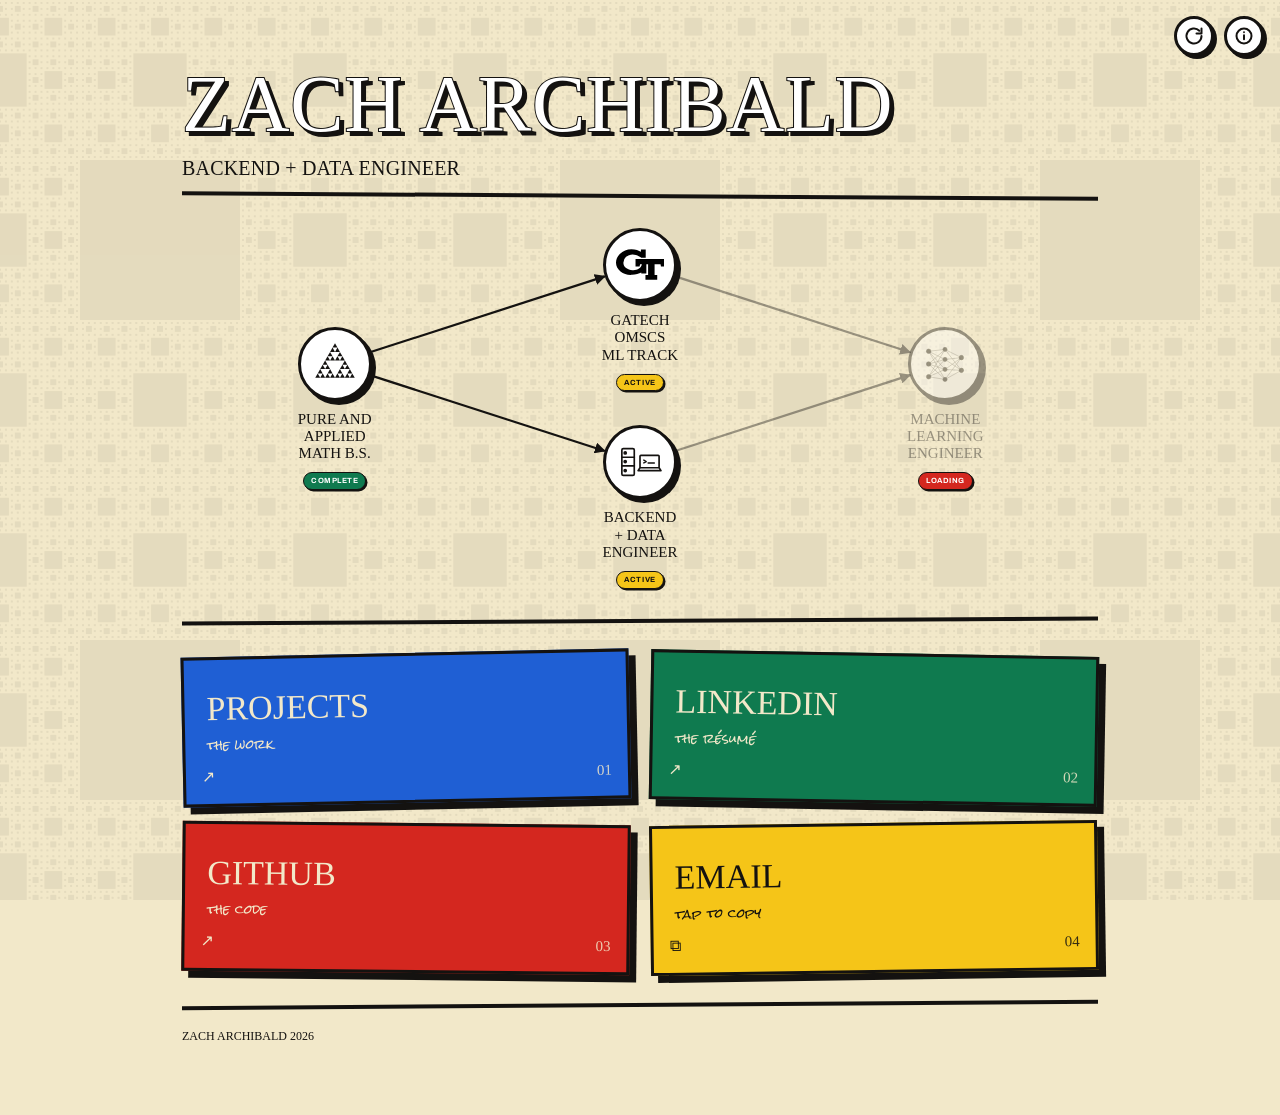
==== index.html @ 4e8cdb56 "initial commit" ====
<!DOCTYPE html>
<html lang="en">
<head>
<meta charset="UTF-8">
<meta name="viewport" content="width=device-width, initial-scale=1.0">
<title>Zach Archibald</title>
<meta name="description" content="Data & backend engineer. Building the systems ML runs on.">
<link rel="preconnect" href="https://fonts.googleapis.com">
<link rel="preconnect" href="https://fonts.gstatic.com" crossorigin>
<link href="https://fonts.googleapis.com/css2?family=Permanent+Marker&family=Rock+Salt&family=Archivo:wght@400;600;800&family=Fraunces:opsz,wght@9..144,600;9..144,900&display=swap" rel="stylesheet">
<style>
  *{margin:0;padding:0;box-sizing:border-box}
  :root{
    --black:#141210;
    --ivory:#f2e8c9;
    --red:#d4271f;
    --yellow:#f5c518;
    --cobalt:#1f5fd4;
    --green:#0f7a4f;
    --marker:'Permanent Marker',cursive;
    --name:'Fraunces',Georgia,serif;
    --scrawl:'Rock Salt',cursive;
    --body:'Archivo',system-ui,sans-serif;
  }
  html{scroll-behavior:smooth;background:#f2e8c9}
  body{
    background:var(--ivory);color:var(--black);
    font-family:var(--body);line-height:1.55;
    -webkit-font-smoothing:antialiased;
    overflow-x:hidden;position:relative;
  }
  .wrap{max-width:960px;margin:0 auto;padding:0 22px;position:relative;z-index:2}

  
  /* top-right controls */
  .controls{position:absolute;top:16px;right:16px;z-index:40;display:flex;gap:10px}
  .ctrl{width:40px;height:40px;border:3px solid var(--black);background:#fff;
    display:grid;place-items:center;cursor:pointer;border-radius:50%;
    box-shadow:3px 3px 0 var(--black);transition:transform .12s,box-shadow .12s;
    color:var(--black);padding:0;line-height:1;position:relative}
  .ctrl:hover{transform:translate(-2px,-2px);box-shadow:5px 5px 0 var(--black)}
  .ctrl:active{transform:translate(1px,1px);box-shadow:1px 1px 0 var(--black)}
  .ctrl:focus-visible{outline:3px dashed var(--black);outline-offset:3px}
  .ctrl svg{width:20px;height:20px}
  /* info popover */
  .ctrl-wrap{position:relative}
  .pop{position:absolute;top:44px;right:0;width:210px;background:#fff;
    border:3px solid var(--black);box-shadow:5px 5px 0 var(--black);
    padding:12px 14px;font-family:var(--body);font-size:13px;line-height:1.5;
    text-align:left;color:var(--black);display:none}
  .pop.open{display:block}
  .ctrl-wrap:hover .pop{display:block}
  /* only one popup at a time: hovering one wrap force-hides the other's */
  .controls:has(.redo-wrap:hover) .info-wrap .pop{display:none!important}
  .pop::before{content:'';position:absolute;top:-8px;left:0;right:0;height:8px}
  .pop a{color:var(--cobalt);font-weight:700;text-decoration:underline}

  .carpet-wrap{position:fixed;inset:0;z-index:0;pointer-events:none;overflow:hidden}
  .carpet-wrap .layer{position:absolute;inset:0;background-repeat:repeat;
    background-size:480px 480px;background-position:center top;opacity:0}
  /* each level draws only its own new holes; snaps on at its step and stays */
  .layer.d1{background-image:url("data:image/svg+xml,%3Csvg xmlns='http://www.w3.org/2000/svg' width='243' height='243'%3E%3Cg fill='%23141210'%3E%3Crect x='81' y='81' width='81' height='81'/%3E%3C/g%3E%3C/svg%3E");animation:draw 0.5s linear 0.50s both}
  .layer.d2{background-image:url("data:image/svg+xml,%3Csvg xmlns='http://www.w3.org/2000/svg' width='243' height='243'%3E%3Cg fill='%23141210'%3E%3Crect x='27' y='27' width='27' height='27'/%3E%3Crect x='27' y='108' width='27' height='27'/%3E%3Crect x='27' y='189' width='27' height='27'/%3E%3Crect x='108' y='27' width='27' height='27'/%3E%3Crect x='108' y='189' width='27' height='27'/%3E%3Crect x='189' y='27' width='27' height='27'/%3E%3Crect x='189' y='108' width='27' height='27'/%3E%3Crect x='189' y='189' width='27' height='27'/%3E%3C/g%3E%3C/svg%3E");animation:draw 0.5s linear 1.00s both}
  .layer.d3{background-image:url("data:image/svg+xml,%3Csvg xmlns='http://www.w3.org/2000/svg' width='243' height='243'%3E%3Cg fill='%23141210'%3E%3Crect x='9' y='9' width='9' height='9'/%3E%3Crect x='9' y='36' width='9' height='9'/%3E%3Crect x='9' y='63' width='9' height='9'/%3E%3Crect x='36' y='9' width='9' height='9'/%3E%3Crect x='36' y='63' width='9' height='9'/%3E%3Crect x='63' y='9' width='9' height='9'/%3E%3Crect x='63' y='36' width='9' height='9'/%3E%3Crect x='63' y='63' width='9' height='9'/%3E%3Crect x='9' y='90' width='9' height='9'/%3E%3Crect x='9' y='117' width='9' height='9'/%3E%3Crect x='9' y='144' width='9' height='9'/%3E%3Crect x='36' y='90' width='9' height='9'/%3E%3Crect x='36' y='144' width='9' height='9'/%3E%3Crect x='63' y='90' width='9' height='9'/%3E%3Crect x='63' y='117' width='9' height='9'/%3E%3Crect x='63' y='144' width='9' height='9'/%3E%3Crect x='9' y='171' width='9' height='9'/%3E%3Crect x='9' y='198' width='9' height='9'/%3E%3Crect x='9' y='225' width='9' height='9'/%3E%3Crect x='36' y='171' width='9' height='9'/%3E%3Crect x='36' y='225' width='9' height='9'/%3E%3Crect x='63' y='171' width='9' height='9'/%3E%3Crect x='63' y='198' width='9' height='9'/%3E%3Crect x='63' y='225' width='9' height='9'/%3E%3Crect x='90' y='9' width='9' height='9'/%3E%3Crect x='90' y='36' width='9' height='9'/%3E%3Crect x='90' y='63' width='9' height='9'/%3E%3Crect x='117' y='9' width='9' height='9'/%3E%3Crect x='117' y='63' width='9' height='9'/%3E%3Crect x='144' y='9' width='9' height='9'/%3E%3Crect x='144' y='36' width='9' height='9'/%3E%3Crect x='144' y='63' width='9' height='9'/%3E%3Crect x='90' y='171' width='9' height='9'/%3E%3Crect x='90' y='198' width='9' height='9'/%3E%3Crect x='90' y='225' width='9' height='9'/%3E%3Crect x='117' y='171' width='9' height='9'/%3E%3Crect x='117' y='225' width='9' height='9'/%3E%3Crect x='144' y='171' width='9' height='9'/%3E%3Crect x='144' y='198' width='9' height='9'/%3E%3Crect x='144' y='225' width='9' height='9'/%3E%3Crect x='171' y='9' width='9' height='9'/%3E%3Crect x='171' y='36' width='9' height='9'/%3E%3Crect x='171' y='63' width='9' height='9'/%3E%3Crect x='198' y='9' width='9' height='9'/%3E%3Crect x='198' y='63' width='9' height='9'/%3E%3Crect x='225' y='9' width='9' height='9'/%3E%3Crect x='225' y='36' width='9' height='9'/%3E%3Crect x='225' y='63' width='9' height='9'/%3E%3Crect x='171' y='90' width='9' height='9'/%3E%3Crect x='171' y='117' width='9' height='9'/%3E%3Crect x='171' y='144' width='9' height='9'/%3E%3Crect x='198' y='90' width='9' height='9'/%3E%3Crect x='198' y='144' width='9' height='9'/%3E%3Crect x='225' y='90' width='9' height='9'/%3E%3Crect x='225' y='117' width='9' height='9'/%3E%3Crect x='225' y='144' width='9' height='9'/%3E%3Crect x='171' y='171' width='9' height='9'/%3E%3Crect x='171' y='198' width='9' height='9'/%3E%3Crect x='171' y='225' width='9' height='9'/%3E%3Crect x='198' y='171' width='9' height='9'/%3E%3Crect x='198' y='225' width='9' height='9'/%3E%3Crect x='225' y='171' width='9' height='9'/%3E%3Crect x='225' y='198' width='9' height='9'/%3E%3Crect x='225' y='225' width='9' height='9'/%3E%3C/g%3E%3C/svg%3E");animation:draw 0.5s linear 1.50s both}
  .layer.d5{background-image:url("data:image/svg+xml,%3Csvg xmlns='http://www.w3.org/2000/svg' width='243' height='243'%3E%3Cg fill='%23141210'%3E%3Crect x='1' y='1' width='1' height='1'/%3E%3Crect x='1' y='4' width='1' height='1'/%3E%3Crect x='1' y='7' width='1' height='1'/%3E%3Crect x='4' y='1' width='1' height='1'/%3E%3Crect x='4' y='7' width='1' height='1'/%3E%3Crect x='7' y='1' width='1' height='1'/%3E%3Crect x='7' y='4' width='1' height='1'/%3E%3Crect x='7' y='7' width='1' height='1'/%3E%3Crect x='1' y='10' width='1' height='1'/%3E%3Crect x='1' y='13' width='1' height='1'/%3E%3Crect x='1' y='16' width='1' height='1'/%3E%3Crect x='4' y='10' width='1' height='1'/%3E%3Crect x='4' y='16' width='1' height='1'/%3E%3Crect x='7' y='10' width='1' height='1'/%3E%3Crect x='7' y='13' width='1' height='1'/%3E%3Crect x='7' y='16' width='1' height='1'/%3E%3Crect x='1' y='19' width='1' height='1'/%3E%3Crect x='1' y='22' width='1' height='1'/%3E%3Crect x='1' y='25' width='1' height='1'/%3E%3Crect x='4' y='19' width='1' height='1'/%3E%3Crect x='4' y='25' width='1' height='1'/%3E%3Crect x='7' y='19' width='1' height='1'/%3E%3Crect x='7' y='22' width='1' height='1'/%3E%3Crect x='7' y='25' width='1' height='1'/%3E%3Crect x='10' y='1' width='1' height='1'/%3E%3Crect x='10' y='4' width='1' height='1'/%3E%3Crect x='10' y='7' width='1' height='1'/%3E%3Crect x='13' y='1' width='1' height='1'/%3E%3Crect x='13' y='7' width='1' height='1'/%3E%3Crect x='16' y='1' width='1' height='1'/%3E%3Crect x='16' y='4' width='1' height='1'/%3E%3Crect x='16' y='7' width='1' height='1'/%3E%3Crect x='10' y='19' width='1' height='1'/%3E%3Crect x='10' y='22' width='1' height='1'/%3E%3Crect x='10' y='25' width='1' height='1'/%3E%3Crect x='13' y='19' width='1' height='1'/%3E%3Crect x='13' y='25' width='1' height='1'/%3E%3Crect x='16' y='19' width='1' height='1'/%3E%3Crect x='16' y='22' width='1' height='1'/%3E%3Crect x='16' y='25' width='1' height='1'/%3E%3Crect x='19' y='1' width='1' height='1'/%3E%3Crect x='19' y='4' width='1' height='1'/%3E%3Crect x='19' y='7' width='1' height='1'/%3E%3Crect x='22' y='1' width='1' height='1'/%3E%3Crect x='22' y='7' width='1' height='1'/%3E%3Crect x='25' y='1' width='1' height='1'/%3E%3Crect x='25' y='4' width='1' height='1'/%3E%3Crect x='25' y='7' width='1' height='1'/%3E%3Crect x='19' y='10' width='1' height='1'/%3E%3Crect x='19' y='13' width='1' height='1'/%3E%3Crect x='19' y='16' width='1' height='1'/%3E%3Crect x='22' y='10' width='1' height='1'/%3E%3Crect x='22' y='16' width='1' height='1'/%3E%3Crect x='25' y='10' width='1' height='1'/%3E%3Crect x='25' y='13' width='1' height='1'/%3E%3Crect x='25' y='16' width='1' height='1'/%3E%3Crect x='19' y='19' width='1' height='1'/%3E%3Crect x='19' y='22' width='1' height='1'/%3E%3Crect x='19' y='25' width='1' height='1'/%3E%3Crect x='22' y='19' width='1' height='1'/%3E%3Crect x='22' y='25' width='1' height='1'/%3E%3Crect x='25' y='19' width='1' height='1'/%3E%3Crect x='25' y='22' width='1' height='1'/%3E%3Crect x='25' y='25' width='1' height='1'/%3E%3Crect x='1' y='28' width='1' height='1'/%3E%3Crect x='1' y='31' width='1' height='1'/%3E%3Crect x='1' y='34' width='1' height='1'/%3E%3Crect x='4' y='28' width='1' height='1'/%3E%3Crect x='4' y='34' width='1' height='1'/%3E%3Crect x='7' y='28' width='1' height='1'/%3E%3Crect x='7' y='31' width='1' height='1'/%3E%3Crect x='7' y='34' width='1' height='1'/%3E%3Crect x='1' y='37' width='1' height='1'/%3E%3Crect x='1' y='40' width='1' height='1'/%3E%3Crect x='1' y='43' width='1' height='1'/%3E%3Crect x='4' y='37' width='1' height='1'/%3E%3Crect x='4' y='43' width='1' height='1'/%3E%3Crect x='7' y='37' width='1' height='1'/%3E%3Crect x='7' y='40' width='1' height='1'/%3E%3Crect x='7' y='43' width='1' height='1'/%3E%3Crect x='1' y='46' width='1' height='1'/%3E%3Crect x='1' y='49' width='1' height='1'/%3E%3Crect x='1' y='52' width='1' height='1'/%3E%3Crect x='4' y='46' width='1' height='1'/%3E%3Crect x='4' y='52' width='1' height='1'/%3E%3Crect x='7' y='46' width='1' height='1'/%3E%3Crect x='7' y='49' width='1' height='1'/%3E%3Crect x='7' y='52' width='1' height='1'/%3E%3Crect x='10' y='28' width='1' height='1'/%3E%3Crect x='10' y='31' width='1' height='1'/%3E%3Crect x='10' y='34' width='1' height='1'/%3E%3Crect x='13' y='28' width='1' height='1'/%3E%3Crect x='13' y='34' width='1' height='1'/%3E%3Crect x='16' y='28' width='1' height='1'/%3E%3Crect x='16' y='31' width='1' height='1'/%3E%3Crect x='16' y='34' width='1' height='1'/%3E%3Crect x='10' y='46' width='1' height='1'/%3E%3Crect x='10' y='49' width='1' height='1'/%3E%3Crect x='10' y='52' width='1' height='1'/%3E%3Crect x='13' y='46' width='1' height='1'/%3E%3Crect x='13' y='52' width='1' height='1'/%3E%3Crect x='16' y='46' width='1' height='1'/%3E%3Crect x='16' y='49' width='1' height='1'/%3E%3Crect x='16' y='52' width='1' height='1'/%3E%3Crect x='19' y='28' width='1' height='1'/%3E%3Crect x='19' y='31' width='1' height='1'/%3E%3Crect x='19' y='34' width='1' height='1'/%3E%3Crect x='22' y='28' width='1' height='1'/%3E%3Crect x='22' y='34' width='1' height='1'/%3E%3Crect x='25' y='28' width='1' height='1'/%3E%3Crect x='25' y='31' width='1' height='1'/%3E%3Crect x='25' y='34' width='1' height='1'/%3E%3Crect x='19' y='37' width='1' height='1'/%3E%3Crect x='19' y='40' width='1' height='1'/%3E%3Crect x='19' y='43' width='1' height='1'/%3E%3Crect x='22' y='37' width='1' height='1'/%3E%3Crect x='22' y='43' width='1' height='1'/%3E%3Crect x='25' y='37' width='1' height='1'/%3E%3Crect x='25' y='40' width='1' height='1'/%3E%3Crect x='25' y='43' width='1' height='1'/%3E%3Crect x='19' y='46' width='1' height='1'/%3E%3Crect x='19' y='49' width='1' height='1'/%3E%3Crect x='19' y='52' width='1' height='1'/%3E%3Crect x='22' y='46' width='1' height='1'/%3E%3Crect x='22' y='52' width='1' height='1'/%3E%3Crect x='25' y='46' width='1' height='1'/%3E%3Crect x='25' y='49' width='1' height='1'/%3E%3Crect x='25' y='52' width='1' height='1'/%3E%3Crect x='1' y='55' width='1' height='1'/%3E%3Crect x='1' y='58' width='1' height='1'/%3E%3Crect x='1' y='61' width='1' height='1'/%3E%3Crect x='4' y='55' width='1' height='1'/%3E%3Crect x='4' y='61' width='1' height='1'/%3E%3Crect x='7' y='55' width='1' height='1'/%3E%3Crect x='7' y='58' width='1' height='1'/%3E%3Crect x='7' y='61' width='1' height='1'/%3E%3Crect x='1' y='64' width='1' height='1'/%3E%3Crect x='1' y='67' width='1' height='1'/%3E%3Crect x='1' y='70' width='1' height='1'/%3E%3Crect x='4' y='64' width='1' height='1'/%3E%3Crect x='4' y='70' width='1' height='1'/%3E%3Crect x='7' y='64' width='1' height='1'/%3E%3Crect x='7' y='67' width='1' height='1'/%3E%3Crect x='7' y='70' width='1' height='1'/%3E%3Crect x='1' y='73' width='1' height='1'/%3E%3Crect x='1' y='76' width='1' height='1'/%3E%3Crect x='1' y='79' width='1' height='1'/%3E%3Crect x='4' y='73' width='1' height='1'/%3E%3Crect x='4' y='79' width='1' height='1'/%3E%3Crect x='7' y='73' width='1' height='1'/%3E%3Crect x='7' y='76' width='1' height='1'/%3E%3Crect x='7' y='79' width='1' height='1'/%3E%3Crect x='10' y='55' width='1' height='1'/%3E%3Crect x='10' y='58' width='1' height='1'/%3E%3Crect x='10' y='61' width='1' height='1'/%3E%3Crect x='13' y='55' width='1' height='1'/%3E%3Crect x='13' y='61' width='1' height='1'/%3E%3Crect x='16' y='55' width='1' height='1'/%3E%3Crect x='16' y='58' width='1' height='1'/%3E%3Crect x='16' y='61' width='1' height='1'/%3E%3Crect x='10' y='73' width='1' height='1'/%3E%3Crect x='10' y='76' width='1' height='1'/%3E%3Crect x='10' y='79' width='1' height='1'/%3E%3Crect x='13' y='73' width='1' height='1'/%3E%3Crect x='13' y='79' width='1' height='1'/%3E%3Crect x='16' y='73' width='1' height='1'/%3E%3Crect x='16' y='76' width='1' height='1'/%3E%3Crect x='16' y='79' width='1' height='1'/%3E%3Crect x='19' y='55' width='1' height='1'/%3E%3Crect x='19' y='58' width='1' height='1'/%3E%3Crect x='19' y='61' width='1' height='1'/%3E%3Crect x='22' y='55' width='1' height='1'/%3E%3Crect x='22' y='61' width='1' height='1'/%3E%3Crect x='25' y='55' width='1' height='1'/%3E%3Crect x='25' y='58' width='1' height='1'/%3E%3Crect x='25' y='61' width='1' height='1'/%3E%3Crect x='19' y='64' width='1' height='1'/%3E%3Crect x='19' y='67' width='1' height='1'/%3E%3Crect x='19' y='70' width='1' height='1'/%3E%3Crect x='22' y='64' width='1' height='1'/%3E%3Crect x='22' y='70' width='1' height='1'/%3E%3Crect x='25' y='64' width='1' height='1'/%3E%3Crect x='25' y='67' width='1' height='1'/%3E%3Crect x='25' y='70' width='1' height='1'/%3E%3Crect x='19' y='73' width='1' height='1'/%3E%3Crect x='19' y='76' width='1' height='1'/%3E%3Crect x='19' y='79' width='1' height='1'/%3E%3Crect x='22' y='73' width='1' height='1'/%3E%3Crect x='22' y='79' width='1' height='1'/%3E%3Crect x='25' y='73' width='1' height='1'/%3E%3Crect x='25' y='76' width='1' height='1'/%3E%3Crect x='25' y='79' width='1' height='1'/%3E%3Crect x='28' y='1' width='1' height='1'/%3E%3Crect x='28' y='4' width='1' height='1'/%3E%3Crect x='28' y='7' width='1' height='1'/%3E%3Crect x='31' y='1' width='1' height='1'/%3E%3Crect x='31' y='7' width='1' height='1'/%3E%3Crect x='34' y='1' width='1' height='1'/%3E%3Crect x='34' y='4' width='1' height='1'/%3E%3Crect x='34' y='7' width='1' height='1'/%3E%3Crect x='28' y='10' width='1' height='1'/%3E%3Crect x='28' y='13' width='1' height='1'/%3E%3Crect x='28' y='16' width='1' height='1'/%3E%3Crect x='31' y='10' width='1' height='1'/%3E%3Crect x='31' y='16' width='1' height='1'/%3E%3Crect x='34' y='10' width='1' height='1'/%3E%3Crect x='34' y='13' width='1' height='1'/%3E%3Crect x='34' y='16' width='1' height='1'/%3E%3Crect x='28' y='19' width='1' height='1'/%3E%3Crect x='28' y='22' width='1' height='1'/%3E%3Crect x='28' y='25' width='1' height='1'/%3E%3Crect x='31' y='19' width='1' height='1'/%3E%3Crect x='31' y='25' width='1' height='1'/%3E%3Crect x='34' y='19' width='1' height='1'/%3E%3Crect x='34' y='22' width='1' height='1'/%3E%3Crect x='34' y='25' width='1' height='1'/%3E%3Crect x='37' y='1' width='1' height='1'/%3E%3Crect x='37' y='4' width='1' height='1'/%3E%3Crect x='37' y='7' width='1' height='1'/%3E%3Crect x='40' y='1' width='1' height='1'/%3E%3Crect x='40' y='7' width='1' height='1'/%3E%3Crect x='43' y='1' width='1' height='1'/%3E%3Crect x='43' y='4' width='1' height='1'/%3E%3Crect x='43' y='7' width='1' height='1'/%3E%3Crect x='37' y='19' width='1' height='1'/%3E%3Crect x='37' y='22' width='1' height='1'/%3E%3Crect x='37' y='25' width='1' height='1'/%3E%3Crect x='40' y='19' width='1' height='1'/%3E%3Crect x='40' y='25' width='1' height='1'/%3E%3Crect x='43' y='19' width='1' height='1'/%3E%3Crect x='43' y='22' width='1' height='1'/%3E%3Crect x='43' y='25' width='1' height='1'/%3E%3Crect x='46' y='1' width='1' height='1'/%3E%3Crect x='46' y='4' width='1' height='1'/%3E%3Crect x='46' y='7' width='1' height='1'/%3E%3Crect x='49' y='1' width='1' height='1'/%3E%3Crect x='49' y='7' width='1' height='1'/%3E%3Crect x='52' y='1' width='1' height='1'/%3E%3Crect x='52' y='4' width='1' height='1'/%3E%3Crect x='52' y='7' width='1' height='1'/%3E%3Crect x='46' y='10' width='1' height='1'/%3E%3Crect x='46' y='13' width='1' height='1'/%3E%3Crect x='46' y='16' width='1' height='1'/%3E%3Crect x='49' y='10' width='1' height='1'/%3E%3Crect x='49' y='16' width='1' height='1'/%3E%3Crect x='52' y='10' width='1' height='1'/%3E%3Crect x='52' y='13' width='1' height='1'/%3E%3Crect x='52' y='16' width='1' height='1'/%3E%3Crect x='46' y='19' width='1' height='1'/%3E%3Crect x='46' y='22' width='1' height='1'/%3E%3Crect x='46' y='25' width='1' height='1'/%3E%3Crect x='49' y='19' width='1' height='1'/%3E%3Crect x='49' y='25' width='1' height='1'/%3E%3Crect x='52' y='19' width='1' height='1'/%3E%3Crect x='52' y='22' width='1' height='1'/%3E%3Crect x='52' y='25' width='1' height='1'/%3E%3Crect x='28' y='55' width='1' height='1'/%3E%3Crect x='28' y='58' width='1' height='1'/%3E%3Crect x='28' y='61' width='1' height='1'/%3E%3Crect x='31' y='55' width='1' height='1'/%3E%3Crect x='31' y='61' width='1' height='1'/%3E%3Crect x='34' y='55' width='1' height='1'/%3E%3Crect x='34' y='58' width='1' height='1'/%3E%3Crect x='34' y='61' width='1' height='1'/%3E%3Crect x='28' y='64' width='1' height='1'/%3E%3Crect x='28' y='67' width='1' height='1'/%3E%3Crect x='28' y='70' width='1' height='1'/%3E%3Crect x='31' y='64' width='1' height='1'/%3E%3Crect x='31' y='70' width='1' height='1'/%3E%3Crect x='34' y='64' width='1' height='1'/%3E%3Crect x='34' y='67' width='1' height='1'/%3E%3Crect x='34' y='70' width='1' height='1'/%3E%3Crect x='28' y='73' width='1' height='1'/%3E%3Crect x='28' y='76' width='1' height='1'/%3E%3Crect x='28' y='79' width='1' height='1'/%3E%3Crect x='31' y='73' width='1' height='1'/%3E%3Crect x='31' y='79' width='1' height='1'/%3E%3Crect x='34' y='73' width='1' height='1'/%3E%3Crect x='34' y='76' width='1' height='1'/%3E%3Crect x='34' y='79' width='1' height='1'/%3E%3Crect x='37' y='55' width='1' height='1'/%3E%3Crect x='37' y='58' width='1' height='1'/%3E%3Crect x='37' y='61' width='1' height='1'/%3E%3Crect x='40' y='55' width='1' height='1'/%3E%3Crect x='40' y='61' width='1' height='1'/%3E%3Crect x='43' y='55' width='1' height='1'/%3E%3Crect x='43' y='58' width='1' height='1'/%3E%3Crect x='43' y='61' width='1' height='1'/%3E%3Crect x='37' y='73' width='1' height='1'/%3E%3Crect x='37' y='76' width='1' height='1'/%3E%3Crect x='37' y='79' width='1' height='1'/%3E%3Crect x='40' y='73' width='1' height='1'/%3E%3Crect x='40' y='79' width='1' height='1'/%3E%3Crect x='43' y='73' width='1' height='1'/%3E%3Crect x='43' y='76' width='1' height='1'/%3E%3Crect x='43' y='79' width='1' height='1'/%3E%3Crect x='46' y='55' width='1' height='1'/%3E%3Crect x='46' y='58' width='1' height='1'/%3E%3Crect x='46' y='61' width='1' height='1'/%3E%3Crect x='49' y='55' width='1' height='1'/%3E%3Crect x='49' y='61' width='1' height='1'/%3E%3Crect x='52' y='55' width='1' height='1'/%3E%3Crect x='52' y='58' width='1' height='1'/%3E%3Crect x='52' y='61' width='1' height='1'/%3E%3Crect x='46' y='64' width='1' height='1'/%3E%3Crect x='46' y='67' width='1' height='1'/%3E%3Crect x='46' y='70' width='1' height='1'/%3E%3Crect x='49' y='64' width='1' height='1'/%3E%3Crect x='49' y='70' width='1' height='1'/%3E%3Crect x='52' y='64' width='1' height='1'/%3E%3Crect x='52' y='67' width='1' height='1'/%3E%3Crect x='52' y='70' width='1' height='1'/%3E%3Crect x='46' y='73' width='1' height='1'/%3E%3Crect x='46' y='76' width='1' height='1'/%3E%3Crect x='46' y='79' width='1' height='1'/%3E%3Crect x='49' y='73' width='1' height='1'/%3E%3Crect x='49' y='79' width='1' height='1'/%3E%3Crect x='52' y='73' width='1' height='1'/%3E%3Crect x='52' y='76' width='1' height='1'/%3E%3Crect x='52' y='79' width='1' height='1'/%3E%3Crect x='55' y='1' width='1' height='1'/%3E%3Crect x='55' y='4' width='1' height='1'/%3E%3Crect x='55' y='7' width='1' height='1'/%3E%3Crect x='58' y='1' width='1' height='1'/%3E%3Crect x='58' y='7' width='1' height='1'/%3E%3Crect x='61' y='1' width='1' height='1'/%3E%3Crect x='61' y='4' width='1' height='1'/%3E%3Crect x='61' y='7' width='1' height='1'/%3E%3Crect x='55' y='10' width='1' height='1'/%3E%3Crect x='55' y='13' width='1' height='1'/%3E%3Crect x='55' y='16' width='1' height='1'/%3E%3Crect x='58' y='10' width='1' height='1'/%3E%3Crect x='58' y='16' width='1' height='1'/%3E%3Crect x='61' y='10' width='1' height='1'/%3E%3Crect x='61' y='13' width='1' height='1'/%3E%3Crect x='61' y='16' width='1' height='1'/%3E%3Crect x='55' y='19' width='1' height='1'/%3E%3Crect x='55' y='22' width='1' height='1'/%3E%3Crect x='55' y='25' width='1' height='1'/%3E%3Crect x='58' y='19' width='1' height='1'/%3E%3Crect x='58' y='25' width='1' height='1'/%3E%3Crect x='61' y='19' width='1' height='1'/%3E%3Crect x='61' y='22' width='1' height='1'/%3E%3Crect x='61' y='25' width='1' height='1'/%3E%3Crect x='64' y='1' width='1' height='1'/%3E%3Crect x='64' y='4' width='1' height='1'/%3E%3Crect x='64' y='7' width='1' height='1'/%3E%3Crect x='67' y='1' width='1' height='1'/%3E%3Crect x='67' y='7' width='1' height='1'/%3E%3Crect x='70' y='1' width='1' height='1'/%3E%3Crect x='70' y='4' width='1' height='1'/%3E%3Crect x='70' y='7' width='1' height='1'/%3E%3Crect x='64' y='19' width='1' height='1'/%3E%3Crect x='64' y='22' width='1' height='1'/%3E%3Crect x='64' y='25' width='1' height='1'/%3E%3Crect x='67' y='19' width='1' height='1'/%3E%3Crect x='67' y='25' width='1' height='1'/%3E%3Crect x='70' y='19' width='1' height='1'/%3E%3Crect x='70' y='22' width='1' height='1'/%3E%3Crect x='70' y='25' width='1' height='1'/%3E%3Crect x='73' y='1' width='1' height='1'/%3E%3Crect x='73' y='4' width='1' height='1'/%3E%3Crect x='73' y='7' width='1' height='1'/%3E%3Crect x='76' y='1' width='1' height='1'/%3E%3Crect x='76' y='7' width='1' height='1'/%3E%3Crect x='79' y='1' width='1' height='1'/%3E%3Crect x='79' y='4' width='1' height='1'/%3E%3Crect x='79' y='7' width='1' height='1'/%3E%3Crect x='73' y='10' width='1' height='1'/%3E%3Crect x='73' y='13' width='1' height='1'/%3E%3Crect x='73' y='16' width='1' height='1'/%3E%3Crect x='76' y='10' width='1' height='1'/%3E%3Crect x='76' y='16' width='1' height='1'/%3E%3Crect x='79' y='10' width='1' height='1'/%3E%3Crect x='79' y='13' width='1' height='1'/%3E%3Crect x='79' y='16' width='1' height='1'/%3E%3Crect x='73' y='19' width='1' height='1'/%3E%3Crect x='73' y='22' width='1' height='1'/%3E%3Crect x='73' y='25' width='1' height='1'/%3E%3Crect x='76' y='19' width='1' height='1'/%3E%3Crect x='76' y='25' width='1' height='1'/%3E%3Crect x='79' y='19' width='1' height='1'/%3E%3Crect x='79' y='22' width='1' height='1'/%3E%3Crect x='79' y='25' width='1' height='1'/%3E%3Crect x='55' y='28' width='1' height='1'/%3E%3Crect x='55' y='31' width='1' height='1'/%3E%3Crect x='55' y='34' width='1' height='1'/%3E%3Crect x='58' y='28' width='1' height='1'/%3E%3Crect x='58' y='34' width='1' height='1'/%3E%3Crect x='61' y='28' width='1' height='1'/%3E%3Crect x='61' y='31' width='1' height='1'/%3E%3Crect x='61' y='34' width='1' height='1'/%3E%3Crect x='55' y='37' width='1' height='1'/%3E%3Crect x='55' y='40' width='1' height='1'/%3E%3Crect x='55' y='43' width='1' height='1'/%3E%3Crect x='58' y='37' width='1' height='1'/%3E%3Crect x='58' y='43' width='1' height='1'/%3E%3Crect x='61' y='37' width='1' height='1'/%3E%3Crect x='61' y='40' width='1' height='1'/%3E%3Crect x='61' y='43' width='1' height='1'/%3E%3Crect x='55' y='46' width='1' height='1'/%3E%3Crect x='55' y='49' width='1' height='1'/%3E%3Crect x='55' y='52' width='1' height='1'/%3E%3Crect x='58' y='46' width='1' height='1'/%3E%3Crect x='58' y='52' width='1' height='1'/%3E%3Crect x='61' y='46' width='1' height='1'/%3E%3Crect x='61' y='49' width='1' height='1'/%3E%3Crect x='61' y='52' width='1' height='1'/%3E%3Crect x='64' y='28' width='1' height='1'/%3E%3Crect x='64' y='31' width='1' height='1'/%3E%3Crect x='64' y='34' width='1' height='1'/%3E%3Crect x='67' y='28' width='1' height='1'/%3E%3Crect x='67' y='34' width='1' height='1'/%3E%3Crect x='70' y='28' width='1' height='1'/%3E%3Crect x='70' y='31' width='1' height='1'/%3E%3Crect x='70' y='34' width='1' height='1'/%3E%3Crect x='64' y='46' width='1' height='1'/%3E%3Crect x='64' y='49' width='1' height='1'/%3E%3Crect x='64' y='52' width='1' height='1'/%3E%3Crect x='67' y='46' width='1' height='1'/%3E%3Crect x='67' y='52' width='1' height='1'/%3E%3Crect x='70' y='46' width='1' height='1'/%3E%3Crect x='70' y='49' width='1' height='1'/%3E%3Crect x='70' y='52' width='1' height='1'/%3E%3Crect x='73' y='28' width='1' height='1'/%3E%3Crect x='73' y='31' width='1' height='1'/%3E%3Crect x='73' y='34' width='1' height='1'/%3E%3Crect x='76' y='28' width='1' height='1'/%3E%3Crect x='76' y='34' width='1' height='1'/%3E%3Crect x='79' y='28' width='1' height='1'/%3E%3Crect x='79' y='31' width='1' height='1'/%3E%3Crect x='79' y='34' width='1' height='1'/%3E%3Crect x='73' y='37' width='1' height='1'/%3E%3Crect x='73' y='40' width='1' height='1'/%3E%3Crect x='73' y='43' width='1' height='1'/%3E%3Crect x='76' y='37' width='1' height='1'/%3E%3Crect x='76' y='43' width='1' height='1'/%3E%3Crect x='79' y='37' width='1' height='1'/%3E%3Crect x='79' y='40' width='1' height='1'/%3E%3Crect x='79' y='43' width='1' height='1'/%3E%3Crect x='73' y='46' width='1' height='1'/%3E%3Crect x='73' y='49' width='1' height='1'/%3E%3Crect x='73' y='52' width='1' height='1'/%3E%3Crect x='76' y='46' width='1' height='1'/%3E%3Crect x='76' y='52' width='1' height='1'/%3E%3Crect x='79' y='46' width='1' height='1'/%3E%3Crect x='79' y='49' width='1' height='1'/%3E%3Crect x='79' y='52' width='1' height='1'/%3E%3Crect x='55' y='55' width='1' height='1'/%3E%3Crect x='55' y='58' width='1' height='1'/%3E%3Crect x='55' y='61' width='1' height='1'/%3E%3Crect x='58' y='55' width='1' height='1'/%3E%3Crect x='58' y='61' width='1' height='1'/%3E%3Crect x='61' y='55' width='1' height='1'/%3E%3Crect x='61' y='58' width='1' height='1'/%3E%3Crect x='61' y='61' width='1' height='1'/%3E%3Crect x='55' y='64' width='1' height='1'/%3E%3Crect x='55' y='67' width='1' height='1'/%3E%3Crect x='55' y='70' width='1' height='1'/%3E%3Crect x='58' y='64' width='1' height='1'/%3E%3Crect x='58' y='70' width='1' height='1'/%3E%3Crect x='61' y='64' width='1' height='1'/%3E%3Crect x='61' y='67' width='1' height='1'/%3E%3Crect x='61' y='70' width='1' height='1'/%3E%3Crect x='55' y='73' width='1' height='1'/%3E%3Crect x='55' y='76' width='1' height='1'/%3E%3Crect x='55' y='79' width='1' height='1'/%3E%3Crect x='58' y='73' width='1' height='1'/%3E%3Crect x='58' y='79' width='1' height='1'/%3E%3Crect x='61' y='73' width='1' height='1'/%3E%3Crect x='61' y='76' width='1' height='1'/%3E%3Crect x='61' y='79' width='1' height='1'/%3E%3Crect x='64' y='55' width='1' height='1'/%3E%3Crect x='64' y='58' width='1' height='1'/%3E%3Crect x='64' y='61' width='1' height='1'/%3E%3Crect x='67' y='55' width='1' height='1'/%3E%3Crect x='67' y='61' width='1' height='1'/%3E%3Crect x='70' y='55' width='1' height='1'/%3E%3Crect x='70' y='58' width='1' height='1'/%3E%3Crect x='70' y='61' width='1' height='1'/%3E%3Crect x='64' y='73' width='1' height='1'/%3E%3Crect x='64' y='76' width='1' height='1'/%3E%3Crect x='64' y='79' width='1' height='1'/%3E%3Crect x='67' y='73' width='1' height='1'/%3E%3Crect x='67' y='79' width='1' height='1'/%3E%3Crect x='70' y='73' width='1' height='1'/%3E%3Crect x='70' y='76' width='1' height='1'/%3E%3Crect x='70' y='79' width='1' height='1'/%3E%3Crect x='73' y='55' width='1' height='1'/%3E%3Crect x='73' y='58' width='1' height='1'/%3E%3Crect x='73' y='61' width='1' height='1'/%3E%3Crect x='76' y='55' width='1' height='1'/%3E%3Crect x='76' y='61' width='1' height='1'/%3E%3Crect x='79' y='55' width='1' height='1'/%3E%3Crect x='79' y='58' width='1' height='1'/%3E%3Crect x='79' y='61' width='1' height='1'/%3E%3Crect x='73' y='64' width='1' height='1'/%3E%3Crect x='73' y='67' width='1' height='1'/%3E%3Crect x='73' y='70' width='1' height='1'/%3E%3Crect x='76' y='64' width='1' height='1'/%3E%3Crect x='76' y='70' width='1' height='1'/%3E%3Crect x='79' y='64' width='1' height='1'/%3E%3Crect x='79' y='67' width='1' height='1'/%3E%3Crect x='79' y='70' width='1' height='1'/%3E%3Crect x='73' y='73' width='1' height='1'/%3E%3Crect x='73' y='76' width='1' height='1'/%3E%3Crect x='73' y='79' width='1' height='1'/%3E%3Crect x='76' y='73' width='1' height='1'/%3E%3Crect x='76' y='79' width='1' height='1'/%3E%3Crect x='79' y='73' width='1' height='1'/%3E%3Crect x='79' y='76' width='1' height='1'/%3E%3Crect x='79' y='79' width='1' height='1'/%3E%3Crect x='1' y='82' width='1' height='1'/%3E%3Crect x='1' y='85' width='1' height='1'/%3E%3Crect x='1' y='88' width='1' height='1'/%3E%3Crect x='4' y='82' width='1' height='1'/%3E%3Crect x='4' y='88' width='1' height='1'/%3E%3Crect x='7' y='82' width='1' height='1'/%3E%3Crect x='7' y='85' width='1' height='1'/%3E%3Crect x='7' y='88' width='1' height='1'/%3E%3Crect x='1' y='91' width='1' height='1'/%3E%3Crect x='1' y='94' width='1' height='1'/%3E%3Crect x='1' y='97' width='1' height='1'/%3E%3Crect x='4' y='91' width='1' height='1'/%3E%3Crect x='4' y='97' width='1' height='1'/%3E%3Crect x='7' y='91' width='1' height='1'/%3E%3Crect x='7' y='94' width='1' height='1'/%3E%3Crect x='7' y='97' width='1' height='1'/%3E%3Crect x='1' y='100' width='1' height='1'/%3E%3Crect x='1' y='103' width='1' height='1'/%3E%3Crect x='1' y='106' width='1' height='1'/%3E%3Crect x='4' y='100' width='1' height='1'/%3E%3Crect x='4' y='106' width='1' height='1'/%3E%3Crect x='7' y='100' width='1' height='1'/%3E%3Crect x='7' y='103' width='1' height='1'/%3E%3Crect x='7' y='106' width='1' height='1'/%3E%3Crect x='10' y='82' width='1' height='1'/%3E%3Crect x='10' y='85' width='1' height='1'/%3E%3Crect x='10' y='88' width='1' height='1'/%3E%3Crect x='13' y='82' width='1' height='1'/%3E%3Crect x='13' y='88' width='1' height='1'/%3E%3Crect x='16' y='82' width='1' height='1'/%3E%3Crect x='16' y='85' width='1' height='1'/%3E%3Crect x='16' y='88' width='1' height='1'/%3E%3Crect x='10' y='100' width='1' height='1'/%3E%3Crect x='10' y='103' width='1' height='1'/%3E%3Crect x='10' y='106' width='1' height='1'/%3E%3Crect x='13' y='100' width='1' height='1'/%3E%3Crect x='13' y='106' width='1' height='1'/%3E%3Crect x='16' y='100' width='1' height='1'/%3E%3Crect x='16' y='103' width='1' height='1'/%3E%3Crect x='16' y='106' width='1' height='1'/%3E%3Crect x='19' y='82' width='1' height='1'/%3E%3Crect x='19' y='85' width='1' height='1'/%3E%3Crect x='19' y='88' width='1' height='1'/%3E%3Crect x='22' y='82' width='1' height='1'/%3E%3Crect x='22' y='88' width='1' height='1'/%3E%3Crect x='25' y='82' width='1' height='1'/%3E%3Crect x='25' y='85' width='1' height='1'/%3E%3Crect x='25' y='88' width='1' height='1'/%3E%3Crect x='19' y='91' width='1' height='1'/%3E%3Crect x='19' y='94' width='1' height='1'/%3E%3Crect x='19' y='97' width='1' height='1'/%3E%3Crect x='22' y='91' width='1' height='1'/%3E%3Crect x='22' y='97' width='1' height='1'/%3E%3Crect x='25' y='91' width='1' height='1'/%3E%3Crect x='25' y='94' width='1' height='1'/%3E%3Crect x='25' y='97' width='1' height='1'/%3E%3Crect x='19' y='100' width='1' height='1'/%3E%3Crect x='19' y='103' width='1' height='1'/%3E%3Crect x='19' y='106' width='1' height='1'/%3E%3Crect x='22' y='100' width='1' height='1'/%3E%3Crect x='22' y='106' width='1' height='1'/%3E%3Crect x='25' y='100' width='1' height='1'/%3E%3Crect x='25' y='103' width='1' height='1'/%3E%3Crect x='25' y='106' width='1' height='1'/%3E%3Crect x='1' y='109' width='1' height='1'/%3E%3Crect x='1' y='112' width='1' height='1'/%3E%3Crect x='1' y='115' width='1' height='1'/%3E%3Crect x='4' y='109' width='1' height='1'/%3E%3Crect x='4' y='115' width='1' height='1'/%3E%3Crect x='7' y='109' width='1' height='1'/%3E%3Crect x='7' y='112' width='1' height='1'/%3E%3Crect x='7' y='115' width='1' height='1'/%3E%3Crect x='1' y='118' width='1' height='1'/%3E%3Crect x='1' y='121' width='1' height='1'/%3E%3Crect x='1' y='124' width='1' height='1'/%3E%3Crect x='4' y='118' width='1' height='1'/%3E%3Crect x='4' y='124' width='1' height='1'/%3E%3Crect x='7' y='118' width='1' height='1'/%3E%3Crect x='7' y='121' width='1' height='1'/%3E%3Crect x='7' y='124' width='1' height='1'/%3E%3Crect x='1' y='127' width='1' height='1'/%3E%3Crect x='1' y='130' width='1' height='1'/%3E%3Crect x='1' y='133' width='1' height='1'/%3E%3Crect x='4' y='127' width='1' height='1'/%3E%3Crect x='4' y='133' width='1' height='1'/%3E%3Crect x='7' y='127' width='1' height='1'/%3E%3Crect x='7' y='130' width='1' height='1'/%3E%3Crect x='7' y='133' width='1' height='1'/%3E%3Crect x='10' y='109' width='1' height='1'/%3E%3Crect x='10' y='112' width='1' height='1'/%3E%3Crect x='10' y='115' width='1' height='1'/%3E%3Crect x='13' y='109' width='1' height='1'/%3E%3Crect x='13' y='115' width='1' height='1'/%3E%3Crect x='16' y='109' width='1' height='1'/%3E%3Crect x='16' y='112' width='1' height='1'/%3E%3Crect x='16' y='115' width='1' height='1'/%3E%3Crect x='10' y='127' width='1' height='1'/%3E%3Crect x='10' y='130' width='1' height='1'/%3E%3Crect x='10' y='133' width='1' height='1'/%3E%3Crect x='13' y='127' width='1' height='1'/%3E%3Crect x='13' y='133' width='1' height='1'/%3E%3Crect x='16' y='127' width='1' height='1'/%3E%3Crect x='16' y='130' width='1' height='1'/%3E%3Crect x='16' y='133' width='1' height='1'/%3E%3Crect x='19' y='109' width='1' height='1'/%3E%3Crect x='19' y='112' width='1' height='1'/%3E%3Crect x='19' y='115' width='1' height='1'/%3E%3Crect x='22' y='109' width='1' height='1'/%3E%3Crect x='22' y='115' width='1' height='1'/%3E%3Crect x='25' y='109' width='1' height='1'/%3E%3Crect x='25' y='112' width='1' height='1'/%3E%3Crect x='25' y='115' width='1' height='1'/%3E%3Crect x='19' y='118' width='1' height='1'/%3E%3Crect x='19' y='121' width='1' height='1'/%3E%3Crect x='19' y='124' width='1' height='1'/%3E%3Crect x='22' y='118' width='1' height='1'/%3E%3Crect x='22' y='124' width='1' height='1'/%3E%3Crect x='25' y='118' width='1' height='1'/%3E%3Crect x='25' y='121' width='1' height='1'/%3E%3Crect x='25' y='124' width='1' height='1'/%3E%3Crect x='19' y='127' width='1' height='1'/%3E%3Crect x='19' y='130' width='1' height='1'/%3E%3Crect x='19' y='133' width='1' height='1'/%3E%3Crect x='22' y='127' width='1' height='1'/%3E%3Crect x='22' y='133' width='1' height='1'/%3E%3Crect x='25' y='127' width='1' height='1'/%3E%3Crect x='25' y='130' width='1' height='1'/%3E%3Crect x='25' y='133' width='1' height='1'/%3E%3Crect x='1' y='136' width='1' height='1'/%3E%3Crect x='1' y='139' width='1' height='1'/%3E%3Crect x='1' y='142' width='1' height='1'/%3E%3Crect x='4' y='136' width='1' height='1'/%3E%3Crect x='4' y='142' width='1' height='1'/%3E%3Crect x='7' y='136' width='1' height='1'/%3E%3Crect x='7' y='139' width='1' height='1'/%3E%3Crect x='7' y='142' width='1' height='1'/%3E%3Crect x='1' y='145' width='1' height='1'/%3E%3Crect x='1' y='148' width='1' height='1'/%3E%3Crect x='1' y='151' width='1' height='1'/%3E%3Crect x='4' y='145' width='1' height='1'/%3E%3Crect x='4' y='151' width='1' height='1'/%3E%3Crect x='7' y='145' width='1' height='1'/%3E%3Crect x='7' y='148' width='1' height='1'/%3E%3Crect x='7' y='151' width='1' height='1'/%3E%3Crect x='1' y='154' width='1' height='1'/%3E%3Crect x='1' y='157' width='1' height='1'/%3E%3Crect x='1' y='160' width='1' height='1'/%3E%3Crect x='4' y='154' width='1' height='1'/%3E%3Crect x='4' y='160' width='1' height='1'/%3E%3Crect x='7' y='154' width='1' height='1'/%3E%3Crect x='7' y='157' width='1' height='1'/%3E%3Crect x='7' y='160' width='1' height='1'/%3E%3Crect x='10' y='136' width='1' height='1'/%3E%3Crect x='10' y='139' width='1' height='1'/%3E%3Crect x='10' y='142' width='1' height='1'/%3E%3Crect x='13' y='136' width='1' height='1'/%3E%3Crect x='13' y='142' width='1' height='1'/%3E%3Crect x='16' y='136' width='1' height='1'/%3E%3Crect x='16' y='139' width='1' height='1'/%3E%3Crect x='16' y='142' width='1' height='1'/%3E%3Crect x='10' y='154' width='1' height='1'/%3E%3Crect x='10' y='157' width='1' height='1'/%3E%3Crect x='10' y='160' width='1' height='1'/%3E%3Crect x='13' y='154' width='1' height='1'/%3E%3Crect x='13' y='160' width='1' height='1'/%3E%3Crect x='16' y='154' width='1' height='1'/%3E%3Crect x='16' y='157' width='1' height='1'/%3E%3Crect x='16' y='160' width='1' height='1'/%3E%3Crect x='19' y='136' width='1' height='1'/%3E%3Crect x='19' y='139' width='1' height='1'/%3E%3Crect x='19' y='142' width='1' height='1'/%3E%3Crect x='22' y='136' width='1' height='1'/%3E%3Crect x='22' y='142' width='1' height='1'/%3E%3Crect x='25' y='136' width='1' height='1'/%3E%3Crect x='25' y='139' width='1' height='1'/%3E%3Crect x='25' y='142' width='1' height='1'/%3E%3Crect x='19' y='145' width='1' height='1'/%3E%3Crect x='19' y='148' width='1' height='1'/%3E%3Crect x='19' y='151' width='1' height='1'/%3E%3Crect x='22' y='145' width='1' height='1'/%3E%3Crect x='22' y='151' width='1' height='1'/%3E%3Crect x='25' y='145' width='1' height='1'/%3E%3Crect x='25' y='148' width='1' height='1'/%3E%3Crect x='25' y='151' width='1' height='1'/%3E%3Crect x='19' y='154' width='1' height='1'/%3E%3Crect x='19' y='157' width='1' height='1'/%3E%3Crect x='19' y='160' width='1' height='1'/%3E%3Crect x='22' y='154' width='1' height='1'/%3E%3Crect x='22' y='160' width='1' height='1'/%3E%3Crect x='25' y='154' width='1' height='1'/%3E%3Crect x='25' y='157' width='1' height='1'/%3E%3Crect x='25' y='160' width='1' height='1'/%3E%3Crect x='28' y='82' width='1' height='1'/%3E%3Crect x='28' y='85' width='1' height='1'/%3E%3Crect x='28' y='88' width='1' height='1'/%3E%3Crect x='31' y='82' width='1' height='1'/%3E%3Crect x='31' y='88' width='1' height='1'/%3E%3Crect x='34' y='82' width='1' height='1'/%3E%3Crect x='34' y='85' width='1' height='1'/%3E%3Crect x='34' y='88' width='1' height='1'/%3E%3Crect x='28' y='91' width='1' height='1'/%3E%3Crect x='28' y='94' width='1' height='1'/%3E%3Crect x='28' y='97' width='1' height='1'/%3E%3Crect x='31' y='91' width='1' height='1'/%3E%3Crect x='31' y='97' width='1' height='1'/%3E%3Crect x='34' y='91' width='1' height='1'/%3E%3Crect x='34' y='94' width='1' height='1'/%3E%3Crect x='34' y='97' width='1' height='1'/%3E%3Crect x='28' y='100' width='1' height='1'/%3E%3Crect x='28' y='103' width='1' height='1'/%3E%3Crect x='28' y='106' width='1' height='1'/%3E%3Crect x='31' y='100' width='1' height='1'/%3E%3Crect x='31' y='106' width='1' height='1'/%3E%3Crect x='34' y='100' width='1' height='1'/%3E%3Crect x='34' y='103' width='1' height='1'/%3E%3Crect x='34' y='106' width='1' height='1'/%3E%3Crect x='37' y='82' width='1' height='1'/%3E%3Crect x='37' y='85' width='1' height='1'/%3E%3Crect x='37' y='88' width='1' height='1'/%3E%3Crect x='40' y='82' width='1' height='1'/%3E%3Crect x='40' y='88' width='1' height='1'/%3E%3Crect x='43' y='82' width='1' height='1'/%3E%3Crect x='43' y='85' width='1' height='1'/%3E%3Crect x='43' y='88' width='1' height='1'/%3E%3Crect x='37' y='100' width='1' height='1'/%3E%3Crect x='37' y='103' width='1' height='1'/%3E%3Crect x='37' y='106' width='1' height='1'/%3E%3Crect x='40' y='100' width='1' height='1'/%3E%3Crect x='40' y='106' width='1' height='1'/%3E%3Crect x='43' y='100' width='1' height='1'/%3E%3Crect x='43' y='103' width='1' height='1'/%3E%3Crect x='43' y='106' width='1' height='1'/%3E%3Crect x='46' y='82' width='1' height='1'/%3E%3Crect x='46' y='85' width='1' height='1'/%3E%3Crect x='46' y='88' width='1' height='1'/%3E%3Crect x='49' y='82' width='1' height='1'/%3E%3Crect x='49' y='88' width='1' height='1'/%3E%3Crect x='52' y='82' width='1' height='1'/%3E%3Crect x='52' y='85' width='1' height='1'/%3E%3Crect x='52' y='88' width='1' height='1'/%3E%3Crect x='46' y='91' width='1' height='1'/%3E%3Crect x='46' y='94' width='1' height='1'/%3E%3Crect x='46' y='97' width='1' height='1'/%3E%3Crect x='49' y='91' width='1' height='1'/%3E%3Crect x='49' y='97' width='1' height='1'/%3E%3Crect x='52' y='91' width='1' height='1'/%3E%3Crect x='52' y='94' width='1' height='1'/%3E%3Crect x='52' y='97' width='1' height='1'/%3E%3Crect x='46' y='100' width='1' height='1'/%3E%3Crect x='46' y='103' width='1' height='1'/%3E%3Crect x='46' y='106' width='1' height='1'/%3E%3Crect x='49' y='100' width='1' height='1'/%3E%3Crect x='49' y='106' width='1' height='1'/%3E%3Crect x='52' y='100' width='1' height='1'/%3E%3Crect x='52' y='103' width='1' height='1'/%3E%3Crect x='52' y='106' width='1' height='1'/%3E%3Crect x='28' y='136' width='1' height='1'/%3E%3Crect x='28' y='139' width='1' height='1'/%3E%3Crect x='28' y='142' width='1' height='1'/%3E%3Crect x='31' y='136' width='1' height='1'/%3E%3Crect x='31' y='142' width='1' height='1'/%3E%3Crect x='34' y='136' width='1' height='1'/%3E%3Crect x='34' y='139' width='1' height='1'/%3E%3Crect x='34' y='142' width='1' height='1'/%3E%3Crect x='28' y='145' width='1' height='1'/%3E%3Crect x='28' y='148' width='1' height='1'/%3E%3Crect x='28' y='151' width='1' height='1'/%3E%3Crect x='31' y='145' width='1' height='1'/%3E%3Crect x='31' y='151' width='1' height='1'/%3E%3Crect x='34' y='145' width='1' height='1'/%3E%3Crect x='34' y='148' width='1' height='1'/%3E%3Crect x='34' y='151' width='1' height='1'/%3E%3Crect x='28' y='154' width='1' height='1'/%3E%3Crect x='28' y='157' width='1' height='1'/%3E%3Crect x='28' y='160' width='1' height='1'/%3E%3Crect x='31' y='154' width='1' height='1'/%3E%3Crect x='31' y='160' width='1' height='1'/%3E%3Crect x='34' y='154' width='1' height='1'/%3E%3Crect x='34' y='157' width='1' height='1'/%3E%3Crect x='34' y='160' width='1' height='1'/%3E%3Crect x='37' y='136' width='1' height='1'/%3E%3Crect x='37' y='139' width='1' height='1'/%3E%3Crect x='37' y='142' width='1' height='1'/%3E%3Crect x='40' y='136' width='1' height='1'/%3E%3Crect x='40' y='142' width='1' height='1'/%3E%3Crect x='43' y='136' width='1' height='1'/%3E%3Crect x='43' y='139' width='1' height='1'/%3E%3Crect x='43' y='142' width='1' height='1'/%3E%3Crect x='37' y='154' width='1' height='1'/%3E%3Crect x='37' y='157' width='1' height='1'/%3E%3Crect x='37' y='160' width='1' height='1'/%3E%3Crect x='40' y='154' width='1' height='1'/%3E%3Crect x='40' y='160' width='1' height='1'/%3E%3Crect x='43' y='154' width='1' height='1'/%3E%3Crect x='43' y='157' width='1' height='1'/%3E%3Crect x='43' y='160' width='1' height='1'/%3E%3Crect x='46' y='136' width='1' height='1'/%3E%3Crect x='46' y='139' width='1' height='1'/%3E%3Crect x='46' y='142' width='1' height='1'/%3E%3Crect x='49' y='136' width='1' height='1'/%3E%3Crect x='49' y='142' width='1' height='1'/%3E%3Crect x='52' y='136' width='1' height='1'/%3E%3Crect x='52' y='139' width='1' height='1'/%3E%3Crect x='52' y='142' width='1' height='1'/%3E%3Crect x='46' y='145' width='1' height='1'/%3E%3Crect x='46' y='148' width='1' height='1'/%3E%3Crect x='46' y='151' width='1' height='1'/%3E%3Crect x='49' y='145' width='1' height='1'/%3E%3Crect x='49' y='151' width='1' height='1'/%3E%3Crect x='52' y='145' width='1' height='1'/%3E%3Crect x='52' y='148' width='1' height='1'/%3E%3Crect x='52' y='151' width='1' height='1'/%3E%3Crect x='46' y='154' width='1' height='1'/%3E%3Crect x='46' y='157' width='1' height='1'/%3E%3Crect x='46' y='160' width='1' height='1'/%3E%3Crect x='49' y='154' width='1' height='1'/%3E%3Crect x='49' y='160' width='1' height='1'/%3E%3Crect x='52' y='154' width='1' height='1'/%3E%3Crect x='52' y='157' width='1' height='1'/%3E%3Crect x='52' y='160' width='1' height='1'/%3E%3Crect x='55' y='82' width='1' height='1'/%3E%3Crect x='55' y='85' width='1' height='1'/%3E%3Crect x='55' y='88' width='1' height='1'/%3E%3Crect x='58' y='82' width='1' height='1'/%3E%3Crect x='58' y='88' width='1' height='1'/%3E%3Crect x='61' y='82' width='1' height='1'/%3E%3Crect x='61' y='85' width='1' height='1'/%3E%3Crect x='61' y='88' width='1' height='1'/%3E%3Crect x='55' y='91' width='1' height='1'/%3E%3Crect x='55' y='94' width='1' height='1'/%3E%3Crect x='55' y='97' width='1' height='1'/%3E%3Crect x='58' y='91' width='1' height='1'/%3E%3Crect x='58' y='97' width='1' height='1'/%3E%3Crect x='61' y='91' width='1' height='1'/%3E%3Crect x='61' y='94' width='1' height='1'/%3E%3Crect x='61' y='97' width='1' height='1'/%3E%3Crect x='55' y='100' width='1' height='1'/%3E%3Crect x='55' y='103' width='1' height='1'/%3E%3Crect x='55' y='106' width='1' height='1'/%3E%3Crect x='58' y='100' width='1' height='1'/%3E%3Crect x='58' y='106' width='1' height='1'/%3E%3Crect x='61' y='100' width='1' height='1'/%3E%3Crect x='61' y='103' width='1' height='1'/%3E%3Crect x='61' y='106' width='1' height='1'/%3E%3Crect x='64' y='82' width='1' height='1'/%3E%3Crect x='64' y='85' width='1' height='1'/%3E%3Crect x='64' y='88' width='1' height='1'/%3E%3Crect x='67' y='82' width='1' height='1'/%3E%3Crect x='67' y='88' width='1' height='1'/%3E%3Crect x='70' y='82' width='1' height='1'/%3E%3Crect x='70' y='85' width='1' height='1'/%3E%3Crect x='70' y='88' width='1' height='1'/%3E%3Crect x='64' y='100' width='1' height='1'/%3E%3Crect x='64' y='103' width='1' height='1'/%3E%3Crect x='64' y='106' width='1' height='1'/%3E%3Crect x='67' y='100' width='1' height='1'/%3E%3Crect x='67' y='106' width='1' height='1'/%3E%3Crect x='70' y='100' width='1' height='1'/%3E%3Crect x='70' y='103' width='1' height='1'/%3E%3Crect x='70' y='106' width='1' height='1'/%3E%3Crect x='73' y='82' width='1' height='1'/%3E%3Crect x='73' y='85' width='1' height='1'/%3E%3Crect x='73' y='88' width='1' height='1'/%3E%3Crect x='76' y='82' width='1' height='1'/%3E%3Crect x='76' y='88' width='1' height='1'/%3E%3Crect x='79' y='82' width='1' height='1'/%3E%3Crect x='79' y='85' width='1' height='1'/%3E%3Crect x='79' y='88' width='1' height='1'/%3E%3Crect x='73' y='91' width='1' height='1'/%3E%3Crect x='73' y='94' width='1' height='1'/%3E%3Crect x='73' y='97' width='1' height='1'/%3E%3Crect x='76' y='91' width='1' height='1'/%3E%3Crect x='76' y='97' width='1' height='1'/%3E%3Crect x='79' y='91' width='1' height='1'/%3E%3Crect x='79' y='94' width='1' height='1'/%3E%3Crect x='79' y='97' width='1' height='1'/%3E%3Crect x='73' y='100' width='1' height='1'/%3E%3Crect x='73' y='103' width='1' height='1'/%3E%3Crect x='73' y='106' width='1' height='1'/%3E%3Crect x='76' y='100' width='1' height='1'/%3E%3Crect x='76' y='106' width='1' height='1'/%3E%3Crect x='79' y='100' width='1' height='1'/%3E%3Crect x='79' y='103' width='1' height='1'/%3E%3Crect x='79' y='106' width='1' height='1'/%3E%3Crect x='55' y='109' width='1' height='1'/%3E%3Crect x='55' y='112' width='1' height='1'/%3E%3Crect x='55' y='115' width='1' height='1'/%3E%3Crect x='58' y='109' width='1' height='1'/%3E%3Crect x='58' y='115' width='1' height='1'/%3E%3Crect x='61' y='109' width='1' height='1'/%3E%3Crect x='61' y='112' width='1' height='1'/%3E%3Crect x='61' y='115' width='1' height='1'/%3E%3Crect x='55' y='118' width='1' height='1'/%3E%3Crect x='55' y='121' width='1' height='1'/%3E%3Crect x='55' y='124' width='1' height='1'/%3E%3Crect x='58' y='118' width='1' height='1'/%3E%3Crect x='58' y='124' width='1' height='1'/%3E%3Crect x='61' y='118' width='1' height='1'/%3E%3Crect x='61' y='121' width='1' height='1'/%3E%3Crect x='61' y='124' width='1' height='1'/%3E%3Crect x='55' y='127' width='1' height='1'/%3E%3Crect x='55' y='130' width='1' height='1'/%3E%3Crect x='55' y='133' width='1' height='1'/%3E%3Crect x='58' y='127' width='1' height='1'/%3E%3Crect x='58' y='133' width='1' height='1'/%3E%3Crect x='61' y='127' width='1' height='1'/%3E%3Crect x='61' y='130' width='1' height='1'/%3E%3Crect x='61' y='133' width='1' height='1'/%3E%3Crect x='64' y='109' width='1' height='1'/%3E%3Crect x='64' y='112' width='1' height='1'/%3E%3Crect x='64' y='115' width='1' height='1'/%3E%3Crect x='67' y='109' width='1' height='1'/%3E%3Crect x='67' y='115' width='1' height='1'/%3E%3Crect x='70' y='109' width='1' height='1'/%3E%3Crect x='70' y='112' width='1' height='1'/%3E%3Crect x='70' y='115' width='1' height='1'/%3E%3Crect x='64' y='127' width='1' height='1'/%3E%3Crect x='64' y='130' width='1' height='1'/%3E%3Crect x='64' y='133' width='1' height='1'/%3E%3Crect x='67' y='127' width='1' height='1'/%3E%3Crect x='67' y='133' width='1' height='1'/%3E%3Crect x='70' y='127' width='1' height='1'/%3E%3Crect x='70' y='130' width='1' height='1'/%3E%3Crect x='70' y='133' width='1' height='1'/%3E%3Crect x='73' y='109' width='1' height='1'/%3E%3Crect x='73' y='112' width='1' height='1'/%3E%3Crect x='73' y='115' width='1' height='1'/%3E%3Crect x='76' y='109' width='1' height='1'/%3E%3Crect x='76' y='115' width='1' height='1'/%3E%3Crect x='79' y='109' width='1' height='1'/%3E%3Crect x='79' y='112' width='1' height='1'/%3E%3Crect x='79' y='115' width='1' height='1'/%3E%3Crect x='73' y='118' width='1' height='1'/%3E%3Crect x='73' y='121' width='1' height='1'/%3E%3Crect x='73' y='124' width='1' height='1'/%3E%3Crect x='76' y='118' width='1' height='1'/%3E%3Crect x='76' y='124' width='1' height='1'/%3E%3Crect x='79' y='118' width='1' height='1'/%3E%3Crect x='79' y='121' width='1' height='1'/%3E%3Crect x='79' y='124' width='1' height='1'/%3E%3Crect x='73' y='127' width='1' height='1'/%3E%3Crect x='73' y='130' width='1' height='1'/%3E%3Crect x='73' y='133' width='1' height='1'/%3E%3Crect x='76' y='127' width='1' height='1'/%3E%3Crect x='76' y='133' width='1' height='1'/%3E%3Crect x='79' y='127' width='1' height='1'/%3E%3Crect x='79' y='130' width='1' height='1'/%3E%3Crect x='79' y='133' width='1' height='1'/%3E%3Crect x='55' y='136' width='1' height='1'/%3E%3Crect x='55' y='139' width='1' height='1'/%3E%3Crect x='55' y='142' width='1' height='1'/%3E%3Crect x='58' y='136' width='1' height='1'/%3E%3Crect x='58' y='142' width='1' height='1'/%3E%3Crect x='61' y='136' width='1' height='1'/%3E%3Crect x='61' y='139' width='1' height='1'/%3E%3Crect x='61' y='142' width='1' height='1'/%3E%3Crect x='55' y='145' width='1' height='1'/%3E%3Crect x='55' y='148' width='1' height='1'/%3E%3Crect x='55' y='151' width='1' height='1'/%3E%3Crect x='58' y='145' width='1' height='1'/%3E%3Crect x='58' y='151' width='1' height='1'/%3E%3Crect x='61' y='145' width='1' height='1'/%3E%3Crect x='61' y='148' width='1' height='1'/%3E%3Crect x='61' y='151' width='1' height='1'/%3E%3Crect x='55' y='154' width='1' height='1'/%3E%3Crect x='55' y='157' width='1' height='1'/%3E%3Crect x='55' y='160' width='1' height='1'/%3E%3Crect x='58' y='154' width='1' height='1'/%3E%3Crect x='58' y='160' width='1' height='1'/%3E%3Crect x='61' y='154' width='1' height='1'/%3E%3Crect x='61' y='157' width='1' height='1'/%3E%3Crect x='61' y='160' width='1' height='1'/%3E%3Crect x='64' y='136' width='1' height='1'/%3E%3Crect x='64' y='139' width='1' height='1'/%3E%3Crect x='64' y='142' width='1' height='1'/%3E%3Crect x='67' y='136' width='1' height='1'/%3E%3Crect x='67' y='142' width='1' height='1'/%3E%3Crect x='70' y='136' width='1' height='1'/%3E%3Crect x='70' y='139' width='1' height='1'/%3E%3Crect x='70' y='142' width='1' height='1'/%3E%3Crect x='64' y='154' width='1' height='1'/%3E%3Crect x='64' y='157' width='1' height='1'/%3E%3Crect x='64' y='160' width='1' height='1'/%3E%3Crect x='67' y='154' width='1' height='1'/%3E%3Crect x='67' y='160' width='1' height='1'/%3E%3Crect x='70' y='154' width='1' height='1'/%3E%3Crect x='70' y='157' width='1' height='1'/%3E%3Crect x='70' y='160' width='1' height='1'/%3E%3Crect x='73' y='136' width='1' height='1'/%3E%3Crect x='73' y='139' width='1' height='1'/%3E%3Crect x='73' y='142' width='1' height='1'/%3E%3Crect x='76' y='136' width='1' height='1'/%3E%3Crect x='76' y='142' width='1' height='1'/%3E%3Crect x='79' y='136' width='1' height='1'/%3E%3Crect x='79' y='139' width='1' height='1'/%3E%3Crect x='79' y='142' width='1' height='1'/%3E%3Crect x='73' y='145' width='1' height='1'/%3E%3Crect x='73' y='148' width='1' height='1'/%3E%3Crect x='73' y='151' width='1' height='1'/%3E%3Crect x='76' y='145' width='1' height='1'/%3E%3Crect x='76' y='151' width='1' height='1'/%3E%3Crect x='79' y='145' width='1' height='1'/%3E%3Crect x='79' y='148' width='1' height='1'/%3E%3Crect x='79' y='151' width='1' height='1'/%3E%3Crect x='73' y='154' width='1' height='1'/%3E%3Crect x='73' y='157' width='1' height='1'/%3E%3Crect x='73' y='160' width='1' height='1'/%3E%3Crect x='76' y='154' width='1' height='1'/%3E%3Crect x='76' y='160' width='1' height='1'/%3E%3Crect x='79' y='154' width='1' height='1'/%3E%3Crect x='79' y='157' width='1' height='1'/%3E%3Crect x='79' y='160' width='1' height='1'/%3E%3Crect x='1' y='163' width='1' height='1'/%3E%3Crect x='1' y='166' width='1' height='1'/%3E%3Crect x='1' y='169' width='1' height='1'/%3E%3Crect x='4' y='163' width='1' height='1'/%3E%3Crect x='4' y='169' width='1' height='1'/%3E%3Crect x='7' y='163' width='1' height='1'/%3E%3Crect x='7' y='166' width='1' height='1'/%3E%3Crect x='7' y='169' width='1' height='1'/%3E%3Crect x='1' y='172' width='1' height='1'/%3E%3Crect x='1' y='175' width='1' height='1'/%3E%3Crect x='1' y='178' width='1' height='1'/%3E%3Crect x='4' y='172' width='1' height='1'/%3E%3Crect x='4' y='178' width='1' height='1'/%3E%3Crect x='7' y='172' width='1' height='1'/%3E%3Crect x='7' y='175' width='1' height='1'/%3E%3Crect x='7' y='178' width='1' height='1'/%3E%3Crect x='1' y='181' width='1' height='1'/%3E%3Crect x='1' y='184' width='1' height='1'/%3E%3Crect x='1' y='187' width='1' height='1'/%3E%3Crect x='4' y='181' width='1' height='1'/%3E%3Crect x='4' y='187' width='1' height='1'/%3E%3Crect x='7' y='181' width='1' height='1'/%3E%3Crect x='7' y='184' width='1' height='1'/%3E%3Crect x='7' y='187' width='1' height='1'/%3E%3Crect x='10' y='163' width='1' height='1'/%3E%3Crect x='10' y='166' width='1' height='1'/%3E%3Crect x='10' y='169' width='1' height='1'/%3E%3Crect x='13' y='163' width='1' height='1'/%3E%3Crect x='13' y='169' width='1' height='1'/%3E%3Crect x='16' y='163' width='1' height='1'/%3E%3Crect x='16' y='166' width='1' height='1'/%3E%3Crect x='16' y='169' width='1' height='1'/%3E%3Crect x='10' y='181' width='1' height='1'/%3E%3Crect x='10' y='184' width='1' height='1'/%3E%3Crect x='10' y='187' width='1' height='1'/%3E%3Crect x='13' y='181' width='1' height='1'/%3E%3Crect x='13' y='187' width='1' height='1'/%3E%3Crect x='16' y='181' width='1' height='1'/%3E%3Crect x='16' y='184' width='1' height='1'/%3E%3Crect x='16' y='187' width='1' height='1'/%3E%3Crect x='19' y='163' width='1' height='1'/%3E%3Crect x='19' y='166' width='1' height='1'/%3E%3Crect x='19' y='169' width='1' height='1'/%3E%3Crect x='22' y='163' width='1' height='1'/%3E%3Crect x='22' y='169' width='1' height='1'/%3E%3Crect x='25' y='163' width='1' height='1'/%3E%3Crect x='25' y='166' width='1' height='1'/%3E%3Crect x='25' y='169' width='1' height='1'/%3E%3Crect x='19' y='172' width='1' height='1'/%3E%3Crect x='19' y='175' width='1' height='1'/%3E%3Crect x='19' y='178' width='1' height='1'/%3E%3Crect x='22' y='172' width='1' height='1'/%3E%3Crect x='22' y='178' width='1' height='1'/%3E%3Crect x='25' y='172' width='1' height='1'/%3E%3Crect x='25' y='175' width='1' height='1'/%3E%3Crect x='25' y='178' width='1' height='1'/%3E%3Crect x='19' y='181' width='1' height='1'/%3E%3Crect x='19' y='184' width='1' height='1'/%3E%3Crect x='19' y='187' width='1' height='1'/%3E%3Crect x='22' y='181' width='1' height='1'/%3E%3Crect x='22' y='187' width='1' height='1'/%3E%3Crect x='25' y='181' width='1' height='1'/%3E%3Crect x='25' y='184' width='1' height='1'/%3E%3Crect x='25' y='187' width='1' height='1'/%3E%3Crect x='1' y='190' width='1' height='1'/%3E%3Crect x='1' y='193' width='1' height='1'/%3E%3Crect x='1' y='196' width='1' height='1'/%3E%3Crect x='4' y='190' width='1' height='1'/%3E%3Crect x='4' y='196' width='1' height='1'/%3E%3Crect x='7' y='190' width='1' height='1'/%3E%3Crect x='7' y='193' width='1' height='1'/%3E%3Crect x='7' y='196' width='1' height='1'/%3E%3Crect x='1' y='199' width='1' height='1'/%3E%3Crect x='1' y='202' width='1' height='1'/%3E%3Crect x='1' y='205' width='1' height='1'/%3E%3Crect x='4' y='199' width='1' height='1'/%3E%3Crect x='4' y='205' width='1' height='1'/%3E%3Crect x='7' y='199' width='1' height='1'/%3E%3Crect x='7' y='202' width='1' height='1'/%3E%3Crect x='7' y='205' width='1' height='1'/%3E%3Crect x='1' y='208' width='1' height='1'/%3E%3Crect x='1' y='211' width='1' height='1'/%3E%3Crect x='1' y='214' width='1' height='1'/%3E%3Crect x='4' y='208' width='1' height='1'/%3E%3Crect x='4' y='214' width='1' height='1'/%3E%3Crect x='7' y='208' width='1' height='1'/%3E%3Crect x='7' y='211' width='1' height='1'/%3E%3Crect x='7' y='214' width='1' height='1'/%3E%3Crect x='10' y='190' width='1' height='1'/%3E%3Crect x='10' y='193' width='1' height='1'/%3E%3Crect x='10' y='196' width='1' height='1'/%3E%3Crect x='13' y='190' width='1' height='1'/%3E%3Crect x='13' y='196' width='1' height='1'/%3E%3Crect x='16' y='190' width='1' height='1'/%3E%3Crect x='16' y='193' width='1' height='1'/%3E%3Crect x='16' y='196' width='1' height='1'/%3E%3Crect x='10' y='208' width='1' height='1'/%3E%3Crect x='10' y='211' width='1' height='1'/%3E%3Crect x='10' y='214' width='1' height='1'/%3E%3Crect x='13' y='208' width='1' height='1'/%3E%3Crect x='13' y='214' width='1' height='1'/%3E%3Crect x='16' y='208' width='1' height='1'/%3E%3Crect x='16' y='211' width='1' height='1'/%3E%3Crect x='16' y='214' width='1' height='1'/%3E%3Crect x='19' y='190' width='1' height='1'/%3E%3Crect x='19' y='193' width='1' height='1'/%3E%3Crect x='19' y='196' width='1' height='1'/%3E%3Crect x='22' y='190' width='1' height='1'/%3E%3Crect x='22' y='196' width='1' height='1'/%3E%3Crect x='25' y='190' width='1' height='1'/%3E%3Crect x='25' y='193' width='1' height='1'/%3E%3Crect x='25' y='196' width='1' height='1'/%3E%3Crect x='19' y='199' width='1' height='1'/%3E%3Crect x='19' y='202' width='1' height='1'/%3E%3Crect x='19' y='205' width='1' height='1'/%3E%3Crect x='22' y='199' width='1' height='1'/%3E%3Crect x='22' y='205' width='1' height='1'/%3E%3Crect x='25' y='199' width='1' height='1'/%3E%3Crect x='25' y='202' width='1' height='1'/%3E%3Crect x='25' y='205' width='1' height='1'/%3E%3Crect x='19' y='208' width='1' height='1'/%3E%3Crect x='19' y='211' width='1' height='1'/%3E%3Crect x='19' y='214' width='1' height='1'/%3E%3Crect x='22' y='208' width='1' height='1'/%3E%3Crect x='22' y='214' width='1' height='1'/%3E%3Crect x='25' y='208' width='1' height='1'/%3E%3Crect x='25' y='211' width='1' height='1'/%3E%3Crect x='25' y='214' width='1' height='1'/%3E%3Crect x='1' y='217' width='1' height='1'/%3E%3Crect x='1' y='220' width='1' height='1'/%3E%3Crect x='1' y='223' width='1' height='1'/%3E%3Crect x='4' y='217' width='1' height='1'/%3E%3Crect x='4' y='223' width='1' height='1'/%3E%3Crect x='7' y='217' width='1' height='1'/%3E%3Crect x='7' y='220' width='1' height='1'/%3E%3Crect x='7' y='223' width='1' height='1'/%3E%3Crect x='1' y='226' width='1' height='1'/%3E%3Crect x='1' y='229' width='1' height='1'/%3E%3Crect x='1' y='232' width='1' height='1'/%3E%3Crect x='4' y='226' width='1' height='1'/%3E%3Crect x='4' y='232' width='1' height='1'/%3E%3Crect x='7' y='226' width='1' height='1'/%3E%3Crect x='7' y='229' width='1' height='1'/%3E%3Crect x='7' y='232' width='1' height='1'/%3E%3Crect x='1' y='235' width='1' height='1'/%3E%3Crect x='1' y='238' width='1' height='1'/%3E%3Crect x='1' y='241' width='1' height='1'/%3E%3Crect x='4' y='235' width='1' height='1'/%3E%3Crect x='4' y='241' width='1' height='1'/%3E%3Crect x='7' y='235' width='1' height='1'/%3E%3Crect x='7' y='238' width='1' height='1'/%3E%3Crect x='7' y='241' width='1' height='1'/%3E%3Crect x='10' y='217' width='1' height='1'/%3E%3Crect x='10' y='220' width='1' height='1'/%3E%3Crect x='10' y='223' width='1' height='1'/%3E%3Crect x='13' y='217' width='1' height='1'/%3E%3Crect x='13' y='223' width='1' height='1'/%3E%3Crect x='16' y='217' width='1' height='1'/%3E%3Crect x='16' y='220' width='1' height='1'/%3E%3Crect x='16' y='223' width='1' height='1'/%3E%3Crect x='10' y='235' width='1' height='1'/%3E%3Crect x='10' y='238' width='1' height='1'/%3E%3Crect x='10' y='241' width='1' height='1'/%3E%3Crect x='13' y='235' width='1' height='1'/%3E%3Crect x='13' y='241' width='1' height='1'/%3E%3Crect x='16' y='235' width='1' height='1'/%3E%3Crect x='16' y='238' width='1' height='1'/%3E%3Crect x='16' y='241' width='1' height='1'/%3E%3Crect x='19' y='217' width='1' height='1'/%3E%3Crect x='19' y='220' width='1' height='1'/%3E%3Crect x='19' y='223' width='1' height='1'/%3E%3Crect x='22' y='217' width='1' height='1'/%3E%3Crect x='22' y='223' width='1' height='1'/%3E%3Crect x='25' y='217' width='1' height='1'/%3E%3Crect x='25' y='220' width='1' height='1'/%3E%3Crect x='25' y='223' width='1' height='1'/%3E%3Crect x='19' y='226' width='1' height='1'/%3E%3Crect x='19' y='229' width='1' height='1'/%3E%3Crect x='19' y='232' width='1' height='1'/%3E%3Crect x='22' y='226' width='1' height='1'/%3E%3Crect x='22' y='232' width='1' height='1'/%3E%3Crect x='25' y='226' width='1' height='1'/%3E%3Crect x='25' y='229' width='1' height='1'/%3E%3Crect x='25' y='232' width='1' height='1'/%3E%3Crect x='19' y='235' width='1' height='1'/%3E%3Crect x='19' y='238' width='1' height='1'/%3E%3Crect x='19' y='241' width='1' height='1'/%3E%3Crect x='22' y='235' width='1' height='1'/%3E%3Crect x='22' y='241' width='1' height='1'/%3E%3Crect x='25' y='235' width='1' height='1'/%3E%3Crect x='25' y='238' width='1' height='1'/%3E%3Crect x='25' y='241' width='1' height='1'/%3E%3Crect x='28' y='163' width='1' height='1'/%3E%3Crect x='28' y='166' width='1' height='1'/%3E%3Crect x='28' y='169' width='1' height='1'/%3E%3Crect x='31' y='163' width='1' height='1'/%3E%3Crect x='31' y='169' width='1' height='1'/%3E%3Crect x='34' y='163' width='1' height='1'/%3E%3Crect x='34' y='166' width='1' height='1'/%3E%3Crect x='34' y='169' width='1' height='1'/%3E%3Crect x='28' y='172' width='1' height='1'/%3E%3Crect x='28' y='175' width='1' height='1'/%3E%3Crect x='28' y='178' width='1' height='1'/%3E%3Crect x='31' y='172' width='1' height='1'/%3E%3Crect x='31' y='178' width='1' height='1'/%3E%3Crect x='34' y='172' width='1' height='1'/%3E%3Crect x='34' y='175' width='1' height='1'/%3E%3Crect x='34' y='178' width='1' height='1'/%3E%3Crect x='28' y='181' width='1' height='1'/%3E%3Crect x='28' y='184' width='1' height='1'/%3E%3Crect x='28' y='187' width='1' height='1'/%3E%3Crect x='31' y='181' width='1' height='1'/%3E%3Crect x='31' y='187' width='1' height='1'/%3E%3Crect x='34' y='181' width='1' height='1'/%3E%3Crect x='34' y='184' width='1' height='1'/%3E%3Crect x='34' y='187' width='1' height='1'/%3E%3Crect x='37' y='163' width='1' height='1'/%3E%3Crect x='37' y='166' width='1' height='1'/%3E%3Crect x='37' y='169' width='1' height='1'/%3E%3Crect x='40' y='163' width='1' height='1'/%3E%3Crect x='40' y='169' width='1' height='1'/%3E%3Crect x='43' y='163' width='1' height='1'/%3E%3Crect x='43' y='166' width='1' height='1'/%3E%3Crect x='43' y='169' width='1' height='1'/%3E%3Crect x='37' y='181' width='1' height='1'/%3E%3Crect x='37' y='184' width='1' height='1'/%3E%3Crect x='37' y='187' width='1' height='1'/%3E%3Crect x='40' y='181' width='1' height='1'/%3E%3Crect x='40' y='187' width='1' height='1'/%3E%3Crect x='43' y='181' width='1' height='1'/%3E%3Crect x='43' y='184' width='1' height='1'/%3E%3Crect x='43' y='187' width='1' height='1'/%3E%3Crect x='46' y='163' width='1' height='1'/%3E%3Crect x='46' y='166' width='1' height='1'/%3E%3Crect x='46' y='169' width='1' height='1'/%3E%3Crect x='49' y='163' width='1' height='1'/%3E%3Crect x='49' y='169' width='1' height='1'/%3E%3Crect x='52' y='163' width='1' height='1'/%3E%3Crect x='52' y='166' width='1' height='1'/%3E%3Crect x='52' y='169' width='1' height='1'/%3E%3Crect x='46' y='172' width='1' height='1'/%3E%3Crect x='46' y='175' width='1' height='1'/%3E%3Crect x='46' y='178' width='1' height='1'/%3E%3Crect x='49' y='172' width='1' height='1'/%3E%3Crect x='49' y='178' width='1' height='1'/%3E%3Crect x='52' y='172' width='1' height='1'/%3E%3Crect x='52' y='175' width='1' height='1'/%3E%3Crect x='52' y='178' width='1' height='1'/%3E%3Crect x='46' y='181' width='1' height='1'/%3E%3Crect x='46' y='184' width='1' height='1'/%3E%3Crect x='46' y='187' width='1' height='1'/%3E%3Crect x='49' y='181' width='1' height='1'/%3E%3Crect x='49' y='187' width='1' height='1'/%3E%3Crect x='52' y='181' width='1' height='1'/%3E%3Crect x='52' y='184' width='1' height='1'/%3E%3Crect x='52' y='187' width='1' height='1'/%3E%3Crect x='28' y='217' width='1' height='1'/%3E%3Crect x='28' y='220' width='1' height='1'/%3E%3Crect x='28' y='223' width='1' height='1'/%3E%3Crect x='31' y='217' width='1' height='1'/%3E%3Crect x='31' y='223' width='1' height='1'/%3E%3Crect x='34' y='217' width='1' height='1'/%3E%3Crect x='34' y='220' width='1' height='1'/%3E%3Crect x='34' y='223' width='1' height='1'/%3E%3Crect x='28' y='226' width='1' height='1'/%3E%3Crect x='28' y='229' width='1' height='1'/%3E%3Crect x='28' y='232' width='1' height='1'/%3E%3Crect x='31' y='226' width='1' height='1'/%3E%3Crect x='31' y='232' width='1' height='1'/%3E%3Crect x='34' y='226' width='1' height='1'/%3E%3Crect x='34' y='229' width='1' height='1'/%3E%3Crect x='34' y='232' width='1' height='1'/%3E%3Crect x='28' y='235' width='1' height='1'/%3E%3Crect x='28' y='238' width='1' height='1'/%3E%3Crect x='28' y='241' width='1' height='1'/%3E%3Crect x='31' y='235' width='1' height='1'/%3E%3Crect x='31' y='241' width='1' height='1'/%3E%3Crect x='34' y='235' width='1' height='1'/%3E%3Crect x='34' y='238' width='1' height='1'/%3E%3Crect x='34' y='241' width='1' height='1'/%3E%3Crect x='37' y='217' width='1' height='1'/%3E%3Crect x='37' y='220' width='1' height='1'/%3E%3Crect x='37' y='223' width='1' height='1'/%3E%3Crect x='40' y='217' width='1' height='1'/%3E%3Crect x='40' y='223' width='1' height='1'/%3E%3Crect x='43' y='217' width='1' height='1'/%3E%3Crect x='43' y='220' width='1' height='1'/%3E%3Crect x='43' y='223' width='1' height='1'/%3E%3Crect x='37' y='235' width='1' height='1'/%3E%3Crect x='37' y='238' width='1' height='1'/%3E%3Crect x='37' y='241' width='1' height='1'/%3E%3Crect x='40' y='235' width='1' height='1'/%3E%3Crect x='40' y='241' width='1' height='1'/%3E%3Crect x='43' y='235' width='1' height='1'/%3E%3Crect x='43' y='238' width='1' height='1'/%3E%3Crect x='43' y='241' width='1' height='1'/%3E%3Crect x='46' y='217' width='1' height='1'/%3E%3Crect x='46' y='220' width='1' height='1'/%3E%3Crect x='46' y='223' width='1' height='1'/%3E%3Crect x='49' y='217' width='1' height='1'/%3E%3Crect x='49' y='223' width='1' height='1'/%3E%3Crect x='52' y='217' width='1' height='1'/%3E%3Crect x='52' y='220' width='1' height='1'/%3E%3Crect x='52' y='223' width='1' height='1'/%3E%3Crect x='46' y='226' width='1' height='1'/%3E%3Crect x='46' y='229' width='1' height='1'/%3E%3Crect x='46' y='232' width='1' height='1'/%3E%3Crect x='49' y='226' width='1' height='1'/%3E%3Crect x='49' y='232' width='1' height='1'/%3E%3Crect x='52' y='226' width='1' height='1'/%3E%3Crect x='52' y='229' width='1' height='1'/%3E%3Crect x='52' y='232' width='1' height='1'/%3E%3Crect x='46' y='235' width='1' height='1'/%3E%3Crect x='46' y='238' width='1' height='1'/%3E%3Crect x='46' y='241' width='1' height='1'/%3E%3Crect x='49' y='235' width='1' height='1'/%3E%3Crect x='49' y='241' width='1' height='1'/%3E%3Crect x='52' y='235' width='1' height='1'/%3E%3Crect x='52' y='238' width='1' height='1'/%3E%3Crect x='52' y='241' width='1' height='1'/%3E%3Crect x='55' y='163' width='1' height='1'/%3E%3Crect x='55' y='166' width='1' height='1'/%3E%3Crect x='55' y='169' width='1' height='1'/%3E%3Crect x='58' y='163' width='1' height='1'/%3E%3Crect x='58' y='169' width='1' height='1'/%3E%3Crect x='61' y='163' width='1' height='1'/%3E%3Crect x='61' y='166' width='1' height='1'/%3E%3Crect x='61' y='169' width='1' height='1'/%3E%3Crect x='55' y='172' width='1' height='1'/%3E%3Crect x='55' y='175' width='1' height='1'/%3E%3Crect x='55' y='178' width='1' height='1'/%3E%3Crect x='58' y='172' width='1' height='1'/%3E%3Crect x='58' y='178' width='1' height='1'/%3E%3Crect x='61' y='172' width='1' height='1'/%3E%3Crect x='61' y='175' width='1' height='1'/%3E%3Crect x='61' y='178' width='1' height='1'/%3E%3Crect x='55' y='181' width='1' height='1'/%3E%3Crect x='55' y='184' width='1' height='1'/%3E%3Crect x='55' y='187' width='1' height='1'/%3E%3Crect x='58' y='181' width='1' height='1'/%3E%3Crect x='58' y='187' width='1' height='1'/%3E%3Crect x='61' y='181' width='1' height='1'/%3E%3Crect x='61' y='184' width='1' height='1'/%3E%3Crect x='61' y='187' width='1' height='1'/%3E%3Crect x='64' y='163' width='1' height='1'/%3E%3Crect x='64' y='166' width='1' height='1'/%3E%3Crect x='64' y='169' width='1' height='1'/%3E%3Crect x='67' y='163' width='1' height='1'/%3E%3Crect x='67' y='169' width='1' height='1'/%3E%3Crect x='70' y='163' width='1' height='1'/%3E%3Crect x='70' y='166' width='1' height='1'/%3E%3Crect x='70' y='169' width='1' height='1'/%3E%3Crect x='64' y='181' width='1' height='1'/%3E%3Crect x='64' y='184' width='1' height='1'/%3E%3Crect x='64' y='187' width='1' height='1'/%3E%3Crect x='67' y='181' width='1' height='1'/%3E%3Crect x='67' y='187' width='1' height='1'/%3E%3Crect x='70' y='181' width='1' height='1'/%3E%3Crect x='70' y='184' width='1' height='1'/%3E%3Crect x='70' y='187' width='1' height='1'/%3E%3Crect x='73' y='163' width='1' height='1'/%3E%3Crect x='73' y='166' width='1' height='1'/%3E%3Crect x='73' y='169' width='1' height='1'/%3E%3Crect x='76' y='163' width='1' height='1'/%3E%3Crect x='76' y='169' width='1' height='1'/%3E%3Crect x='79' y='163' width='1' height='1'/%3E%3Crect x='79' y='166' width='1' height='1'/%3E%3Crect x='79' y='169' width='1' height='1'/%3E%3Crect x='73' y='172' width='1' height='1'/%3E%3Crect x='73' y='175' width='1' height='1'/%3E%3Crect x='73' y='178' width='1' height='1'/%3E%3Crect x='76' y='172' width='1' height='1'/%3E%3Crect x='76' y='178' width='1' height='1'/%3E%3Crect x='79' y='172' width='1' height='1'/%3E%3Crect x='79' y='175' width='1' height='1'/%3E%3Crect x='79' y='178' width='1' height='1'/%3E%3Crect x='73' y='181' width='1' height='1'/%3E%3Crect x='73' y='184' width='1' height='1'/%3E%3Crect x='73' y='187' width='1' height='1'/%3E%3Crect x='76' y='181' width='1' height='1'/%3E%3Crect x='76' y='187' width='1' height='1'/%3E%3Crect x='79' y='181' width='1' height='1'/%3E%3Crect x='79' y='184' width='1' height='1'/%3E%3Crect x='79' y='187' width='1' height='1'/%3E%3Crect x='55' y='190' width='1' height='1'/%3E%3Crect x='55' y='193' width='1' height='1'/%3E%3Crect x='55' y='196' width='1' height='1'/%3E%3Crect x='58' y='190' width='1' height='1'/%3E%3Crect x='58' y='196' width='1' height='1'/%3E%3Crect x='61' y='190' width='1' height='1'/%3E%3Crect x='61' y='193' width='1' height='1'/%3E%3Crect x='61' y='196' width='1' height='1'/%3E%3Crect x='55' y='199' width='1' height='1'/%3E%3Crect x='55' y='202' width='1' height='1'/%3E%3Crect x='55' y='205' width='1' height='1'/%3E%3Crect x='58' y='199' width='1' height='1'/%3E%3Crect x='58' y='205' width='1' height='1'/%3E%3Crect x='61' y='199' width='1' height='1'/%3E%3Crect x='61' y='202' width='1' height='1'/%3E%3Crect x='61' y='205' width='1' height='1'/%3E%3Crect x='55' y='208' width='1' height='1'/%3E%3Crect x='55' y='211' width='1' height='1'/%3E%3Crect x='55' y='214' width='1' height='1'/%3E%3Crect x='58' y='208' width='1' height='1'/%3E%3Crect x='58' y='214' width='1' height='1'/%3E%3Crect x='61' y='208' width='1' height='1'/%3E%3Crect x='61' y='211' width='1' height='1'/%3E%3Crect x='61' y='214' width='1' height='1'/%3E%3Crect x='64' y='190' width='1' height='1'/%3E%3Crect x='64' y='193' width='1' height='1'/%3E%3Crect x='64' y='196' width='1' height='1'/%3E%3Crect x='67' y='190' width='1' height='1'/%3E%3Crect x='67' y='196' width='1' height='1'/%3E%3Crect x='70' y='190' width='1' height='1'/%3E%3Crect x='70' y='193' width='1' height='1'/%3E%3Crect x='70' y='196' width='1' height='1'/%3E%3Crect x='64' y='208' width='1' height='1'/%3E%3Crect x='64' y='211' width='1' height='1'/%3E%3Crect x='64' y='214' width='1' height='1'/%3E%3Crect x='67' y='208' width='1' height='1'/%3E%3Crect x='67' y='214' width='1' height='1'/%3E%3Crect x='70' y='208' width='1' height='1'/%3E%3Crect x='70' y='211' width='1' height='1'/%3E%3Crect x='70' y='214' width='1' height='1'/%3E%3Crect x='73' y='190' width='1' height='1'/%3E%3Crect x='73' y='193' width='1' height='1'/%3E%3Crect x='73' y='196' width='1' height='1'/%3E%3Crect x='76' y='190' width='1' height='1'/%3E%3Crect x='76' y='196' width='1' height='1'/%3E%3Crect x='79' y='190' width='1' height='1'/%3E%3Crect x='79' y='193' width='1' height='1'/%3E%3Crect x='79' y='196' width='1' height='1'/%3E%3Crect x='73' y='199' width='1' height='1'/%3E%3Crect x='73' y='202' width='1' height='1'/%3E%3Crect x='73' y='205' width='1' height='1'/%3E%3Crect x='76' y='199' width='1' height='1'/%3E%3Crect x='76' y='205' width='1' height='1'/%3E%3Crect x='79' y='199' width='1' height='1'/%3E%3Crect x='79' y='202' width='1' height='1'/%3E%3Crect x='79' y='205' width='1' height='1'/%3E%3Crect x='73' y='208' width='1' height='1'/%3E%3Crect x='73' y='211' width='1' height='1'/%3E%3Crect x='73' y='214' width='1' height='1'/%3E%3Crect x='76' y='208' width='1' height='1'/%3E%3Crect x='76' y='214' width='1' height='1'/%3E%3Crect x='79' y='208' width='1' height='1'/%3E%3Crect x='79' y='211' width='1' height='1'/%3E%3Crect x='79' y='214' width='1' height='1'/%3E%3Crect x='55' y='217' width='1' height='1'/%3E%3Crect x='55' y='220' width='1' height='1'/%3E%3Crect x='55' y='223' width='1' height='1'/%3E%3Crect x='58' y='217' width='1' height='1'/%3E%3Crect x='58' y='223' width='1' height='1'/%3E%3Crect x='61' y='217' width='1' height='1'/%3E%3Crect x='61' y='220' width='1' height='1'/%3E%3Crect x='61' y='223' width='1' height='1'/%3E%3Crect x='55' y='226' width='1' height='1'/%3E%3Crect x='55' y='229' width='1' height='1'/%3E%3Crect x='55' y='232' width='1' height='1'/%3E%3Crect x='58' y='226' width='1' height='1'/%3E%3Crect x='58' y='232' width='1' height='1'/%3E%3Crect x='61' y='226' width='1' height='1'/%3E%3Crect x='61' y='229' width='1' height='1'/%3E%3Crect x='61' y='232' width='1' height='1'/%3E%3Crect x='55' y='235' width='1' height='1'/%3E%3Crect x='55' y='238' width='1' height='1'/%3E%3Crect x='55' y='241' width='1' height='1'/%3E%3Crect x='58' y='235' width='1' height='1'/%3E%3Crect x='58' y='241' width='1' height='1'/%3E%3Crect x='61' y='235' width='1' height='1'/%3E%3Crect x='61' y='238' width='1' height='1'/%3E%3Crect x='61' y='241' width='1' height='1'/%3E%3Crect x='64' y='217' width='1' height='1'/%3E%3Crect x='64' y='220' width='1' height='1'/%3E%3Crect x='64' y='223' width='1' height='1'/%3E%3Crect x='67' y='217' width='1' height='1'/%3E%3Crect x='67' y='223' width='1' height='1'/%3E%3Crect x='70' y='217' width='1' height='1'/%3E%3Crect x='70' y='220' width='1' height='1'/%3E%3Crect x='70' y='223' width='1' height='1'/%3E%3Crect x='64' y='235' width='1' height='1'/%3E%3Crect x='64' y='238' width='1' height='1'/%3E%3Crect x='64' y='241' width='1' height='1'/%3E%3Crect x='67' y='235' width='1' height='1'/%3E%3Crect x='67' y='241' width='1' height='1'/%3E%3Crect x='70' y='235' width='1' height='1'/%3E%3Crect x='70' y='238' width='1' height='1'/%3E%3Crect x='70' y='241' width='1' height='1'/%3E%3Crect x='73' y='217' width='1' height='1'/%3E%3Crect x='73' y='220' width='1' height='1'/%3E%3Crect x='73' y='223' width='1' height='1'/%3E%3Crect x='76' y='217' width='1' height='1'/%3E%3Crect x='76' y='223' width='1' height='1'/%3E%3Crect x='79' y='217' width='1' height='1'/%3E%3Crect x='79' y='220' width='1' height='1'/%3E%3Crect x='79' y='223' width='1' height='1'/%3E%3Crect x='73' y='226' width='1' height='1'/%3E%3Crect x='73' y='229' width='1' height='1'/%3E%3Crect x='73' y='232' width='1' height='1'/%3E%3Crect x='76' y='226' width='1' height='1'/%3E%3Crect x='76' y='232' width='1' height='1'/%3E%3Crect x='79' y='226' width='1' height='1'/%3E%3Crect x='79' y='229' width='1' height='1'/%3E%3Crect x='79' y='232' width='1' height='1'/%3E%3Crect x='73' y='235' width='1' height='1'/%3E%3Crect x='73' y='238' width='1' height='1'/%3E%3Crect x='73' y='241' width='1' height='1'/%3E%3Crect x='76' y='235' width='1' height='1'/%3E%3Crect x='76' y='241' width='1' height='1'/%3E%3Crect x='79' y='235' width='1' height='1'/%3E%3Crect x='79' y='238' width='1' height='1'/%3E%3Crect x='79' y='241' width='1' height='1'/%3E%3Crect x='82' y='1' width='1' height='1'/%3E%3Crect x='82' y='4' width='1' height='1'/%3E%3Crect x='82' y='7' width='1' height='1'/%3E%3Crect x='85' y='1' width='1' height='1'/%3E%3Crect x='85' y='7' width='1' height='1'/%3E%3Crect x='88' y='1' width='1' height='1'/%3E%3Crect x='88' y='4' width='1' height='1'/%3E%3Crect x='88' y='7' width='1' height='1'/%3E%3Crect x='82' y='10' width='1' height='1'/%3E%3Crect x='82' y='13' width='1' height='1'/%3E%3Crect x='82' y='16' width='1' height='1'/%3E%3Crect x='85' y='10' width='1' height='1'/%3E%3Crect x='85' y='16' width='1' height='1'/%3E%3Crect x='88' y='10' width='1' height='1'/%3E%3Crect x='88' y='13' width='1' height='1'/%3E%3Crect x='88' y='16' width='1' height='1'/%3E%3Crect x='82' y='19' width='1' height='1'/%3E%3Crect x='82' y='22' width='1' height='1'/%3E%3Crect x='82' y='25' width='1' height='1'/%3E%3Crect x='85' y='19' width='1' height='1'/%3E%3Crect x='85' y='25' width='1' height='1'/%3E%3Crect x='88' y='19' width='1' height='1'/%3E%3Crect x='88' y='22' width='1' height='1'/%3E%3Crect x='88' y='25' width='1' height='1'/%3E%3Crect x='91' y='1' width='1' height='1'/%3E%3Crect x='91' y='4' width='1' height='1'/%3E%3Crect x='91' y='7' width='1' height='1'/%3E%3Crect x='94' y='1' width='1' height='1'/%3E%3Crect x='94' y='7' width='1' height='1'/%3E%3Crect x='97' y='1' width='1' height='1'/%3E%3Crect x='97' y='4' width='1' height='1'/%3E%3Crect x='97' y='7' width='1' height='1'/%3E%3Crect x='91' y='19' width='1' height='1'/%3E%3Crect x='91' y='22' width='1' height='1'/%3E%3Crect x='91' y='25' width='1' height='1'/%3E%3Crect x='94' y='19' width='1' height='1'/%3E%3Crect x='94' y='25' width='1' height='1'/%3E%3Crect x='97' y='19' width='1' height='1'/%3E%3Crect x='97' y='22' width='1' height='1'/%3E%3Crect x='97' y='25' width='1' height='1'/%3E%3Crect x='100' y='1' width='1' height='1'/%3E%3Crect x='100' y='4' width='1' height='1'/%3E%3Crect x='100' y='7' width='1' height='1'/%3E%3Crect x='103' y='1' width='1' height='1'/%3E%3Crect x='103' y='7' width='1' height='1'/%3E%3Crect x='106' y='1' width='1' height='1'/%3E%3Crect x='106' y='4' width='1' height='1'/%3E%3Crect x='106' y='7' width='1' height='1'/%3E%3Crect x='100' y='10' width='1' height='1'/%3E%3Crect x='100' y='13' width='1' height='1'/%3E%3Crect x='100' y='16' width='1' height='1'/%3E%3Crect x='103' y='10' width='1' height='1'/%3E%3Crect x='103' y='16' width='1' height='1'/%3E%3Crect x='106' y='10' width='1' height='1'/%3E%3Crect x='106' y='13' width='1' height='1'/%3E%3Crect x='106' y='16' width='1' height='1'/%3E%3Crect x='100' y='19' width='1' height='1'/%3E%3Crect x='100' y='22' width='1' height='1'/%3E%3Crect x='100' y='25' width='1' height='1'/%3E%3Crect x='103' y='19' width='1' height='1'/%3E%3Crect x='103' y='25' width='1' height='1'/%3E%3Crect x='106' y='19' width='1' height='1'/%3E%3Crect x='106' y='22' width='1' height='1'/%3E%3Crect x='106' y='25' width='1' height='1'/%3E%3Crect x='82' y='28' width='1' height='1'/%3E%3Crect x='82' y='31' width='1' height='1'/%3E%3Crect x='82' y='34' width='1' height='1'/%3E%3Crect x='85' y='28' width='1' height='1'/%3E%3Crect x='85' y='34' width='1' height='1'/%3E%3Crect x='88' y='28' width='1' height='1'/%3E%3Crect x='88' y='31' width='1' height='1'/%3E%3Crect x='88' y='34' width='1' height='1'/%3E%3Crect x='82' y='37' width='1' height='1'/%3E%3Crect x='82' y='40' width='1' height='1'/%3E%3Crect x='82' y='43' width='1' height='1'/%3E%3Crect x='85' y='37' width='1' height='1'/%3E%3Crect x='85' y='43' width='1' height='1'/%3E%3Crect x='88' y='37' width='1' height='1'/%3E%3Crect x='88' y='40' width='1' height='1'/%3E%3Crect x='88' y='43' width='1' height='1'/%3E%3Crect x='82' y='46' width='1' height='1'/%3E%3Crect x='82' y='49' width='1' height='1'/%3E%3Crect x='82' y='52' width='1' height='1'/%3E%3Crect x='85' y='46' width='1' height='1'/%3E%3Crect x='85' y='52' width='1' height='1'/%3E%3Crect x='88' y='46' width='1' height='1'/%3E%3Crect x='88' y='49' width='1' height='1'/%3E%3Crect x='88' y='52' width='1' height='1'/%3E%3Crect x='91' y='28' width='1' height='1'/%3E%3Crect x='91' y='31' width='1' height='1'/%3E%3Crect x='91' y='34' width='1' height='1'/%3E%3Crect x='94' y='28' width='1' height='1'/%3E%3Crect x='94' y='34' width='1' height='1'/%3E%3Crect x='97' y='28' width='1' height='1'/%3E%3Crect x='97' y='31' width='1' height='1'/%3E%3Crect x='97' y='34' width='1' height='1'/%3E%3Crect x='91' y='46' width='1' height='1'/%3E%3Crect x='91' y='49' width='1' height='1'/%3E%3Crect x='91' y='52' width='1' height='1'/%3E%3Crect x='94' y='46' width='1' height='1'/%3E%3Crect x='94' y='52' width='1' height='1'/%3E%3Crect x='97' y='46' width='1' height='1'/%3E%3Crect x='97' y='49' width='1' height='1'/%3E%3Crect x='97' y='52' width='1' height='1'/%3E%3Crect x='100' y='28' width='1' height='1'/%3E%3Crect x='100' y='31' width='1' height='1'/%3E%3Crect x='100' y='34' width='1' height='1'/%3E%3Crect x='103' y='28' width='1' height='1'/%3E%3Crect x='103' y='34' width='1' height='1'/%3E%3Crect x='106' y='28' width='1' height='1'/%3E%3Crect x='106' y='31' width='1' height='1'/%3E%3Crect x='106' y='34' width='1' height='1'/%3E%3Crect x='100' y='37' width='1' height='1'/%3E%3Crect x='100' y='40' width='1' height='1'/%3E%3Crect x='100' y='43' width='1' height='1'/%3E%3Crect x='103' y='37' width='1' height='1'/%3E%3Crect x='103' y='43' width='1' height='1'/%3E%3Crect x='106' y='37' width='1' height='1'/%3E%3Crect x='106' y='40' width='1' height='1'/%3E%3Crect x='106' y='43' width='1' height='1'/%3E%3Crect x='100' y='46' width='1' height='1'/%3E%3Crect x='100' y='49' width='1' height='1'/%3E%3Crect x='100' y='52' width='1' height='1'/%3E%3Crect x='103' y='46' width='1' height='1'/%3E%3Crect x='103' y='52' width='1' height='1'/%3E%3Crect x='106' y='46' width='1' height='1'/%3E%3Crect x='106' y='49' width='1' height='1'/%3E%3Crect x='106' y='52' width='1' height='1'/%3E%3Crect x='82' y='55' width='1' height='1'/%3E%3Crect x='82' y='58' width='1' height='1'/%3E%3Crect x='82' y='61' width='1' height='1'/%3E%3Crect x='85' y='55' width='1' height='1'/%3E%3Crect x='85' y='61' width='1' height='1'/%3E%3Crect x='88' y='55' width='1' height='1'/%3E%3Crect x='88' y='58' width='1' height='1'/%3E%3Crect x='88' y='61' width='1' height='1'/%3E%3Crect x='82' y='64' width='1' height='1'/%3E%3Crect x='82' y='67' width='1' height='1'/%3E%3Crect x='82' y='70' width='1' height='1'/%3E%3Crect x='85' y='64' width='1' height='1'/%3E%3Crect x='85' y='70' width='1' height='1'/%3E%3Crect x='88' y='64' width='1' height='1'/%3E%3Crect x='88' y='67' width='1' height='1'/%3E%3Crect x='88' y='70' width='1' height='1'/%3E%3Crect x='82' y='73' width='1' height='1'/%3E%3Crect x='82' y='76' width='1' height='1'/%3E%3Crect x='82' y='79' width='1' height='1'/%3E%3Crect x='85' y='73' width='1' height='1'/%3E%3Crect x='85' y='79' width='1' height='1'/%3E%3Crect x='88' y='73' width='1' height='1'/%3E%3Crect x='88' y='76' width='1' height='1'/%3E%3Crect x='88' y='79' width='1' height='1'/%3E%3Crect x='91' y='55' width='1' height='1'/%3E%3Crect x='91' y='58' width='1' height='1'/%3E%3Crect x='91' y='61' width='1' height='1'/%3E%3Crect x='94' y='55' width='1' height='1'/%3E%3Crect x='94' y='61' width='1' height='1'/%3E%3Crect x='97' y='55' width='1' height='1'/%3E%3Crect x='97' y='58' width='1' height='1'/%3E%3Crect x='97' y='61' width='1' height='1'/%3E%3Crect x='91' y='73' width='1' height='1'/%3E%3Crect x='91' y='76' width='1' height='1'/%3E%3Crect x='91' y='79' width='1' height='1'/%3E%3Crect x='94' y='73' width='1' height='1'/%3E%3Crect x='94' y='79' width='1' height='1'/%3E%3Crect x='97' y='73' width='1' height='1'/%3E%3Crect x='97' y='76' width='1' height='1'/%3E%3Crect x='97' y='79' width='1' height='1'/%3E%3Crect x='100' y='55' width='1' height='1'/%3E%3Crect x='100' y='58' width='1' height='1'/%3E%3Crect x='100' y='61' width='1' height='1'/%3E%3Crect x='103' y='55' width='1' height='1'/%3E%3Crect x='103' y='61' width='1' height='1'/%3E%3Crect x='106' y='55' width='1' height='1'/%3E%3Crect x='106' y='58' width='1' height='1'/%3E%3Crect x='106' y='61' width='1' height='1'/%3E%3Crect x='100' y='64' width='1' height='1'/%3E%3Crect x='100' y='67' width='1' height='1'/%3E%3Crect x='100' y='70' width='1' height='1'/%3E%3Crect x='103' y='64' width='1' height='1'/%3E%3Crect x='103' y='70' width='1' height='1'/%3E%3Crect x='106' y='64' width='1' height='1'/%3E%3Crect x='106' y='67' width='1' height='1'/%3E%3Crect x='106' y='70' width='1' height='1'/%3E%3Crect x='100' y='73' width='1' height='1'/%3E%3Crect x='100' y='76' width='1' height='1'/%3E%3Crect x='100' y='79' width='1' height='1'/%3E%3Crect x='103' y='73' width='1' height='1'/%3E%3Crect x='103' y='79' width='1' height='1'/%3E%3Crect x='106' y='73' width='1' height='1'/%3E%3Crect x='106' y='76' width='1' height='1'/%3E%3Crect x='106' y='79' width='1' height='1'/%3E%3Crect x='109' y='1' width='1' height='1'/%3E%3Crect x='109' y='4' width='1' height='1'/%3E%3Crect x='109' y='7' width='1' height='1'/%3E%3Crect x='112' y='1' width='1' height='1'/%3E%3Crect x='112' y='7' width='1' height='1'/%3E%3Crect x='115' y='1' width='1' height='1'/%3E%3Crect x='115' y='4' width='1' height='1'/%3E%3Crect x='115' y='7' width='1' height='1'/%3E%3Crect x='109' y='10' width='1' height='1'/%3E%3Crect x='109' y='13' width='1' height='1'/%3E%3Crect x='109' y='16' width='1' height='1'/%3E%3Crect x='112' y='10' width='1' height='1'/%3E%3Crect x='112' y='16' width='1' height='1'/%3E%3Crect x='115' y='10' width='1' height='1'/%3E%3Crect x='115' y='13' width='1' height='1'/%3E%3Crect x='115' y='16' width='1' height='1'/%3E%3Crect x='109' y='19' width='1' height='1'/%3E%3Crect x='109' y='22' width='1' height='1'/%3E%3Crect x='109' y='25' width='1' height='1'/%3E%3Crect x='112' y='19' width='1' height='1'/%3E%3Crect x='112' y='25' width='1' height='1'/%3E%3Crect x='115' y='19' width='1' height='1'/%3E%3Crect x='115' y='22' width='1' height='1'/%3E%3Crect x='115' y='25' width='1' height='1'/%3E%3Crect x='118' y='1' width='1' height='1'/%3E%3Crect x='118' y='4' width='1' height='1'/%3E%3Crect x='118' y='7' width='1' height='1'/%3E%3Crect x='121' y='1' width='1' height='1'/%3E%3Crect x='121' y='7' width='1' height='1'/%3E%3Crect x='124' y='1' width='1' height='1'/%3E%3Crect x='124' y='4' width='1' height='1'/%3E%3Crect x='124' y='7' width='1' height='1'/%3E%3Crect x='118' y='19' width='1' height='1'/%3E%3Crect x='118' y='22' width='1' height='1'/%3E%3Crect x='118' y='25' width='1' height='1'/%3E%3Crect x='121' y='19' width='1' height='1'/%3E%3Crect x='121' y='25' width='1' height='1'/%3E%3Crect x='124' y='19' width='1' height='1'/%3E%3Crect x='124' y='22' width='1' height='1'/%3E%3Crect x='124' y='25' width='1' height='1'/%3E%3Crect x='127' y='1' width='1' height='1'/%3E%3Crect x='127' y='4' width='1' height='1'/%3E%3Crect x='127' y='7' width='1' height='1'/%3E%3Crect x='130' y='1' width='1' height='1'/%3E%3Crect x='130' y='7' width='1' height='1'/%3E%3Crect x='133' y='1' width='1' height='1'/%3E%3Crect x='133' y='4' width='1' height='1'/%3E%3Crect x='133' y='7' width='1' height='1'/%3E%3Crect x='127' y='10' width='1' height='1'/%3E%3Crect x='127' y='13' width='1' height='1'/%3E%3Crect x='127' y='16' width='1' height='1'/%3E%3Crect x='130' y='10' width='1' height='1'/%3E%3Crect x='130' y='16' width='1' height='1'/%3E%3Crect x='133' y='10' width='1' height='1'/%3E%3Crect x='133' y='13' width='1' height='1'/%3E%3Crect x='133' y='16' width='1' height='1'/%3E%3Crect x='127' y='19' width='1' height='1'/%3E%3Crect x='127' y='22' width='1' height='1'/%3E%3Crect x='127' y='25' width='1' height='1'/%3E%3Crect x='130' y='19' width='1' height='1'/%3E%3Crect x='130' y='25' width='1' height='1'/%3E%3Crect x='133' y='19' width='1' height='1'/%3E%3Crect x='133' y='22' width='1' height='1'/%3E%3Crect x='133' y='25' width='1' height='1'/%3E%3Crect x='109' y='55' width='1' height='1'/%3E%3Crect x='109' y='58' width='1' height='1'/%3E%3Crect x='109' y='61' width='1' height='1'/%3E%3Crect x='112' y='55' width='1' height='1'/%3E%3Crect x='112' y='61' width='1' height='1'/%3E%3Crect x='115' y='55' width='1' height='1'/%3E%3Crect x='115' y='58' width='1' height='1'/%3E%3Crect x='115' y='61' width='1' height='1'/%3E%3Crect x='109' y='64' width='1' height='1'/%3E%3Crect x='109' y='67' width='1' height='1'/%3E%3Crect x='109' y='70' width='1' height='1'/%3E%3Crect x='112' y='64' width='1' height='1'/%3E%3Crect x='112' y='70' width='1' height='1'/%3E%3Crect x='115' y='64' width='1' height='1'/%3E%3Crect x='115' y='67' width='1' height='1'/%3E%3Crect x='115' y='70' width='1' height='1'/%3E%3Crect x='109' y='73' width='1' height='1'/%3E%3Crect x='109' y='76' width='1' height='1'/%3E%3Crect x='109' y='79' width='1' height='1'/%3E%3Crect x='112' y='73' width='1' height='1'/%3E%3Crect x='112' y='79' width='1' height='1'/%3E%3Crect x='115' y='73' width='1' height='1'/%3E%3Crect x='115' y='76' width='1' height='1'/%3E%3Crect x='115' y='79' width='1' height='1'/%3E%3Crect x='118' y='55' width='1' height='1'/%3E%3Crect x='118' y='58' width='1' height='1'/%3E%3Crect x='118' y='61' width='1' height='1'/%3E%3Crect x='121' y='55' width='1' height='1'/%3E%3Crect x='121' y='61' width='1' height='1'/%3E%3Crect x='124' y='55' width='1' height='1'/%3E%3Crect x='124' y='58' width='1' height='1'/%3E%3Crect x='124' y='61' width='1' height='1'/%3E%3Crect x='118' y='73' width='1' height='1'/%3E%3Crect x='118' y='76' width='1' height='1'/%3E%3Crect x='118' y='79' width='1' height='1'/%3E%3Crect x='121' y='73' width='1' height='1'/%3E%3Crect x='121' y='79' width='1' height='1'/%3E%3Crect x='124' y='73' width='1' height='1'/%3E%3Crect x='124' y='76' width='1' height='1'/%3E%3Crect x='124' y='79' width='1' height='1'/%3E%3Crect x='127' y='55' width='1' height='1'/%3E%3Crect x='127' y='58' width='1' height='1'/%3E%3Crect x='127' y='61' width='1' height='1'/%3E%3Crect x='130' y='55' width='1' height='1'/%3E%3Crect x='130' y='61' width='1' height='1'/%3E%3Crect x='133' y='55' width='1' height='1'/%3E%3Crect x='133' y='58' width='1' height='1'/%3E%3Crect x='133' y='61' width='1' height='1'/%3E%3Crect x='127' y='64' width='1' height='1'/%3E%3Crect x='127' y='67' width='1' height='1'/%3E%3Crect x='127' y='70' width='1' height='1'/%3E%3Crect x='130' y='64' width='1' height='1'/%3E%3Crect x='130' y='70' width='1' height='1'/%3E%3Crect x='133' y='64' width='1' height='1'/%3E%3Crect x='133' y='67' width='1' height='1'/%3E%3Crect x='133' y='70' width='1' height='1'/%3E%3Crect x='127' y='73' width='1' height='1'/%3E%3Crect x='127' y='76' width='1' height='1'/%3E%3Crect x='127' y='79' width='1' height='1'/%3E%3Crect x='130' y='73' width='1' height='1'/%3E%3Crect x='130' y='79' width='1' height='1'/%3E%3Crect x='133' y='73' width='1' height='1'/%3E%3Crect x='133' y='76' width='1' height='1'/%3E%3Crect x='133' y='79' width='1' height='1'/%3E%3Crect x='136' y='1' width='1' height='1'/%3E%3Crect x='136' y='4' width='1' height='1'/%3E%3Crect x='136' y='7' width='1' height='1'/%3E%3Crect x='139' y='1' width='1' height='1'/%3E%3Crect x='139' y='7' width='1' height='1'/%3E%3Crect x='142' y='1' width='1' height='1'/%3E%3Crect x='142' y='4' width='1' height='1'/%3E%3Crect x='142' y='7' width='1' height='1'/%3E%3Crect x='136' y='10' width='1' height='1'/%3E%3Crect x='136' y='13' width='1' height='1'/%3E%3Crect x='136' y='16' width='1' height='1'/%3E%3Crect x='139' y='10' width='1' height='1'/%3E%3Crect x='139' y='16' width='1' height='1'/%3E%3Crect x='142' y='10' width='1' height='1'/%3E%3Crect x='142' y='13' width='1' height='1'/%3E%3Crect x='142' y='16' width='1' height='1'/%3E%3Crect x='136' y='19' width='1' height='1'/%3E%3Crect x='136' y='22' width='1' height='1'/%3E%3Crect x='136' y='25' width='1' height='1'/%3E%3Crect x='139' y='19' width='1' height='1'/%3E%3Crect x='139' y='25' width='1' height='1'/%3E%3Crect x='142' y='19' width='1' height='1'/%3E%3Crect x='142' y='22' width='1' height='1'/%3E%3Crect x='142' y='25' width='1' height='1'/%3E%3Crect x='145' y='1' width='1' height='1'/%3E%3Crect x='145' y='4' width='1' height='1'/%3E%3Crect x='145' y='7' width='1' height='1'/%3E%3Crect x='148' y='1' width='1' height='1'/%3E%3Crect x='148' y='7' width='1' height='1'/%3E%3Crect x='151' y='1' width='1' height='1'/%3E%3Crect x='151' y='4' width='1' height='1'/%3E%3Crect x='151' y='7' width='1' height='1'/%3E%3Crect x='145' y='19' width='1' height='1'/%3E%3Crect x='145' y='22' width='1' height='1'/%3E%3Crect x='145' y='25' width='1' height='1'/%3E%3Crect x='148' y='19' width='1' height='1'/%3E%3Crect x='148' y='25' width='1' height='1'/%3E%3Crect x='151' y='19' width='1' height='1'/%3E%3Crect x='151' y='22' width='1' height='1'/%3E%3Crect x='151' y='25' width='1' height='1'/%3E%3Crect x='154' y='1' width='1' height='1'/%3E%3Crect x='154' y='4' width='1' height='1'/%3E%3Crect x='154' y='7' width='1' height='1'/%3E%3Crect x='157' y='1' width='1' height='1'/%3E%3Crect x='157' y='7' width='1' height='1'/%3E%3Crect x='160' y='1' width='1' height='1'/%3E%3Crect x='160' y='4' width='1' height='1'/%3E%3Crect x='160' y='7' width='1' height='1'/%3E%3Crect x='154' y='10' width='1' height='1'/%3E%3Crect x='154' y='13' width='1' height='1'/%3E%3Crect x='154' y='16' width='1' height='1'/%3E%3Crect x='157' y='10' width='1' height='1'/%3E%3Crect x='157' y='16' width='1' height='1'/%3E%3Crect x='160' y='10' width='1' height='1'/%3E%3Crect x='160' y='13' width='1' height='1'/%3E%3Crect x='160' y='16' width='1' height='1'/%3E%3Crect x='154' y='19' width='1' height='1'/%3E%3Crect x='154' y='22' width='1' height='1'/%3E%3Crect x='154' y='25' width='1' height='1'/%3E%3Crect x='157' y='19' width='1' height='1'/%3E%3Crect x='157' y='25' width='1' height='1'/%3E%3Crect x='160' y='19' width='1' height='1'/%3E%3Crect x='160' y='22' width='1' height='1'/%3E%3Crect x='160' y='25' width='1' height='1'/%3E%3Crect x='136' y='28' width='1' height='1'/%3E%3Crect x='136' y='31' width='1' height='1'/%3E%3Crect x='136' y='34' width='1' height='1'/%3E%3Crect x='139' y='28' width='1' height='1'/%3E%3Crect x='139' y='34' width='1' height='1'/%3E%3Crect x='142' y='28' width='1' height='1'/%3E%3Crect x='142' y='31' width='1' height='1'/%3E%3Crect x='142' y='34' width='1' height='1'/%3E%3Crect x='136' y='37' width='1' height='1'/%3E%3Crect x='136' y='40' width='1' height='1'/%3E%3Crect x='136' y='43' width='1' height='1'/%3E%3Crect x='139' y='37' width='1' height='1'/%3E%3Crect x='139' y='43' width='1' height='1'/%3E%3Crect x='142' y='37' width='1' height='1'/%3E%3Crect x='142' y='40' width='1' height='1'/%3E%3Crect x='142' y='43' width='1' height='1'/%3E%3Crect x='136' y='46' width='1' height='1'/%3E%3Crect x='136' y='49' width='1' height='1'/%3E%3Crect x='136' y='52' width='1' height='1'/%3E%3Crect x='139' y='46' width='1' height='1'/%3E%3Crect x='139' y='52' width='1' height='1'/%3E%3Crect x='142' y='46' width='1' height='1'/%3E%3Crect x='142' y='49' width='1' height='1'/%3E%3Crect x='142' y='52' width='1' height='1'/%3E%3Crect x='145' y='28' width='1' height='1'/%3E%3Crect x='145' y='31' width='1' height='1'/%3E%3Crect x='145' y='34' width='1' height='1'/%3E%3Crect x='148' y='28' width='1' height='1'/%3E%3Crect x='148' y='34' width='1' height='1'/%3E%3Crect x='151' y='28' width='1' height='1'/%3E%3Crect x='151' y='31' width='1' height='1'/%3E%3Crect x='151' y='34' width='1' height='1'/%3E%3Crect x='145' y='46' width='1' height='1'/%3E%3Crect x='145' y='49' width='1' height='1'/%3E%3Crect x='145' y='52' width='1' height='1'/%3E%3Crect x='148' y='46' width='1' height='1'/%3E%3Crect x='148' y='52' width='1' height='1'/%3E%3Crect x='151' y='46' width='1' height='1'/%3E%3Crect x='151' y='49' width='1' height='1'/%3E%3Crect x='151' y='52' width='1' height='1'/%3E%3Crect x='154' y='28' width='1' height='1'/%3E%3Crect x='154' y='31' width='1' height='1'/%3E%3Crect x='154' y='34' width='1' height='1'/%3E%3Crect x='157' y='28' width='1' height='1'/%3E%3Crect x='157' y='34' width='1' height='1'/%3E%3Crect x='160' y='28' width='1' height='1'/%3E%3Crect x='160' y='31' width='1' height='1'/%3E%3Crect x='160' y='34' width='1' height='1'/%3E%3Crect x='154' y='37' width='1' height='1'/%3E%3Crect x='154' y='40' width='1' height='1'/%3E%3Crect x='154' y='43' width='1' height='1'/%3E%3Crect x='157' y='37' width='1' height='1'/%3E%3Crect x='157' y='43' width='1' height='1'/%3E%3Crect x='160' y='37' width='1' height='1'/%3E%3Crect x='160' y='40' width='1' height='1'/%3E%3Crect x='160' y='43' width='1' height='1'/%3E%3Crect x='154' y='46' width='1' height='1'/%3E%3Crect x='154' y='49' width='1' height='1'/%3E%3Crect x='154' y='52' width='1' height='1'/%3E%3Crect x='157' y='46' width='1' height='1'/%3E%3Crect x='157' y='52' width='1' height='1'/%3E%3Crect x='160' y='46' width='1' height='1'/%3E%3Crect x='160' y='49' width='1' height='1'/%3E%3Crect x='160' y='52' width='1' height='1'/%3E%3Crect x='136' y='55' width='1' height='1'/%3E%3Crect x='136' y='58' width='1' height='1'/%3E%3Crect x='136' y='61' width='1' height='1'/%3E%3Crect x='139' y='55' width='1' height='1'/%3E%3Crect x='139' y='61' width='1' height='1'/%3E%3Crect x='142' y='55' width='1' height='1'/%3E%3Crect x='142' y='58' width='1' height='1'/%3E%3Crect x='142' y='61' width='1' height='1'/%3E%3Crect x='136' y='64' width='1' height='1'/%3E%3Crect x='136' y='67' width='1' height='1'/%3E%3Crect x='136' y='70' width='1' height='1'/%3E%3Crect x='139' y='64' width='1' height='1'/%3E%3Crect x='139' y='70' width='1' height='1'/%3E%3Crect x='142' y='64' width='1' height='1'/%3E%3Crect x='142' y='67' width='1' height='1'/%3E%3Crect x='142' y='70' width='1' height='1'/%3E%3Crect x='136' y='73' width='1' height='1'/%3E%3Crect x='136' y='76' width='1' height='1'/%3E%3Crect x='136' y='79' width='1' height='1'/%3E%3Crect x='139' y='73' width='1' height='1'/%3E%3Crect x='139' y='79' width='1' height='1'/%3E%3Crect x='142' y='73' width='1' height='1'/%3E%3Crect x='142' y='76' width='1' height='1'/%3E%3Crect x='142' y='79' width='1' height='1'/%3E%3Crect x='145' y='55' width='1' height='1'/%3E%3Crect x='145' y='58' width='1' height='1'/%3E%3Crect x='145' y='61' width='1' height='1'/%3E%3Crect x='148' y='55' width='1' height='1'/%3E%3Crect x='148' y='61' width='1' height='1'/%3E%3Crect x='151' y='55' width='1' height='1'/%3E%3Crect x='151' y='58' width='1' height='1'/%3E%3Crect x='151' y='61' width='1' height='1'/%3E%3Crect x='145' y='73' width='1' height='1'/%3E%3Crect x='145' y='76' width='1' height='1'/%3E%3Crect x='145' y='79' width='1' height='1'/%3E%3Crect x='148' y='73' width='1' height='1'/%3E%3Crect x='148' y='79' width='1' height='1'/%3E%3Crect x='151' y='73' width='1' height='1'/%3E%3Crect x='151' y='76' width='1' height='1'/%3E%3Crect x='151' y='79' width='1' height='1'/%3E%3Crect x='154' y='55' width='1' height='1'/%3E%3Crect x='154' y='58' width='1' height='1'/%3E%3Crect x='154' y='61' width='1' height='1'/%3E%3Crect x='157' y='55' width='1' height='1'/%3E%3Crect x='157' y='61' width='1' height='1'/%3E%3Crect x='160' y='55' width='1' height='1'/%3E%3Crect x='160' y='58' width='1' height='1'/%3E%3Crect x='160' y='61' width='1' height='1'/%3E%3Crect x='154' y='64' width='1' height='1'/%3E%3Crect x='154' y='67' width='1' height='1'/%3E%3Crect x='154' y='70' width='1' height='1'/%3E%3Crect x='157' y='64' width='1' height='1'/%3E%3Crect x='157' y='70' width='1' height='1'/%3E%3Crect x='160' y='64' width='1' height='1'/%3E%3Crect x='160' y='67' width='1' height='1'/%3E%3Crect x='160' y='70' width='1' height='1'/%3E%3Crect x='154' y='73' width='1' height='1'/%3E%3Crect x='154' y='76' width='1' height='1'/%3E%3Crect x='154' y='79' width='1' height='1'/%3E%3Crect x='157' y='73' width='1' height='1'/%3E%3Crect x='157' y='79' width='1' height='1'/%3E%3Crect x='160' y='73' width='1' height='1'/%3E%3Crect x='160' y='76' width='1' height='1'/%3E%3Crect x='160' y='79' width='1' height='1'/%3E%3Crect x='82' y='163' width='1' height='1'/%3E%3Crect x='82' y='166' width='1' height='1'/%3E%3Crect x='82' y='169' width='1' height='1'/%3E%3Crect x='85' y='163' width='1' height='1'/%3E%3Crect x='85' y='169' width='1' height='1'/%3E%3Crect x='88' y='163' width='1' height='1'/%3E%3Crect x='88' y='166' width='1' height='1'/%3E%3Crect x='88' y='169' width='1' height='1'/%3E%3Crect x='82' y='172' width='1' height='1'/%3E%3Crect x='82' y='175' width='1' height='1'/%3E%3Crect x='82' y='178' width='1' height='1'/%3E%3Crect x='85' y='172' width='1' height='1'/%3E%3Crect x='85' y='178' width='1' height='1'/%3E%3Crect x='88' y='172' width='1' height='1'/%3E%3Crect x='88' y='175' width='1' height='1'/%3E%3Crect x='88' y='178' width='1' height='1'/%3E%3Crect x='82' y='181' width='1' height='1'/%3E%3Crect x='82' y='184' width='1' height='1'/%3E%3Crect x='82' y='187' width='1' height='1'/%3E%3Crect x='85' y='181' width='1' height='1'/%3E%3Crect x='85' y='187' width='1' height='1'/%3E%3Crect x='88' y='181' width='1' height='1'/%3E%3Crect x='88' y='184' width='1' height='1'/%3E%3Crect x='88' y='187' width='1' height='1'/%3E%3Crect x='91' y='163' width='1' height='1'/%3E%3Crect x='91' y='166' width='1' height='1'/%3E%3Crect x='91' y='169' width='1' height='1'/%3E%3Crect x='94' y='163' width='1' height='1'/%3E%3Crect x='94' y='169' width='1' height='1'/%3E%3Crect x='97' y='163' width='1' height='1'/%3E%3Crect x='97' y='166' width='1' height='1'/%3E%3Crect x='97' y='169' width='1' height='1'/%3E%3Crect x='91' y='181' width='1' height='1'/%3E%3Crect x='91' y='184' width='1' height='1'/%3E%3Crect x='91' y='187' width='1' height='1'/%3E%3Crect x='94' y='181' width='1' height='1'/%3E%3Crect x='94' y='187' width='1' height='1'/%3E%3Crect x='97' y='181' width='1' height='1'/%3E%3Crect x='97' y='184' width='1' height='1'/%3E%3Crect x='97' y='187' width='1' height='1'/%3E%3Crect x='100' y='163' width='1' height='1'/%3E%3Crect x='100' y='166' width='1' height='1'/%3E%3Crect x='100' y='169' width='1' height='1'/%3E%3Crect x='103' y='163' width='1' height='1'/%3E%3Crect x='103' y='169' width='1' height='1'/%3E%3Crect x='106' y='163' width='1' height='1'/%3E%3Crect x='106' y='166' width='1' height='1'/%3E%3Crect x='106' y='169' width='1' height='1'/%3E%3Crect x='100' y='172' width='1' height='1'/%3E%3Crect x='100' y='175' width='1' height='1'/%3E%3Crect x='100' y='178' width='1' height='1'/%3E%3Crect x='103' y='172' width='1' height='1'/%3E%3Crect x='103' y='178' width='1' height='1'/%3E%3Crect x='106' y='172' width='1' height='1'/%3E%3Crect x='106' y='175' width='1' height='1'/%3E%3Crect x='106' y='178' width='1' height='1'/%3E%3Crect x='100' y='181' width='1' height='1'/%3E%3Crect x='100' y='184' width='1' height='1'/%3E%3Crect x='100' y='187' width='1' height='1'/%3E%3Crect x='103' y='181' width='1' height='1'/%3E%3Crect x='103' y='187' width='1' height='1'/%3E%3Crect x='106' y='181' width='1' height='1'/%3E%3Crect x='106' y='184' width='1' height='1'/%3E%3Crect x='106' y='187' width='1' height='1'/%3E%3Crect x='82' y='190' width='1' height='1'/%3E%3Crect x='82' y='193' width='1' height='1'/%3E%3Crect x='82' y='196' width='1' height='1'/%3E%3Crect x='85' y='190' width='1' height='1'/%3E%3Crect x='85' y='196' width='1' height='1'/%3E%3Crect x='88' y='190' width='1' height='1'/%3E%3Crect x='88' y='193' width='1' height='1'/%3E%3Crect x='88' y='196' width='1' height='1'/%3E%3Crect x='82' y='199' width='1' height='1'/%3E%3Crect x='82' y='202' width='1' height='1'/%3E%3Crect x='82' y='205' width='1' height='1'/%3E%3Crect x='85' y='199' width='1' height='1'/%3E%3Crect x='85' y='205' width='1' height='1'/%3E%3Crect x='88' y='199' width='1' height='1'/%3E%3Crect x='88' y='202' width='1' height='1'/%3E%3Crect x='88' y='205' width='1' height='1'/%3E%3Crect x='82' y='208' width='1' height='1'/%3E%3Crect x='82' y='211' width='1' height='1'/%3E%3Crect x='82' y='214' width='1' height='1'/%3E%3Crect x='85' y='208' width='1' height='1'/%3E%3Crect x='85' y='214' width='1' height='1'/%3E%3Crect x='88' y='208' width='1' height='1'/%3E%3Crect x='88' y='211' width='1' height='1'/%3E%3Crect x='88' y='214' width='1' height='1'/%3E%3Crect x='91' y='190' width='1' height='1'/%3E%3Crect x='91' y='193' width='1' height='1'/%3E%3Crect x='91' y='196' width='1' height='1'/%3E%3Crect x='94' y='190' width='1' height='1'/%3E%3Crect x='94' y='196' width='1' height='1'/%3E%3Crect x='97' y='190' width='1' height='1'/%3E%3Crect x='97' y='193' width='1' height='1'/%3E%3Crect x='97' y='196' width='1' height='1'/%3E%3Crect x='91' y='208' width='1' height='1'/%3E%3Crect x='91' y='211' width='1' height='1'/%3E%3Crect x='91' y='214' width='1' height='1'/%3E%3Crect x='94' y='208' width='1' height='1'/%3E%3Crect x='94' y='214' width='1' height='1'/%3E%3Crect x='97' y='208' width='1' height='1'/%3E%3Crect x='97' y='211' width='1' height='1'/%3E%3Crect x='97' y='214' width='1' height='1'/%3E%3Crect x='100' y='190' width='1' height='1'/%3E%3Crect x='100' y='193' width='1' height='1'/%3E%3Crect x='100' y='196' width='1' height='1'/%3E%3Crect x='103' y='190' width='1' height='1'/%3E%3Crect x='103' y='196' width='1' height='1'/%3E%3Crect x='106' y='190' width='1' height='1'/%3E%3Crect x='106' y='193' width='1' height='1'/%3E%3Crect x='106' y='196' width='1' height='1'/%3E%3Crect x='100' y='199' width='1' height='1'/%3E%3Crect x='100' y='202' width='1' height='1'/%3E%3Crect x='100' y='205' width='1' height='1'/%3E%3Crect x='103' y='199' width='1' height='1'/%3E%3Crect x='103' y='205' width='1' height='1'/%3E%3Crect x='106' y='199' width='1' height='1'/%3E%3Crect x='106' y='202' width='1' height='1'/%3E%3Crect x='106' y='205' width='1' height='1'/%3E%3Crect x='100' y='208' width='1' height='1'/%3E%3Crect x='100' y='211' width='1' height='1'/%3E%3Crect x='100' y='214' width='1' height='1'/%3E%3Crect x='103' y='208' width='1' height='1'/%3E%3Crect x='103' y='214' width='1' height='1'/%3E%3Crect x='106' y='208' width='1' height='1'/%3E%3Crect x='106' y='211' width='1' height='1'/%3E%3Crect x='106' y='214' width='1' height='1'/%3E%3Crect x='82' y='217' width='1' height='1'/%3E%3Crect x='82' y='220' width='1' height='1'/%3E%3Crect x='82' y='223' width='1' height='1'/%3E%3Crect x='85' y='217' width='1' height='1'/%3E%3Crect x='85' y='223' width='1' height='1'/%3E%3Crect x='88' y='217' width='1' height='1'/%3E%3Crect x='88' y='220' width='1' height='1'/%3E%3Crect x='88' y='223' width='1' height='1'/%3E%3Crect x='82' y='226' width='1' height='1'/%3E%3Crect x='82' y='229' width='1' height='1'/%3E%3Crect x='82' y='232' width='1' height='1'/%3E%3Crect x='85' y='226' width='1' height='1'/%3E%3Crect x='85' y='232' width='1' height='1'/%3E%3Crect x='88' y='226' width='1' height='1'/%3E%3Crect x='88' y='229' width='1' height='1'/%3E%3Crect x='88' y='232' width='1' height='1'/%3E%3Crect x='82' y='235' width='1' height='1'/%3E%3Crect x='82' y='238' width='1' height='1'/%3E%3Crect x='82' y='241' width='1' height='1'/%3E%3Crect x='85' y='235' width='1' height='1'/%3E%3Crect x='85' y='241' width='1' height='1'/%3E%3Crect x='88' y='235' width='1' height='1'/%3E%3Crect x='88' y='238' width='1' height='1'/%3E%3Crect x='88' y='241' width='1' height='1'/%3E%3Crect x='91' y='217' width='1' height='1'/%3E%3Crect x='91' y='220' width='1' height='1'/%3E%3Crect x='91' y='223' width='1' height='1'/%3E%3Crect x='94' y='217' width='1' height='1'/%3E%3Crect x='94' y='223' width='1' height='1'/%3E%3Crect x='97' y='217' width='1' height='1'/%3E%3Crect x='97' y='220' width='1' height='1'/%3E%3Crect x='97' y='223' width='1' height='1'/%3E%3Crect x='91' y='235' width='1' height='1'/%3E%3Crect x='91' y='238' width='1' height='1'/%3E%3Crect x='91' y='241' width='1' height='1'/%3E%3Crect x='94' y='235' width='1' height='1'/%3E%3Crect x='94' y='241' width='1' height='1'/%3E%3Crect x='97' y='235' width='1' height='1'/%3E%3Crect x='97' y='238' width='1' height='1'/%3E%3Crect x='97' y='241' width='1' height='1'/%3E%3Crect x='100' y='217' width='1' height='1'/%3E%3Crect x='100' y='220' width='1' height='1'/%3E%3Crect x='100' y='223' width='1' height='1'/%3E%3Crect x='103' y='217' width='1' height='1'/%3E%3Crect x='103' y='223' width='1' height='1'/%3E%3Crect x='106' y='217' width='1' height='1'/%3E%3Crect x='106' y='220' width='1' height='1'/%3E%3Crect x='106' y='223' width='1' height='1'/%3E%3Crect x='100' y='226' width='1' height='1'/%3E%3Crect x='100' y='229' width='1' height='1'/%3E%3Crect x='100' y='232' width='1' height='1'/%3E%3Crect x='103' y='226' width='1' height='1'/%3E%3Crect x='103' y='232' width='1' height='1'/%3E%3Crect x='106' y='226' width='1' height='1'/%3E%3Crect x='106' y='229' width='1' height='1'/%3E%3Crect x='106' y='232' width='1' height='1'/%3E%3Crect x='100' y='235' width='1' height='1'/%3E%3Crect x='100' y='238' width='1' height='1'/%3E%3Crect x='100' y='241' width='1' height='1'/%3E%3Crect x='103' y='235' width='1' height='1'/%3E%3Crect x='103' y='241' width='1' height='1'/%3E%3Crect x='106' y='235' width='1' height='1'/%3E%3Crect x='106' y='238' width='1' height='1'/%3E%3Crect x='106' y='241' width='1' height='1'/%3E%3Crect x='109' y='163' width='1' height='1'/%3E%3Crect x='109' y='166' width='1' height='1'/%3E%3Crect x='109' y='169' width='1' height='1'/%3E%3Crect x='112' y='163' width='1' height='1'/%3E%3Crect x='112' y='169' width='1' height='1'/%3E%3Crect x='115' y='163' width='1' height='1'/%3E%3Crect x='115' y='166' width='1' height='1'/%3E%3Crect x='115' y='169' width='1' height='1'/%3E%3Crect x='109' y='172' width='1' height='1'/%3E%3Crect x='109' y='175' width='1' height='1'/%3E%3Crect x='109' y='178' width='1' height='1'/%3E%3Crect x='112' y='172' width='1' height='1'/%3E%3Crect x='112' y='178' width='1' height='1'/%3E%3Crect x='115' y='172' width='1' height='1'/%3E%3Crect x='115' y='175' width='1' height='1'/%3E%3Crect x='115' y='178' width='1' height='1'/%3E%3Crect x='109' y='181' width='1' height='1'/%3E%3Crect x='109' y='184' width='1' height='1'/%3E%3Crect x='109' y='187' width='1' height='1'/%3E%3Crect x='112' y='181' width='1' height='1'/%3E%3Crect x='112' y='187' width='1' height='1'/%3E%3Crect x='115' y='181' width='1' height='1'/%3E%3Crect x='115' y='184' width='1' height='1'/%3E%3Crect x='115' y='187' width='1' height='1'/%3E%3Crect x='118' y='163' width='1' height='1'/%3E%3Crect x='118' y='166' width='1' height='1'/%3E%3Crect x='118' y='169' width='1' height='1'/%3E%3Crect x='121' y='163' width='1' height='1'/%3E%3Crect x='121' y='169' width='1' height='1'/%3E%3Crect x='124' y='163' width='1' height='1'/%3E%3Crect x='124' y='166' width='1' height='1'/%3E%3Crect x='124' y='169' width='1' height='1'/%3E%3Crect x='118' y='181' width='1' height='1'/%3E%3Crect x='118' y='184' width='1' height='1'/%3E%3Crect x='118' y='187' width='1' height='1'/%3E%3Crect x='121' y='181' width='1' height='1'/%3E%3Crect x='121' y='187' width='1' height='1'/%3E%3Crect x='124' y='181' width='1' height='1'/%3E%3Crect x='124' y='184' width='1' height='1'/%3E%3Crect x='124' y='187' width='1' height='1'/%3E%3Crect x='127' y='163' width='1' height='1'/%3E%3Crect x='127' y='166' width='1' height='1'/%3E%3Crect x='127' y='169' width='1' height='1'/%3E%3Crect x='130' y='163' width='1' height='1'/%3E%3Crect x='130' y='169' width='1' height='1'/%3E%3Crect x='133' y='163' width='1' height='1'/%3E%3Crect x='133' y='166' width='1' height='1'/%3E%3Crect x='133' y='169' width='1' height='1'/%3E%3Crect x='127' y='172' width='1' height='1'/%3E%3Crect x='127' y='175' width='1' height='1'/%3E%3Crect x='127' y='178' width='1' height='1'/%3E%3Crect x='130' y='172' width='1' height='1'/%3E%3Crect x='130' y='178' width='1' height='1'/%3E%3Crect x='133' y='172' width='1' height='1'/%3E%3Crect x='133' y='175' width='1' height='1'/%3E%3Crect x='133' y='178' width='1' height='1'/%3E%3Crect x='127' y='181' width='1' height='1'/%3E%3Crect x='127' y='184' width='1' height='1'/%3E%3Crect x='127' y='187' width='1' height='1'/%3E%3Crect x='130' y='181' width='1' height='1'/%3E%3Crect x='130' y='187' width='1' height='1'/%3E%3Crect x='133' y='181' width='1' height='1'/%3E%3Crect x='133' y='184' width='1' height='1'/%3E%3Crect x='133' y='187' width='1' height='1'/%3E%3Crect x='109' y='217' width='1' height='1'/%3E%3Crect x='109' y='220' width='1' height='1'/%3E%3Crect x='109' y='223' width='1' height='1'/%3E%3Crect x='112' y='217' width='1' height='1'/%3E%3Crect x='112' y='223' width='1' height='1'/%3E%3Crect x='115' y='217' width='1' height='1'/%3E%3Crect x='115' y='220' width='1' height='1'/%3E%3Crect x='115' y='223' width='1' height='1'/%3E%3Crect x='109' y='226' width='1' height='1'/%3E%3Crect x='109' y='229' width='1' height='1'/%3E%3Crect x='109' y='232' width='1' height='1'/%3E%3Crect x='112' y='226' width='1' height='1'/%3E%3Crect x='112' y='232' width='1' height='1'/%3E%3Crect x='115' y='226' width='1' height='1'/%3E%3Crect x='115' y='229' width='1' height='1'/%3E%3Crect x='115' y='232' width='1' height='1'/%3E%3Crect x='109' y='235' width='1' height='1'/%3E%3Crect x='109' y='238' width='1' height='1'/%3E%3Crect x='109' y='241' width='1' height='1'/%3E%3Crect x='112' y='235' width='1' height='1'/%3E%3Crect x='112' y='241' width='1' height='1'/%3E%3Crect x='115' y='235' width='1' height='1'/%3E%3Crect x='115' y='238' width='1' height='1'/%3E%3Crect x='115' y='241' width='1' height='1'/%3E%3Crect x='118' y='217' width='1' height='1'/%3E%3Crect x='118' y='220' width='1' height='1'/%3E%3Crect x='118' y='223' width='1' height='1'/%3E%3Crect x='121' y='217' width='1' height='1'/%3E%3Crect x='121' y='223' width='1' height='1'/%3E%3Crect x='124' y='217' width='1' height='1'/%3E%3Crect x='124' y='220' width='1' height='1'/%3E%3Crect x='124' y='223' width='1' height='1'/%3E%3Crect x='118' y='235' width='1' height='1'/%3E%3Crect x='118' y='238' width='1' height='1'/%3E%3Crect x='118' y='241' width='1' height='1'/%3E%3Crect x='121' y='235' width='1' height='1'/%3E%3Crect x='121' y='241' width='1' height='1'/%3E%3Crect x='124' y='235' width='1' height='1'/%3E%3Crect x='124' y='238' width='1' height='1'/%3E%3Crect x='124' y='241' width='1' height='1'/%3E%3Crect x='127' y='217' width='1' height='1'/%3E%3Crect x='127' y='220' width='1' height='1'/%3E%3Crect x='127' y='223' width='1' height='1'/%3E%3Crect x='130' y='217' width='1' height='1'/%3E%3Crect x='130' y='223' width='1' height='1'/%3E%3Crect x='133' y='217' width='1' height='1'/%3E%3Crect x='133' y='220' width='1' height='1'/%3E%3Crect x='133' y='223' width='1' height='1'/%3E%3Crect x='127' y='226' width='1' height='1'/%3E%3Crect x='127' y='229' width='1' height='1'/%3E%3Crect x='127' y='232' width='1' height='1'/%3E%3Crect x='130' y='226' width='1' height='1'/%3E%3Crect x='130' y='232' width='1' height='1'/%3E%3Crect x='133' y='226' width='1' height='1'/%3E%3Crect x='133' y='229' width='1' height='1'/%3E%3Crect x='133' y='232' width='1' height='1'/%3E%3Crect x='127' y='235' width='1' height='1'/%3E%3Crect x='127' y='238' width='1' height='1'/%3E%3Crect x='127' y='241' width='1' height='1'/%3E%3Crect x='130' y='235' width='1' height='1'/%3E%3Crect x='130' y='241' width='1' height='1'/%3E%3Crect x='133' y='235' width='1' height='1'/%3E%3Crect x='133' y='238' width='1' height='1'/%3E%3Crect x='133' y='241' width='1' height='1'/%3E%3Crect x='136' y='163' width='1' height='1'/%3E%3Crect x='136' y='166' width='1' height='1'/%3E%3Crect x='136' y='169' width='1' height='1'/%3E%3Crect x='139' y='163' width='1' height='1'/%3E%3Crect x='139' y='169' width='1' height='1'/%3E%3Crect x='142' y='163' width='1' height='1'/%3E%3Crect x='142' y='166' width='1' height='1'/%3E%3Crect x='142' y='169' width='1' height='1'/%3E%3Crect x='136' y='172' width='1' height='1'/%3E%3Crect x='136' y='175' width='1' height='1'/%3E%3Crect x='136' y='178' width='1' height='1'/%3E%3Crect x='139' y='172' width='1' height='1'/%3E%3Crect x='139' y='178' width='1' height='1'/%3E%3Crect x='142' y='172' width='1' height='1'/%3E%3Crect x='142' y='175' width='1' height='1'/%3E%3Crect x='142' y='178' width='1' height='1'/%3E%3Crect x='136' y='181' width='1' height='1'/%3E%3Crect x='136' y='184' width='1' height='1'/%3E%3Crect x='136' y='187' width='1' height='1'/%3E%3Crect x='139' y='181' width='1' height='1'/%3E%3Crect x='139' y='187' width='1' height='1'/%3E%3Crect x='142' y='181' width='1' height='1'/%3E%3Crect x='142' y='184' width='1' height='1'/%3E%3Crect x='142' y='187' width='1' height='1'/%3E%3Crect x='145' y='163' width='1' height='1'/%3E%3Crect x='145' y='166' width='1' height='1'/%3E%3Crect x='145' y='169' width='1' height='1'/%3E%3Crect x='148' y='163' width='1' height='1'/%3E%3Crect x='148' y='169' width='1' height='1'/%3E%3Crect x='151' y='163' width='1' height='1'/%3E%3Crect x='151' y='166' width='1' height='1'/%3E%3Crect x='151' y='169' width='1' height='1'/%3E%3Crect x='145' y='181' width='1' height='1'/%3E%3Crect x='145' y='184' width='1' height='1'/%3E%3Crect x='145' y='187' width='1' height='1'/%3E%3Crect x='148' y='181' width='1' height='1'/%3E%3Crect x='148' y='187' width='1' height='1'/%3E%3Crect x='151' y='181' width='1' height='1'/%3E%3Crect x='151' y='184' width='1' height='1'/%3E%3Crect x='151' y='187' width='1' height='1'/%3E%3Crect x='154' y='163' width='1' height='1'/%3E%3Crect x='154' y='166' width='1' height='1'/%3E%3Crect x='154' y='169' width='1' height='1'/%3E%3Crect x='157' y='163' width='1' height='1'/%3E%3Crect x='157' y='169' width='1' height='1'/%3E%3Crect x='160' y='163' width='1' height='1'/%3E%3Crect x='160' y='166' width='1' height='1'/%3E%3Crect x='160' y='169' width='1' height='1'/%3E%3Crect x='154' y='172' width='1' height='1'/%3E%3Crect x='154' y='175' width='1' height='1'/%3E%3Crect x='154' y='178' width='1' height='1'/%3E%3Crect x='157' y='172' width='1' height='1'/%3E%3Crect x='157' y='178' width='1' height='1'/%3E%3Crect x='160' y='172' width='1' height='1'/%3E%3Crect x='160' y='175' width='1' height='1'/%3E%3Crect x='160' y='178' width='1' height='1'/%3E%3Crect x='154' y='181' width='1' height='1'/%3E%3Crect x='154' y='184' width='1' height='1'/%3E%3Crect x='154' y='187' width='1' height='1'/%3E%3Crect x='157' y='181' width='1' height='1'/%3E%3Crect x='157' y='187' width='1' height='1'/%3E%3Crect x='160' y='181' width='1' height='1'/%3E%3Crect x='160' y='184' width='1' height='1'/%3E%3Crect x='160' y='187' width='1' height='1'/%3E%3Crect x='136' y='190' width='1' height='1'/%3E%3Crect x='136' y='193' width='1' height='1'/%3E%3Crect x='136' y='196' width='1' height='1'/%3E%3Crect x='139' y='190' width='1' height='1'/%3E%3Crect x='139' y='196' width='1' height='1'/%3E%3Crect x='142' y='190' width='1' height='1'/%3E%3Crect x='142' y='193' width='1' height='1'/%3E%3Crect x='142' y='196' width='1' height='1'/%3E%3Crect x='136' y='199' width='1' height='1'/%3E%3Crect x='136' y='202' width='1' height='1'/%3E%3Crect x='136' y='205' width='1' height='1'/%3E%3Crect x='139' y='199' width='1' height='1'/%3E%3Crect x='139' y='205' width='1' height='1'/%3E%3Crect x='142' y='199' width='1' height='1'/%3E%3Crect x='142' y='202' width='1' height='1'/%3E%3Crect x='142' y='205' width='1' height='1'/%3E%3Crect x='136' y='208' width='1' height='1'/%3E%3Crect x='136' y='211' width='1' height='1'/%3E%3Crect x='136' y='214' width='1' height='1'/%3E%3Crect x='139' y='208' width='1' height='1'/%3E%3Crect x='139' y='214' width='1' height='1'/%3E%3Crect x='142' y='208' width='1' height='1'/%3E%3Crect x='142' y='211' width='1' height='1'/%3E%3Crect x='142' y='214' width='1' height='1'/%3E%3Crect x='145' y='190' width='1' height='1'/%3E%3Crect x='145' y='193' width='1' height='1'/%3E%3Crect x='145' y='196' width='1' height='1'/%3E%3Crect x='148' y='190' width='1' height='1'/%3E%3Crect x='148' y='196' width='1' height='1'/%3E%3Crect x='151' y='190' width='1' height='1'/%3E%3Crect x='151' y='193' width='1' height='1'/%3E%3Crect x='151' y='196' width='1' height='1'/%3E%3Crect x='145' y='208' width='1' height='1'/%3E%3Crect x='145' y='211' width='1' height='1'/%3E%3Crect x='145' y='214' width='1' height='1'/%3E%3Crect x='148' y='208' width='1' height='1'/%3E%3Crect x='148' y='214' width='1' height='1'/%3E%3Crect x='151' y='208' width='1' height='1'/%3E%3Crect x='151' y='211' width='1' height='1'/%3E%3Crect x='151' y='214' width='1' height='1'/%3E%3Crect x='154' y='190' width='1' height='1'/%3E%3Crect x='154' y='193' width='1' height='1'/%3E%3Crect x='154' y='196' width='1' height='1'/%3E%3Crect x='157' y='190' width='1' height='1'/%3E%3Crect x='157' y='196' width='1' height='1'/%3E%3Crect x='160' y='190' width='1' height='1'/%3E%3Crect x='160' y='193' width='1' height='1'/%3E%3Crect x='160' y='196' width='1' height='1'/%3E%3Crect x='154' y='199' width='1' height='1'/%3E%3Crect x='154' y='202' width='1' height='1'/%3E%3Crect x='154' y='205' width='1' height='1'/%3E%3Crect x='157' y='199' width='1' height='1'/%3E%3Crect x='157' y='205' width='1' height='1'/%3E%3Crect x='160' y='199' width='1' height='1'/%3E%3Crect x='160' y='202' width='1' height='1'/%3E%3Crect x='160' y='205' width='1' height='1'/%3E%3Crect x='154' y='208' width='1' height='1'/%3E%3Crect x='154' y='211' width='1' height='1'/%3E%3Crect x='154' y='214' width='1' height='1'/%3E%3Crect x='157' y='208' width='1' height='1'/%3E%3Crect x='157' y='214' width='1' height='1'/%3E%3Crect x='160' y='208' width='1' height='1'/%3E%3Crect x='160' y='211' width='1' height='1'/%3E%3Crect x='160' y='214' width='1' height='1'/%3E%3Crect x='136' y='217' width='1' height='1'/%3E%3Crect x='136' y='220' width='1' height='1'/%3E%3Crect x='136' y='223' width='1' height='1'/%3E%3Crect x='139' y='217' width='1' height='1'/%3E%3Crect x='139' y='223' width='1' height='1'/%3E%3Crect x='142' y='217' width='1' height='1'/%3E%3Crect x='142' y='220' width='1' height='1'/%3E%3Crect x='142' y='223' width='1' height='1'/%3E%3Crect x='136' y='226' width='1' height='1'/%3E%3Crect x='136' y='229' width='1' height='1'/%3E%3Crect x='136' y='232' width='1' height='1'/%3E%3Crect x='139' y='226' width='1' height='1'/%3E%3Crect x='139' y='232' width='1' height='1'/%3E%3Crect x='142' y='226' width='1' height='1'/%3E%3Crect x='142' y='229' width='1' height='1'/%3E%3Crect x='142' y='232' width='1' height='1'/%3E%3Crect x='136' y='235' width='1' height='1'/%3E%3Crect x='136' y='238' width='1' height='1'/%3E%3Crect x='136' y='241' width='1' height='1'/%3E%3Crect x='139' y='235' width='1' height='1'/%3E%3Crect x='139' y='241' width='1' height='1'/%3E%3Crect x='142' y='235' width='1' height='1'/%3E%3Crect x='142' y='238' width='1' height='1'/%3E%3Crect x='142' y='241' width='1' height='1'/%3E%3Crect x='145' y='217' width='1' height='1'/%3E%3Crect x='145' y='220' width='1' height='1'/%3E%3Crect x='145' y='223' width='1' height='1'/%3E%3Crect x='148' y='217' width='1' height='1'/%3E%3Crect x='148' y='223' width='1' height='1'/%3E%3Crect x='151' y='217' width='1' height='1'/%3E%3Crect x='151' y='220' width='1' height='1'/%3E%3Crect x='151' y='223' width='1' height='1'/%3E%3Crect x='145' y='235' width='1' height='1'/%3E%3Crect x='145' y='238' width='1' height='1'/%3E%3Crect x='145' y='241' width='1' height='1'/%3E%3Crect x='148' y='235' width='1' height='1'/%3E%3Crect x='148' y='241' width='1' height='1'/%3E%3Crect x='151' y='235' width='1' height='1'/%3E%3Crect x='151' y='238' width='1' height='1'/%3E%3Crect x='151' y='241' width='1' height='1'/%3E%3Crect x='154' y='217' width='1' height='1'/%3E%3Crect x='154' y='220' width='1' height='1'/%3E%3Crect x='154' y='223' width='1' height='1'/%3E%3Crect x='157' y='217' width='1' height='1'/%3E%3Crect x='157' y='223' width='1' height='1'/%3E%3Crect x='160' y='217' width='1' height='1'/%3E%3Crect x='160' y='220' width='1' height='1'/%3E%3Crect x='160' y='223' width='1' height='1'/%3E%3Crect x='154' y='226' width='1' height='1'/%3E%3Crect x='154' y='229' width='1' height='1'/%3E%3Crect x='154' y='232' width='1' height='1'/%3E%3Crect x='157' y='226' width='1' height='1'/%3E%3Crect x='157' y='232' width='1' height='1'/%3E%3Crect x='160' y='226' width='1' height='1'/%3E%3Crect x='160' y='229' width='1' height='1'/%3E%3Crect x='160' y='232' width='1' height='1'/%3E%3Crect x='154' y='235' width='1' height='1'/%3E%3Crect x='154' y='238' width='1' height='1'/%3E%3Crect x='154' y='241' width='1' height='1'/%3E%3Crect x='157' y='235' width='1' height='1'/%3E%3Crect x='157' y='241' width='1' height='1'/%3E%3Crect x='160' y='235' width='1' height='1'/%3E%3Crect x='160' y='238' width='1' height='1'/%3E%3Crect x='160' y='241' width='1' height='1'/%3E%3Crect x='163' y='1' width='1' height='1'/%3E%3Crect x='163' y='4' width='1' height='1'/%3E%3Crect x='163' y='7' width='1' height='1'/%3E%3Crect x='166' y='1' width='1' height='1'/%3E%3Crect x='166' y='7' width='1' height='1'/%3E%3Crect x='169' y='1' width='1' height='1'/%3E%3Crect x='169' y='4' width='1' height='1'/%3E%3Crect x='169' y='7' width='1' height='1'/%3E%3Crect x='163' y='10' width='1' height='1'/%3E%3Crect x='163' y='13' width='1' height='1'/%3E%3Crect x='163' y='16' width='1' height='1'/%3E%3Crect x='166' y='10' width='1' height='1'/%3E%3Crect x='166' y='16' width='1' height='1'/%3E%3Crect x='169' y='10' width='1' height='1'/%3E%3Crect x='169' y='13' width='1' height='1'/%3E%3Crect x='169' y='16' width='1' height='1'/%3E%3Crect x='163' y='19' width='1' height='1'/%3E%3Crect x='163' y='22' width='1' height='1'/%3E%3Crect x='163' y='25' width='1' height='1'/%3E%3Crect x='166' y='19' width='1' height='1'/%3E%3Crect x='166' y='25' width='1' height='1'/%3E%3Crect x='169' y='19' width='1' height='1'/%3E%3Crect x='169' y='22' width='1' height='1'/%3E%3Crect x='169' y='25' width='1' height='1'/%3E%3Crect x='172' y='1' width='1' height='1'/%3E%3Crect x='172' y='4' width='1' height='1'/%3E%3Crect x='172' y='7' width='1' height='1'/%3E%3Crect x='175' y='1' width='1' height='1'/%3E%3Crect x='175' y='7' width='1' height='1'/%3E%3Crect x='178' y='1' width='1' height='1'/%3E%3Crect x='178' y='4' width='1' height='1'/%3E%3Crect x='178' y='7' width='1' height='1'/%3E%3Crect x='172' y='19' width='1' height='1'/%3E%3Crect x='172' y='22' width='1' height='1'/%3E%3Crect x='172' y='25' width='1' height='1'/%3E%3Crect x='175' y='19' width='1' height='1'/%3E%3Crect x='175' y='25' width='1' height='1'/%3E%3Crect x='178' y='19' width='1' height='1'/%3E%3Crect x='178' y='22' width='1' height='1'/%3E%3Crect x='178' y='25' width='1' height='1'/%3E%3Crect x='181' y='1' width='1' height='1'/%3E%3Crect x='181' y='4' width='1' height='1'/%3E%3Crect x='181' y='7' width='1' height='1'/%3E%3Crect x='184' y='1' width='1' height='1'/%3E%3Crect x='184' y='7' width='1' height='1'/%3E%3Crect x='187' y='1' width='1' height='1'/%3E%3Crect x='187' y='4' width='1' height='1'/%3E%3Crect x='187' y='7' width='1' height='1'/%3E%3Crect x='181' y='10' width='1' height='1'/%3E%3Crect x='181' y='13' width='1' height='1'/%3E%3Crect x='181' y='16' width='1' height='1'/%3E%3Crect x='184' y='10' width='1' height='1'/%3E%3Crect x='184' y='16' width='1' height='1'/%3E%3Crect x='187' y='10' width='1' height='1'/%3E%3Crect x='187' y='13' width='1' height='1'/%3E%3Crect x='187' y='16' width='1' height='1'/%3E%3Crect x='181' y='19' width='1' height='1'/%3E%3Crect x='181' y='22' width='1' height='1'/%3E%3Crect x='181' y='25' width='1' height='1'/%3E%3Crect x='184' y='19' width='1' height='1'/%3E%3Crect x='184' y='25' width='1' height='1'/%3E%3Crect x='187' y='19' width='1' height='1'/%3E%3Crect x='187' y='22' width='1' height='1'/%3E%3Crect x='187' y='25' width='1' height='1'/%3E%3Crect x='163' y='28' width='1' height='1'/%3E%3Crect x='163' y='31' width='1' height='1'/%3E%3Crect x='163' y='34' width='1' height='1'/%3E%3Crect x='166' y='28' width='1' height='1'/%3E%3Crect x='166' y='34' width='1' height='1'/%3E%3Crect x='169' y='28' width='1' height='1'/%3E%3Crect x='169' y='31' width='1' height='1'/%3E%3Crect x='169' y='34' width='1' height='1'/%3E%3Crect x='163' y='37' width='1' height='1'/%3E%3Crect x='163' y='40' width='1' height='1'/%3E%3Crect x='163' y='43' width='1' height='1'/%3E%3Crect x='166' y='37' width='1' height='1'/%3E%3Crect x='166' y='43' width='1' height='1'/%3E%3Crect x='169' y='37' width='1' height='1'/%3E%3Crect x='169' y='40' width='1' height='1'/%3E%3Crect x='169' y='43' width='1' height='1'/%3E%3Crect x='163' y='46' width='1' height='1'/%3E%3Crect x='163' y='49' width='1' height='1'/%3E%3Crect x='163' y='52' width='1' height='1'/%3E%3Crect x='166' y='46' width='1' height='1'/%3E%3Crect x='166' y='52' width='1' height='1'/%3E%3Crect x='169' y='46' width='1' height='1'/%3E%3Crect x='169' y='49' width='1' height='1'/%3E%3Crect x='169' y='52' width='1' height='1'/%3E%3Crect x='172' y='28' width='1' height='1'/%3E%3Crect x='172' y='31' width='1' height='1'/%3E%3Crect x='172' y='34' width='1' height='1'/%3E%3Crect x='175' y='28' width='1' height='1'/%3E%3Crect x='175' y='34' width='1' height='1'/%3E%3Crect x='178' y='28' width='1' height='1'/%3E%3Crect x='178' y='31' width='1' height='1'/%3E%3Crect x='178' y='34' width='1' height='1'/%3E%3Crect x='172' y='46' width='1' height='1'/%3E%3Crect x='172' y='49' width='1' height='1'/%3E%3Crect x='172' y='52' width='1' height='1'/%3E%3Crect x='175' y='46' width='1' height='1'/%3E%3Crect x='175' y='52' width='1' height='1'/%3E%3Crect x='178' y='46' width='1' height='1'/%3E%3Crect x='178' y='49' width='1' height='1'/%3E%3Crect x='178' y='52' width='1' height='1'/%3E%3Crect x='181' y='28' width='1' height='1'/%3E%3Crect x='181' y='31' width='1' height='1'/%3E%3Crect x='181' y='34' width='1' height='1'/%3E%3Crect x='184' y='28' width='1' height='1'/%3E%3Crect x='184' y='34' width='1' height='1'/%3E%3Crect x='187' y='28' width='1' height='1'/%3E%3Crect x='187' y='31' width='1' height='1'/%3E%3Crect x='187' y='34' width='1' height='1'/%3E%3Crect x='181' y='37' width='1' height='1'/%3E%3Crect x='181' y='40' width='1' height='1'/%3E%3Crect x='181' y='43' width='1' height='1'/%3E%3Crect x='184' y='37' width='1' height='1'/%3E%3Crect x='184' y='43' width='1' height='1'/%3E%3Crect x='187' y='37' width='1' height='1'/%3E%3Crect x='187' y='40' width='1' height='1'/%3E%3Crect x='187' y='43' width='1' height='1'/%3E%3Crect x='181' y='46' width='1' height='1'/%3E%3Crect x='181' y='49' width='1' height='1'/%3E%3Crect x='181' y='52' width='1' height='1'/%3E%3Crect x='184' y='46' width='1' height='1'/%3E%3Crect x='184' y='52' width='1' height='1'/%3E%3Crect x='187' y='46' width='1' height='1'/%3E%3Crect x='187' y='49' width='1' height='1'/%3E%3Crect x='187' y='52' width='1' height='1'/%3E%3Crect x='163' y='55' width='1' height='1'/%3E%3Crect x='163' y='58' width='1' height='1'/%3E%3Crect x='163' y='61' width='1' height='1'/%3E%3Crect x='166' y='55' width='1' height='1'/%3E%3Crect x='166' y='61' width='1' height='1'/%3E%3Crect x='169' y='55' width='1' height='1'/%3E%3Crect x='169' y='58' width='1' height='1'/%3E%3Crect x='169' y='61' width='1' height='1'/%3E%3Crect x='163' y='64' width='1' height='1'/%3E%3Crect x='163' y='67' width='1' height='1'/%3E%3Crect x='163' y='70' width='1' height='1'/%3E%3Crect x='166' y='64' width='1' height='1'/%3E%3Crect x='166' y='70' width='1' height='1'/%3E%3Crect x='169' y='64' width='1' height='1'/%3E%3Crect x='169' y='67' width='1' height='1'/%3E%3Crect x='169' y='70' width='1' height='1'/%3E%3Crect x='163' y='73' width='1' height='1'/%3E%3Crect x='163' y='76' width='1' height='1'/%3E%3Crect x='163' y='79' width='1' height='1'/%3E%3Crect x='166' y='73' width='1' height='1'/%3E%3Crect x='166' y='79' width='1' height='1'/%3E%3Crect x='169' y='73' width='1' height='1'/%3E%3Crect x='169' y='76' width='1' height='1'/%3E%3Crect x='169' y='79' width='1' height='1'/%3E%3Crect x='172' y='55' width='1' height='1'/%3E%3Crect x='172' y='58' width='1' height='1'/%3E%3Crect x='172' y='61' width='1' height='1'/%3E%3Crect x='175' y='55' width='1' height='1'/%3E%3Crect x='175' y='61' width='1' height='1'/%3E%3Crect x='178' y='55' width='1' height='1'/%3E%3Crect x='178' y='58' width='1' height='1'/%3E%3Crect x='178' y='61' width='1' height='1'/%3E%3Crect x='172' y='73' width='1' height='1'/%3E%3Crect x='172' y='76' width='1' height='1'/%3E%3Crect x='172' y='79' width='1' height='1'/%3E%3Crect x='175' y='73' width='1' height='1'/%3E%3Crect x='175' y='79' width='1' height='1'/%3E%3Crect x='178' y='73' width='1' height='1'/%3E%3Crect x='178' y='76' width='1' height='1'/%3E%3Crect x='178' y='79' width='1' height='1'/%3E%3Crect x='181' y='55' width='1' height='1'/%3E%3Crect x='181' y='58' width='1' height='1'/%3E%3Crect x='181' y='61' width='1' height='1'/%3E%3Crect x='184' y='55' width='1' height='1'/%3E%3Crect x='184' y='61' width='1' height='1'/%3E%3Crect x='187' y='55' width='1' height='1'/%3E%3Crect x='187' y='58' width='1' height='1'/%3E%3Crect x='187' y='61' width='1' height='1'/%3E%3Crect x='181' y='64' width='1' height='1'/%3E%3Crect x='181' y='67' width='1' height='1'/%3E%3Crect x='181' y='70' width='1' height='1'/%3E%3Crect x='184' y='64' width='1' height='1'/%3E%3Crect x='184' y='70' width='1' height='1'/%3E%3Crect x='187' y='64' width='1' height='1'/%3E%3Crect x='187' y='67' width='1' height='1'/%3E%3Crect x='187' y='70' width='1' height='1'/%3E%3Crect x='181' y='73' width='1' height='1'/%3E%3Crect x='181' y='76' width='1' height='1'/%3E%3Crect x='181' y='79' width='1' height='1'/%3E%3Crect x='184' y='73' width='1' height='1'/%3E%3Crect x='184' y='79' width='1' height='1'/%3E%3Crect x='187' y='73' width='1' height='1'/%3E%3Crect x='187' y='76' width='1' height='1'/%3E%3Crect x='187' y='79' width='1' height='1'/%3E%3Crect x='190' y='1' width='1' height='1'/%3E%3Crect x='190' y='4' width='1' height='1'/%3E%3Crect x='190' y='7' width='1' height='1'/%3E%3Crect x='193' y='1' width='1' height='1'/%3E%3Crect x='193' y='7' width='1' height='1'/%3E%3Crect x='196' y='1' width='1' height='1'/%3E%3Crect x='196' y='4' width='1' height='1'/%3E%3Crect x='196' y='7' width='1' height='1'/%3E%3Crect x='190' y='10' width='1' height='1'/%3E%3Crect x='190' y='13' width='1' height='1'/%3E%3Crect x='190' y='16' width='1' height='1'/%3E%3Crect x='193' y='10' width='1' height='1'/%3E%3Crect x='193' y='16' width='1' height='1'/%3E%3Crect x='196' y='10' width='1' height='1'/%3E%3Crect x='196' y='13' width='1' height='1'/%3E%3Crect x='196' y='16' width='1' height='1'/%3E%3Crect x='190' y='19' width='1' height='1'/%3E%3Crect x='190' y='22' width='1' height='1'/%3E%3Crect x='190' y='25' width='1' height='1'/%3E%3Crect x='193' y='19' width='1' height='1'/%3E%3Crect x='193' y='25' width='1' height='1'/%3E%3Crect x='196' y='19' width='1' height='1'/%3E%3Crect x='196' y='22' width='1' height='1'/%3E%3Crect x='196' y='25' width='1' height='1'/%3E%3Crect x='199' y='1' width='1' height='1'/%3E%3Crect x='199' y='4' width='1' height='1'/%3E%3Crect x='199' y='7' width='1' height='1'/%3E%3Crect x='202' y='1' width='1' height='1'/%3E%3Crect x='202' y='7' width='1' height='1'/%3E%3Crect x='205' y='1' width='1' height='1'/%3E%3Crect x='205' y='4' width='1' height='1'/%3E%3Crect x='205' y='7' width='1' height='1'/%3E%3Crect x='199' y='19' width='1' height='1'/%3E%3Crect x='199' y='22' width='1' height='1'/%3E%3Crect x='199' y='25' width='1' height='1'/%3E%3Crect x='202' y='19' width='1' height='1'/%3E%3Crect x='202' y='25' width='1' height='1'/%3E%3Crect x='205' y='19' width='1' height='1'/%3E%3Crect x='205' y='22' width='1' height='1'/%3E%3Crect x='205' y='25' width='1' height='1'/%3E%3Crect x='208' y='1' width='1' height='1'/%3E%3Crect x='208' y='4' width='1' height='1'/%3E%3Crect x='208' y='7' width='1' height='1'/%3E%3Crect x='211' y='1' width='1' height='1'/%3E%3Crect x='211' y='7' width='1' height='1'/%3E%3Crect x='214' y='1' width='1' height='1'/%3E%3Crect x='214' y='4' width='1' height='1'/%3E%3Crect x='214' y='7' width='1' height='1'/%3E%3Crect x='208' y='10' width='1' height='1'/%3E%3Crect x='208' y='13' width='1' height='1'/%3E%3Crect x='208' y='16' width='1' height='1'/%3E%3Crect x='211' y='10' width='1' height='1'/%3E%3Crect x='211' y='16' width='1' height='1'/%3E%3Crect x='214' y='10' width='1' height='1'/%3E%3Crect x='214' y='13' width='1' height='1'/%3E%3Crect x='214' y='16' width='1' height='1'/%3E%3Crect x='208' y='19' width='1' height='1'/%3E%3Crect x='208' y='22' width='1' height='1'/%3E%3Crect x='208' y='25' width='1' height='1'/%3E%3Crect x='211' y='19' width='1' height='1'/%3E%3Crect x='211' y='25' width='1' height='1'/%3E%3Crect x='214' y='19' width='1' height='1'/%3E%3Crect x='214' y='22' width='1' height='1'/%3E%3Crect x='214' y='25' width='1' height='1'/%3E%3Crect x='190' y='55' width='1' height='1'/%3E%3Crect x='190' y='58' width='1' height='1'/%3E%3Crect x='190' y='61' width='1' height='1'/%3E%3Crect x='193' y='55' width='1' height='1'/%3E%3Crect x='193' y='61' width='1' height='1'/%3E%3Crect x='196' y='55' width='1' height='1'/%3E%3Crect x='196' y='58' width='1' height='1'/%3E%3Crect x='196' y='61' width='1' height='1'/%3E%3Crect x='190' y='64' width='1' height='1'/%3E%3Crect x='190' y='67' width='1' height='1'/%3E%3Crect x='190' y='70' width='1' height='1'/%3E%3Crect x='193' y='64' width='1' height='1'/%3E%3Crect x='193' y='70' width='1' height='1'/%3E%3Crect x='196' y='64' width='1' height='1'/%3E%3Crect x='196' y='67' width='1' height='1'/%3E%3Crect x='196' y='70' width='1' height='1'/%3E%3Crect x='190' y='73' width='1' height='1'/%3E%3Crect x='190' y='76' width='1' height='1'/%3E%3Crect x='190' y='79' width='1' height='1'/%3E%3Crect x='193' y='73' width='1' height='1'/%3E%3Crect x='193' y='79' width='1' height='1'/%3E%3Crect x='196' y='73' width='1' height='1'/%3E%3Crect x='196' y='76' width='1' height='1'/%3E%3Crect x='196' y='79' width='1' height='1'/%3E%3Crect x='199' y='55' width='1' height='1'/%3E%3Crect x='199' y='58' width='1' height='1'/%3E%3Crect x='199' y='61' width='1' height='1'/%3E%3Crect x='202' y='55' width='1' height='1'/%3E%3Crect x='202' y='61' width='1' height='1'/%3E%3Crect x='205' y='55' width='1' height='1'/%3E%3Crect x='205' y='58' width='1' height='1'/%3E%3Crect x='205' y='61' width='1' height='1'/%3E%3Crect x='199' y='73' width='1' height='1'/%3E%3Crect x='199' y='76' width='1' height='1'/%3E%3Crect x='199' y='79' width='1' height='1'/%3E%3Crect x='202' y='73' width='1' height='1'/%3E%3Crect x='202' y='79' width='1' height='1'/%3E%3Crect x='205' y='73' width='1' height='1'/%3E%3Crect x='205' y='76' width='1' height='1'/%3E%3Crect x='205' y='79' width='1' height='1'/%3E%3Crect x='208' y='55' width='1' height='1'/%3E%3Crect x='208' y='58' width='1' height='1'/%3E%3Crect x='208' y='61' width='1' height='1'/%3E%3Crect x='211' y='55' width='1' height='1'/%3E%3Crect x='211' y='61' width='1' height='1'/%3E%3Crect x='214' y='55' width='1' height='1'/%3E%3Crect x='214' y='58' width='1' height='1'/%3E%3Crect x='214' y='61' width='1' height='1'/%3E%3Crect x='208' y='64' width='1' height='1'/%3E%3Crect x='208' y='67' width='1' height='1'/%3E%3Crect x='208' y='70' width='1' height='1'/%3E%3Crect x='211' y='64' width='1' height='1'/%3E%3Crect x='211' y='70' width='1' height='1'/%3E%3Crect x='214' y='64' width='1' height='1'/%3E%3Crect x='214' y='67' width='1' height='1'/%3E%3Crect x='214' y='70' width='1' height='1'/%3E%3Crect x='208' y='73' width='1' height='1'/%3E%3Crect x='208' y='76' width='1' height='1'/%3E%3Crect x='208' y='79' width='1' height='1'/%3E%3Crect x='211' y='73' width='1' height='1'/%3E%3Crect x='211' y='79' width='1' height='1'/%3E%3Crect x='214' y='73' width='1' height='1'/%3E%3Crect x='214' y='76' width='1' height='1'/%3E%3Crect x='214' y='79' width='1' height='1'/%3E%3Crect x='217' y='1' width='1' height='1'/%3E%3Crect x='217' y='4' width='1' height='1'/%3E%3Crect x='217' y='7' width='1' height='1'/%3E%3Crect x='220' y='1' width='1' height='1'/%3E%3Crect x='220' y='7' width='1' height='1'/%3E%3Crect x='223' y='1' width='1' height='1'/%3E%3Crect x='223' y='4' width='1' height='1'/%3E%3Crect x='223' y='7' width='1' height='1'/%3E%3Crect x='217' y='10' width='1' height='1'/%3E%3Crect x='217' y='13' width='1' height='1'/%3E%3Crect x='217' y='16' width='1' height='1'/%3E%3Crect x='220' y='10' width='1' height='1'/%3E%3Crect x='220' y='16' width='1' height='1'/%3E%3Crect x='223' y='10' width='1' height='1'/%3E%3Crect x='223' y='13' width='1' height='1'/%3E%3Crect x='223' y='16' width='1' height='1'/%3E%3Crect x='217' y='19' width='1' height='1'/%3E%3Crect x='217' y='22' width='1' height='1'/%3E%3Crect x='217' y='25' width='1' height='1'/%3E%3Crect x='220' y='19' width='1' height='1'/%3E%3Crect x='220' y='25' width='1' height='1'/%3E%3Crect x='223' y='19' width='1' height='1'/%3E%3Crect x='223' y='22' width='1' height='1'/%3E%3Crect x='223' y='25' width='1' height='1'/%3E%3Crect x='226' y='1' width='1' height='1'/%3E%3Crect x='226' y='4' width='1' height='1'/%3E%3Crect x='226' y='7' width='1' height='1'/%3E%3Crect x='229' y='1' width='1' height='1'/%3E%3Crect x='229' y='7' width='1' height='1'/%3E%3Crect x='232' y='1' width='1' height='1'/%3E%3Crect x='232' y='4' width='1' height='1'/%3E%3Crect x='232' y='7' width='1' height='1'/%3E%3Crect x='226' y='19' width='1' height='1'/%3E%3Crect x='226' y='22' width='1' height='1'/%3E%3Crect x='226' y='25' width='1' height='1'/%3E%3Crect x='229' y='19' width='1' height='1'/%3E%3Crect x='229' y='25' width='1' height='1'/%3E%3Crect x='232' y='19' width='1' height='1'/%3E%3Crect x='232' y='22' width='1' height='1'/%3E%3Crect x='232' y='25' width='1' height='1'/%3E%3Crect x='235' y='1' width='1' height='1'/%3E%3Crect x='235' y='4' width='1' height='1'/%3E%3Crect x='235' y='7' width='1' height='1'/%3E%3Crect x='238' y='1' width='1' height='1'/%3E%3Crect x='238' y='7' width='1' height='1'/%3E%3Crect x='241' y='1' width='1' height='1'/%3E%3Crect x='241' y='4' width='1' height='1'/%3E%3Crect x='241' y='7' width='1' height='1'/%3E%3Crect x='235' y='10' width='1' height='1'/%3E%3Crect x='235' y='13' width='1' height='1'/%3E%3Crect x='235' y='16' width='1' height='1'/%3E%3Crect x='238' y='10' width='1' height='1'/%3E%3Crect x='238' y='16' width='1' height='1'/%3E%3Crect x='241' y='10' width='1' height='1'/%3E%3Crect x='241' y='13' width='1' height='1'/%3E%3Crect x='241' y='16' width='1' height='1'/%3E%3Crect x='235' y='19' width='1' height='1'/%3E%3Crect x='235' y='22' width='1' height='1'/%3E%3Crect x='235' y='25' width='1' height='1'/%3E%3Crect x='238' y='19' width='1' height='1'/%3E%3Crect x='238' y='25' width='1' height='1'/%3E%3Crect x='241' y='19' width='1' height='1'/%3E%3Crect x='241' y='22' width='1' height='1'/%3E%3Crect x='241' y='25' width='1' height='1'/%3E%3Crect x='217' y='28' width='1' height='1'/%3E%3Crect x='217' y='31' width='1' height='1'/%3E%3Crect x='217' y='34' width='1' height='1'/%3E%3Crect x='220' y='28' width='1' height='1'/%3E%3Crect x='220' y='34' width='1' height='1'/%3E%3Crect x='223' y='28' width='1' height='1'/%3E%3Crect x='223' y='31' width='1' height='1'/%3E%3Crect x='223' y='34' width='1' height='1'/%3E%3Crect x='217' y='37' width='1' height='1'/%3E%3Crect x='217' y='40' width='1' height='1'/%3E%3Crect x='217' y='43' width='1' height='1'/%3E%3Crect x='220' y='37' width='1' height='1'/%3E%3Crect x='220' y='43' width='1' height='1'/%3E%3Crect x='223' y='37' width='1' height='1'/%3E%3Crect x='223' y='40' width='1' height='1'/%3E%3Crect x='223' y='43' width='1' height='1'/%3E%3Crect x='217' y='46' width='1' height='1'/%3E%3Crect x='217' y='49' width='1' height='1'/%3E%3Crect x='217' y='52' width='1' height='1'/%3E%3Crect x='220' y='46' width='1' height='1'/%3E%3Crect x='220' y='52' width='1' height='1'/%3E%3Crect x='223' y='46' width='1' height='1'/%3E%3Crect x='223' y='49' width='1' height='1'/%3E%3Crect x='223' y='52' width='1' height='1'/%3E%3Crect x='226' y='28' width='1' height='1'/%3E%3Crect x='226' y='31' width='1' height='1'/%3E%3Crect x='226' y='34' width='1' height='1'/%3E%3Crect x='229' y='28' width='1' height='1'/%3E%3Crect x='229' y='34' width='1' height='1'/%3E%3Crect x='232' y='28' width='1' height='1'/%3E%3Crect x='232' y='31' width='1' height='1'/%3E%3Crect x='232' y='34' width='1' height='1'/%3E%3Crect x='226' y='46' width='1' height='1'/%3E%3Crect x='226' y='49' width='1' height='1'/%3E%3Crect x='226' y='52' width='1' height='1'/%3E%3Crect x='229' y='46' width='1' height='1'/%3E%3Crect x='229' y='52' width='1' height='1'/%3E%3Crect x='232' y='46' width='1' height='1'/%3E%3Crect x='232' y='49' width='1' height='1'/%3E%3Crect x='232' y='52' width='1' height='1'/%3E%3Crect x='235' y='28' width='1' height='1'/%3E%3Crect x='235' y='31' width='1' height='1'/%3E%3Crect x='235' y='34' width='1' height='1'/%3E%3Crect x='238' y='28' width='1' height='1'/%3E%3Crect x='238' y='34' width='1' height='1'/%3E%3Crect x='241' y='28' width='1' height='1'/%3E%3Crect x='241' y='31' width='1' height='1'/%3E%3Crect x='241' y='34' width='1' height='1'/%3E%3Crect x='235' y='37' width='1' height='1'/%3E%3Crect x='235' y='40' width='1' height='1'/%3E%3Crect x='235' y='43' width='1' height='1'/%3E%3Crect x='238' y='37' width='1' height='1'/%3E%3Crect x='238' y='43' width='1' height='1'/%3E%3Crect x='241' y='37' width='1' height='1'/%3E%3Crect x='241' y='40' width='1' height='1'/%3E%3Crect x='241' y='43' width='1' height='1'/%3E%3Crect x='235' y='46' width='1' height='1'/%3E%3Crect x='235' y='49' width='1' height='1'/%3E%3Crect x='235' y='52' width='1' height='1'/%3E%3Crect x='238' y='46' width='1' height='1'/%3E%3Crect x='238' y='52' width='1' height='1'/%3E%3Crect x='241' y='46' width='1' height='1'/%3E%3Crect x='241' y='49' width='1' height='1'/%3E%3Crect x='241' y='52' width='1' height='1'/%3E%3Crect x='217' y='55' width='1' height='1'/%3E%3Crect x='217' y='58' width='1' height='1'/%3E%3Crect x='217' y='61' width='1' height='1'/%3E%3Crect x='220' y='55' width='1' height='1'/%3E%3Crect x='220' y='61' width='1' height='1'/%3E%3Crect x='223' y='55' width='1' height='1'/%3E%3Crect x='223' y='58' width='1' height='1'/%3E%3Crect x='223' y='61' width='1' height='1'/%3E%3Crect x='217' y='64' width='1' height='1'/%3E%3Crect x='217' y='67' width='1' height='1'/%3E%3Crect x='217' y='70' width='1' height='1'/%3E%3Crect x='220' y='64' width='1' height='1'/%3E%3Crect x='220' y='70' width='1' height='1'/%3E%3Crect x='223' y='64' width='1' height='1'/%3E%3Crect x='223' y='67' width='1' height='1'/%3E%3Crect x='223' y='70' width='1' height='1'/%3E%3Crect x='217' y='73' width='1' height='1'/%3E%3Crect x='217' y='76' width='1' height='1'/%3E%3Crect x='217' y='79' width='1' height='1'/%3E%3Crect x='220' y='73' width='1' height='1'/%3E%3Crect x='220' y='79' width='1' height='1'/%3E%3Crect x='223' y='73' width='1' height='1'/%3E%3Crect x='223' y='76' width='1' height='1'/%3E%3Crect x='223' y='79' width='1' height='1'/%3E%3Crect x='226' y='55' width='1' height='1'/%3E%3Crect x='226' y='58' width='1' height='1'/%3E%3Crect x='226' y='61' width='1' height='1'/%3E%3Crect x='229' y='55' width='1' height='1'/%3E%3Crect x='229' y='61' width='1' height='1'/%3E%3Crect x='232' y='55' width='1' height='1'/%3E%3Crect x='232' y='58' width='1' height='1'/%3E%3Crect x='232' y='61' width='1' height='1'/%3E%3Crect x='226' y='73' width='1' height='1'/%3E%3Crect x='226' y='76' width='1' height='1'/%3E%3Crect x='226' y='79' width='1' height='1'/%3E%3Crect x='229' y='73' width='1' height='1'/%3E%3Crect x='229' y='79' width='1' height='1'/%3E%3Crect x='232' y='73' width='1' height='1'/%3E%3Crect x='232' y='76' width='1' height='1'/%3E%3Crect x='232' y='79' width='1' height='1'/%3E%3Crect x='235' y='55' width='1' height='1'/%3E%3Crect x='235' y='58' width='1' height='1'/%3E%3Crect x='235' y='61' width='1' height='1'/%3E%3Crect x='238' y='55' width='1' height='1'/%3E%3Crect x='238' y='61' width='1' height='1'/%3E%3Crect x='241' y='55' width='1' height='1'/%3E%3Crect x='241' y='58' width='1' height='1'/%3E%3Crect x='241' y='61' width='1' height='1'/%3E%3Crect x='235' y='64' width='1' height='1'/%3E%3Crect x='235' y='67' width='1' height='1'/%3E%3Crect x='235' y='70' width='1' height='1'/%3E%3Crect x='238' y='64' width='1' height='1'/%3E%3Crect x='238' y='70' width='1' height='1'/%3E%3Crect x='241' y='64' width='1' height='1'/%3E%3Crect x='241' y='67' width='1' height='1'/%3E%3Crect x='241' y='70' width='1' height='1'/%3E%3Crect x='235' y='73' width='1' height='1'/%3E%3Crect x='235' y='76' width='1' height='1'/%3E%3Crect x='235' y='79' width='1' height='1'/%3E%3Crect x='238' y='73' width='1' height='1'/%3E%3Crect x='238' y='79' width='1' height='1'/%3E%3Crect x='241' y='73' width='1' height='1'/%3E%3Crect x='241' y='76' width='1' height='1'/%3E%3Crect x='241' y='79' width='1' height='1'/%3E%3Crect x='163' y='82' width='1' height='1'/%3E%3Crect x='163' y='85' width='1' height='1'/%3E%3Crect x='163' y='88' width='1' height='1'/%3E%3Crect x='166' y='82' width='1' height='1'/%3E%3Crect x='166' y='88' width='1' height='1'/%3E%3Crect x='169' y='82' width='1' height='1'/%3E%3Crect x='169' y='85' width='1' height='1'/%3E%3Crect x='169' y='88' width='1' height='1'/%3E%3Crect x='163' y='91' width='1' height='1'/%3E%3Crect x='163' y='94' width='1' height='1'/%3E%3Crect x='163' y='97' width='1' height='1'/%3E%3Crect x='166' y='91' width='1' height='1'/%3E%3Crect x='166' y='97' width='1' height='1'/%3E%3Crect x='169' y='91' width='1' height='1'/%3E%3Crect x='169' y='94' width='1' height='1'/%3E%3Crect x='169' y='97' width='1' height='1'/%3E%3Crect x='163' y='100' width='1' height='1'/%3E%3Crect x='163' y='103' width='1' height='1'/%3E%3Crect x='163' y='106' width='1' height='1'/%3E%3Crect x='166' y='100' width='1' height='1'/%3E%3Crect x='166' y='106' width='1' height='1'/%3E%3Crect x='169' y='100' width='1' height='1'/%3E%3Crect x='169' y='103' width='1' height='1'/%3E%3Crect x='169' y='106' width='1' height='1'/%3E%3Crect x='172' y='82' width='1' height='1'/%3E%3Crect x='172' y='85' width='1' height='1'/%3E%3Crect x='172' y='88' width='1' height='1'/%3E%3Crect x='175' y='82' width='1' height='1'/%3E%3Crect x='175' y='88' width='1' height='1'/%3E%3Crect x='178' y='82' width='1' height='1'/%3E%3Crect x='178' y='85' width='1' height='1'/%3E%3Crect x='178' y='88' width='1' height='1'/%3E%3Crect x='172' y='100' width='1' height='1'/%3E%3Crect x='172' y='103' width='1' height='1'/%3E%3Crect x='172' y='106' width='1' height='1'/%3E%3Crect x='175' y='100' width='1' height='1'/%3E%3Crect x='175' y='106' width='1' height='1'/%3E%3Crect x='178' y='100' width='1' height='1'/%3E%3Crect x='178' y='103' width='1' height='1'/%3E%3Crect x='178' y='106' width='1' height='1'/%3E%3Crect x='181' y='82' width='1' height='1'/%3E%3Crect x='181' y='85' width='1' height='1'/%3E%3Crect x='181' y='88' width='1' height='1'/%3E%3Crect x='184' y='82' width='1' height='1'/%3E%3Crect x='184' y='88' width='1' height='1'/%3E%3Crect x='187' y='82' width='1' height='1'/%3E%3Crect x='187' y='85' width='1' height='1'/%3E%3Crect x='187' y='88' width='1' height='1'/%3E%3Crect x='181' y='91' width='1' height='1'/%3E%3Crect x='181' y='94' width='1' height='1'/%3E%3Crect x='181' y='97' width='1' height='1'/%3E%3Crect x='184' y='91' width='1' height='1'/%3E%3Crect x='184' y='97' width='1' height='1'/%3E%3Crect x='187' y='91' width='1' height='1'/%3E%3Crect x='187' y='94' width='1' height='1'/%3E%3Crect x='187' y='97' width='1' height='1'/%3E%3Crect x='181' y='100' width='1' height='1'/%3E%3Crect x='181' y='103' width='1' height='1'/%3E%3Crect x='181' y='106' width='1' height='1'/%3E%3Crect x='184' y='100' width='1' height='1'/%3E%3Crect x='184' y='106' width='1' height='1'/%3E%3Crect x='187' y='100' width='1' height='1'/%3E%3Crect x='187' y='103' width='1' height='1'/%3E%3Crect x='187' y='106' width='1' height='1'/%3E%3Crect x='163' y='109' width='1' height='1'/%3E%3Crect x='163' y='112' width='1' height='1'/%3E%3Crect x='163' y='115' width='1' height='1'/%3E%3Crect x='166' y='109' width='1' height='1'/%3E%3Crect x='166' y='115' width='1' height='1'/%3E%3Crect x='169' y='109' width='1' height='1'/%3E%3Crect x='169' y='112' width='1' height='1'/%3E%3Crect x='169' y='115' width='1' height='1'/%3E%3Crect x='163' y='118' width='1' height='1'/%3E%3Crect x='163' y='121' width='1' height='1'/%3E%3Crect x='163' y='124' width='1' height='1'/%3E%3Crect x='166' y='118' width='1' height='1'/%3E%3Crect x='166' y='124' width='1' height='1'/%3E%3Crect x='169' y='118' width='1' height='1'/%3E%3Crect x='169' y='121' width='1' height='1'/%3E%3Crect x='169' y='124' width='1' height='1'/%3E%3Crect x='163' y='127' width='1' height='1'/%3E%3Crect x='163' y='130' width='1' height='1'/%3E%3Crect x='163' y='133' width='1' height='1'/%3E%3Crect x='166' y='127' width='1' height='1'/%3E%3Crect x='166' y='133' width='1' height='1'/%3E%3Crect x='169' y='127' width='1' height='1'/%3E%3Crect x='169' y='130' width='1' height='1'/%3E%3Crect x='169' y='133' width='1' height='1'/%3E%3Crect x='172' y='109' width='1' height='1'/%3E%3Crect x='172' y='112' width='1' height='1'/%3E%3Crect x='172' y='115' width='1' height='1'/%3E%3Crect x='175' y='109' width='1' height='1'/%3E%3Crect x='175' y='115' width='1' height='1'/%3E%3Crect x='178' y='109' width='1' height='1'/%3E%3Crect x='178' y='112' width='1' height='1'/%3E%3Crect x='178' y='115' width='1' height='1'/%3E%3Crect x='172' y='127' width='1' height='1'/%3E%3Crect x='172' y='130' width='1' height='1'/%3E%3Crect x='172' y='133' width='1' height='1'/%3E%3Crect x='175' y='127' width='1' height='1'/%3E%3Crect x='175' y='133' width='1' height='1'/%3E%3Crect x='178' y='127' width='1' height='1'/%3E%3Crect x='178' y='130' width='1' height='1'/%3E%3Crect x='178' y='133' width='1' height='1'/%3E%3Crect x='181' y='109' width='1' height='1'/%3E%3Crect x='181' y='112' width='1' height='1'/%3E%3Crect x='181' y='115' width='1' height='1'/%3E%3Crect x='184' y='109' width='1' height='1'/%3E%3Crect x='184' y='115' width='1' height='1'/%3E%3Crect x='187' y='109' width='1' height='1'/%3E%3Crect x='187' y='112' width='1' height='1'/%3E%3Crect x='187' y='115' width='1' height='1'/%3E%3Crect x='181' y='118' width='1' height='1'/%3E%3Crect x='181' y='121' width='1' height='1'/%3E%3Crect x='181' y='124' width='1' height='1'/%3E%3Crect x='184' y='118' width='1' height='1'/%3E%3Crect x='184' y='124' width='1' height='1'/%3E%3Crect x='187' y='118' width='1' height='1'/%3E%3Crect x='187' y='121' width='1' height='1'/%3E%3Crect x='187' y='124' width='1' height='1'/%3E%3Crect x='181' y='127' width='1' height='1'/%3E%3Crect x='181' y='130' width='1' height='1'/%3E%3Crect x='181' y='133' width='1' height='1'/%3E%3Crect x='184' y='127' width='1' height='1'/%3E%3Crect x='184' y='133' width='1' height='1'/%3E%3Crect x='187' y='127' width='1' height='1'/%3E%3Crect x='187' y='130' width='1' height='1'/%3E%3Crect x='187' y='133' width='1' height='1'/%3E%3Crect x='163' y='136' width='1' height='1'/%3E%3Crect x='163' y='139' width='1' height='1'/%3E%3Crect x='163' y='142' width='1' height='1'/%3E%3Crect x='166' y='136' width='1' height='1'/%3E%3Crect x='166' y='142' width='1' height='1'/%3E%3Crect x='169' y='136' width='1' height='1'/%3E%3Crect x='169' y='139' width='1' height='1'/%3E%3Crect x='169' y='142' width='1' height='1'/%3E%3Crect x='163' y='145' width='1' height='1'/%3E%3Crect x='163' y='148' width='1' height='1'/%3E%3Crect x='163' y='151' width='1' height='1'/%3E%3Crect x='166' y='145' width='1' height='1'/%3E%3Crect x='166' y='151' width='1' height='1'/%3E%3Crect x='169' y='145' width='1' height='1'/%3E%3Crect x='169' y='148' width='1' height='1'/%3E%3Crect x='169' y='151' width='1' height='1'/%3E%3Crect x='163' y='154' width='1' height='1'/%3E%3Crect x='163' y='157' width='1' height='1'/%3E%3Crect x='163' y='160' width='1' height='1'/%3E%3Crect x='166' y='154' width='1' height='1'/%3E%3Crect x='166' y='160' width='1' height='1'/%3E%3Crect x='169' y='154' width='1' height='1'/%3E%3Crect x='169' y='157' width='1' height='1'/%3E%3Crect x='169' y='160' width='1' height='1'/%3E%3Crect x='172' y='136' width='1' height='1'/%3E%3Crect x='172' y='139' width='1' height='1'/%3E%3Crect x='172' y='142' width='1' height='1'/%3E%3Crect x='175' y='136' width='1' height='1'/%3E%3Crect x='175' y='142' width='1' height='1'/%3E%3Crect x='178' y='136' width='1' height='1'/%3E%3Crect x='178' y='139' width='1' height='1'/%3E%3Crect x='178' y='142' width='1' height='1'/%3E%3Crect x='172' y='154' width='1' height='1'/%3E%3Crect x='172' y='157' width='1' height='1'/%3E%3Crect x='172' y='160' width='1' height='1'/%3E%3Crect x='175' y='154' width='1' height='1'/%3E%3Crect x='175' y='160' width='1' height='1'/%3E%3Crect x='178' y='154' width='1' height='1'/%3E%3Crect x='178' y='157' width='1' height='1'/%3E%3Crect x='178' y='160' width='1' height='1'/%3E%3Crect x='181' y='136' width='1' height='1'/%3E%3Crect x='181' y='139' width='1' height='1'/%3E%3Crect x='181' y='142' width='1' height='1'/%3E%3Crect x='184' y='136' width='1' height='1'/%3E%3Crect x='184' y='142' width='1' height='1'/%3E%3Crect x='187' y='136' width='1' height='1'/%3E%3Crect x='187' y='139' width='1' height='1'/%3E%3Crect x='187' y='142' width='1' height='1'/%3E%3Crect x='181' y='145' width='1' height='1'/%3E%3Crect x='181' y='148' width='1' height='1'/%3E%3Crect x='181' y='151' width='1' height='1'/%3E%3Crect x='184' y='145' width='1' height='1'/%3E%3Crect x='184' y='151' width='1' height='1'/%3E%3Crect x='187' y='145' width='1' height='1'/%3E%3Crect x='187' y='148' width='1' height='1'/%3E%3Crect x='187' y='151' width='1' height='1'/%3E%3Crect x='181' y='154' width='1' height='1'/%3E%3Crect x='181' y='157' width='1' height='1'/%3E%3Crect x='181' y='160' width='1' height='1'/%3E%3Crect x='184' y='154' width='1' height='1'/%3E%3Crect x='184' y='160' width='1' height='1'/%3E%3Crect x='187' y='154' width='1' height='1'/%3E%3Crect x='187' y='157' width='1' height='1'/%3E%3Crect x='187' y='160' width='1' height='1'/%3E%3Crect x='190' y='82' width='1' height='1'/%3E%3Crect x='190' y='85' width='1' height='1'/%3E%3Crect x='190' y='88' width='1' height='1'/%3E%3Crect x='193' y='82' width='1' height='1'/%3E%3Crect x='193' y='88' width='1' height='1'/%3E%3Crect x='196' y='82' width='1' height='1'/%3E%3Crect x='196' y='85' width='1' height='1'/%3E%3Crect x='196' y='88' width='1' height='1'/%3E%3Crect x='190' y='91' width='1' height='1'/%3E%3Crect x='190' y='94' width='1' height='1'/%3E%3Crect x='190' y='97' width='1' height='1'/%3E%3Crect x='193' y='91' width='1' height='1'/%3E%3Crect x='193' y='97' width='1' height='1'/%3E%3Crect x='196' y='91' width='1' height='1'/%3E%3Crect x='196' y='94' width='1' height='1'/%3E%3Crect x='196' y='97' width='1' height='1'/%3E%3Crect x='190' y='100' width='1' height='1'/%3E%3Crect x='190' y='103' width='1' height='1'/%3E%3Crect x='190' y='106' width='1' height='1'/%3E%3Crect x='193' y='100' width='1' height='1'/%3E%3Crect x='193' y='106' width='1' height='1'/%3E%3Crect x='196' y='100' width='1' height='1'/%3E%3Crect x='196' y='103' width='1' height='1'/%3E%3Crect x='196' y='106' width='1' height='1'/%3E%3Crect x='199' y='82' width='1' height='1'/%3E%3Crect x='199' y='85' width='1' height='1'/%3E%3Crect x='199' y='88' width='1' height='1'/%3E%3Crect x='202' y='82' width='1' height='1'/%3E%3Crect x='202' y='88' width='1' height='1'/%3E%3Crect x='205' y='82' width='1' height='1'/%3E%3Crect x='205' y='85' width='1' height='1'/%3E%3Crect x='205' y='88' width='1' height='1'/%3E%3Crect x='199' y='100' width='1' height='1'/%3E%3Crect x='199' y='103' width='1' height='1'/%3E%3Crect x='199' y='106' width='1' height='1'/%3E%3Crect x='202' y='100' width='1' height='1'/%3E%3Crect x='202' y='106' width='1' height='1'/%3E%3Crect x='205' y='100' width='1' height='1'/%3E%3Crect x='205' y='103' width='1' height='1'/%3E%3Crect x='205' y='106' width='1' height='1'/%3E%3Crect x='208' y='82' width='1' height='1'/%3E%3Crect x='208' y='85' width='1' height='1'/%3E%3Crect x='208' y='88' width='1' height='1'/%3E%3Crect x='211' y='82' width='1' height='1'/%3E%3Crect x='211' y='88' width='1' height='1'/%3E%3Crect x='214' y='82' width='1' height='1'/%3E%3Crect x='214' y='85' width='1' height='1'/%3E%3Crect x='214' y='88' width='1' height='1'/%3E%3Crect x='208' y='91' width='1' height='1'/%3E%3Crect x='208' y='94' width='1' height='1'/%3E%3Crect x='208' y='97' width='1' height='1'/%3E%3Crect x='211' y='91' width='1' height='1'/%3E%3Crect x='211' y='97' width='1' height='1'/%3E%3Crect x='214' y='91' width='1' height='1'/%3E%3Crect x='214' y='94' width='1' height='1'/%3E%3Crect x='214' y='97' width='1' height='1'/%3E%3Crect x='208' y='100' width='1' height='1'/%3E%3Crect x='208' y='103' width='1' height='1'/%3E%3Crect x='208' y='106' width='1' height='1'/%3E%3Crect x='211' y='100' width='1' height='1'/%3E%3Crect x='211' y='106' width='1' height='1'/%3E%3Crect x='214' y='100' width='1' height='1'/%3E%3Crect x='214' y='103' width='1' height='1'/%3E%3Crect x='214' y='106' width='1' height='1'/%3E%3Crect x='190' y='136' width='1' height='1'/%3E%3Crect x='190' y='139' width='1' height='1'/%3E%3Crect x='190' y='142' width='1' height='1'/%3E%3Crect x='193' y='136' width='1' height='1'/%3E%3Crect x='193' y='142' width='1' height='1'/%3E%3Crect x='196' y='136' width='1' height='1'/%3E%3Crect x='196' y='139' width='1' height='1'/%3E%3Crect x='196' y='142' width='1' height='1'/%3E%3Crect x='190' y='145' width='1' height='1'/%3E%3Crect x='190' y='148' width='1' height='1'/%3E%3Crect x='190' y='151' width='1' height='1'/%3E%3Crect x='193' y='145' width='1' height='1'/%3E%3Crect x='193' y='151' width='1' height='1'/%3E%3Crect x='196' y='145' width='1' height='1'/%3E%3Crect x='196' y='148' width='1' height='1'/%3E%3Crect x='196' y='151' width='1' height='1'/%3E%3Crect x='190' y='154' width='1' height='1'/%3E%3Crect x='190' y='157' width='1' height='1'/%3E%3Crect x='190' y='160' width='1' height='1'/%3E%3Crect x='193' y='154' width='1' height='1'/%3E%3Crect x='193' y='160' width='1' height='1'/%3E%3Crect x='196' y='154' width='1' height='1'/%3E%3Crect x='196' y='157' width='1' height='1'/%3E%3Crect x='196' y='160' width='1' height='1'/%3E%3Crect x='199' y='136' width='1' height='1'/%3E%3Crect x='199' y='139' width='1' height='1'/%3E%3Crect x='199' y='142' width='1' height='1'/%3E%3Crect x='202' y='136' width='1' height='1'/%3E%3Crect x='202' y='142' width='1' height='1'/%3E%3Crect x='205' y='136' width='1' height='1'/%3E%3Crect x='205' y='139' width='1' height='1'/%3E%3Crect x='205' y='142' width='1' height='1'/%3E%3Crect x='199' y='154' width='1' height='1'/%3E%3Crect x='199' y='157' width='1' height='1'/%3E%3Crect x='199' y='160' width='1' height='1'/%3E%3Crect x='202' y='154' width='1' height='1'/%3E%3Crect x='202' y='160' width='1' height='1'/%3E%3Crect x='205' y='154' width='1' height='1'/%3E%3Crect x='205' y='157' width='1' height='1'/%3E%3Crect x='205' y='160' width='1' height='1'/%3E%3Crect x='208' y='136' width='1' height='1'/%3E%3Crect x='208' y='139' width='1' height='1'/%3E%3Crect x='208' y='142' width='1' height='1'/%3E%3Crect x='211' y='136' width='1' height='1'/%3E%3Crect x='211' y='142' width='1' height='1'/%3E%3Crect x='214' y='136' width='1' height='1'/%3E%3Crect x='214' y='139' width='1' height='1'/%3E%3Crect x='214' y='142' width='1' height='1'/%3E%3Crect x='208' y='145' width='1' height='1'/%3E%3Crect x='208' y='148' width='1' height='1'/%3E%3Crect x='208' y='151' width='1' height='1'/%3E%3Crect x='211' y='145' width='1' height='1'/%3E%3Crect x='211' y='151' width='1' height='1'/%3E%3Crect x='214' y='145' width='1' height='1'/%3E%3Crect x='214' y='148' width='1' height='1'/%3E%3Crect x='214' y='151' width='1' height='1'/%3E%3Crect x='208' y='154' width='1' height='1'/%3E%3Crect x='208' y='157' width='1' height='1'/%3E%3Crect x='208' y='160' width='1' height='1'/%3E%3Crect x='211' y='154' width='1' height='1'/%3E%3Crect x='211' y='160' width='1' height='1'/%3E%3Crect x='214' y='154' width='1' height='1'/%3E%3Crect x='214' y='157' width='1' height='1'/%3E%3Crect x='214' y='160' width='1' height='1'/%3E%3Crect x='217' y='82' width='1' height='1'/%3E%3Crect x='217' y='85' width='1' height='1'/%3E%3Crect x='217' y='88' width='1' height='1'/%3E%3Crect x='220' y='82' width='1' height='1'/%3E%3Crect x='220' y='88' width='1' height='1'/%3E%3Crect x='223' y='82' width='1' height='1'/%3E%3Crect x='223' y='85' width='1' height='1'/%3E%3Crect x='223' y='88' width='1' height='1'/%3E%3Crect x='217' y='91' width='1' height='1'/%3E%3Crect x='217' y='94' width='1' height='1'/%3E%3Crect x='217' y='97' width='1' height='1'/%3E%3Crect x='220' y='91' width='1' height='1'/%3E%3Crect x='220' y='97' width='1' height='1'/%3E%3Crect x='223' y='91' width='1' height='1'/%3E%3Crect x='223' y='94' width='1' height='1'/%3E%3Crect x='223' y='97' width='1' height='1'/%3E%3Crect x='217' y='100' width='1' height='1'/%3E%3Crect x='217' y='103' width='1' height='1'/%3E%3Crect x='217' y='106' width='1' height='1'/%3E%3Crect x='220' y='100' width='1' height='1'/%3E%3Crect x='220' y='106' width='1' height='1'/%3E%3Crect x='223' y='100' width='1' height='1'/%3E%3Crect x='223' y='103' width='1' height='1'/%3E%3Crect x='223' y='106' width='1' height='1'/%3E%3Crect x='226' y='82' width='1' height='1'/%3E%3Crect x='226' y='85' width='1' height='1'/%3E%3Crect x='226' y='88' width='1' height='1'/%3E%3Crect x='229' y='82' width='1' height='1'/%3E%3Crect x='229' y='88' width='1' height='1'/%3E%3Crect x='232' y='82' width='1' height='1'/%3E%3Crect x='232' y='85' width='1' height='1'/%3E%3Crect x='232' y='88' width='1' height='1'/%3E%3Crect x='226' y='100' width='1' height='1'/%3E%3Crect x='226' y='103' width='1' height='1'/%3E%3Crect x='226' y='106' width='1' height='1'/%3E%3Crect x='229' y='100' width='1' height='1'/%3E%3Crect x='229' y='106' width='1' height='1'/%3E%3Crect x='232' y='100' width='1' height='1'/%3E%3Crect x='232' y='103' width='1' height='1'/%3E%3Crect x='232' y='106' width='1' height='1'/%3E%3Crect x='235' y='82' width='1' height='1'/%3E%3Crect x='235' y='85' width='1' height='1'/%3E%3Crect x='235' y='88' width='1' height='1'/%3E%3Crect x='238' y='82' width='1' height='1'/%3E%3Crect x='238' y='88' width='1' height='1'/%3E%3Crect x='241' y='82' width='1' height='1'/%3E%3Crect x='241' y='85' width='1' height='1'/%3E%3Crect x='241' y='88' width='1' height='1'/%3E%3Crect x='235' y='91' width='1' height='1'/%3E%3Crect x='235' y='94' width='1' height='1'/%3E%3Crect x='235' y='97' width='1' height='1'/%3E%3Crect x='238' y='91' width='1' height='1'/%3E%3Crect x='238' y='97' width='1' height='1'/%3E%3Crect x='241' y='91' width='1' height='1'/%3E%3Crect x='241' y='94' width='1' height='1'/%3E%3Crect x='241' y='97' width='1' height='1'/%3E%3Crect x='235' y='100' width='1' height='1'/%3E%3Crect x='235' y='103' width='1' height='1'/%3E%3Crect x='235' y='106' width='1' height='1'/%3E%3Crect x='238' y='100' width='1' height='1'/%3E%3Crect x='238' y='106' width='1' height='1'/%3E%3Crect x='241' y='100' width='1' height='1'/%3E%3Crect x='241' y='103' width='1' height='1'/%3E%3Crect x='241' y='106' width='1' height='1'/%3E%3Crect x='217' y='109' width='1' height='1'/%3E%3Crect x='217' y='112' width='1' height='1'/%3E%3Crect x='217' y='115' width='1' height='1'/%3E%3Crect x='220' y='109' width='1' height='1'/%3E%3Crect x='220' y='115' width='1' height='1'/%3E%3Crect x='223' y='109' width='1' height='1'/%3E%3Crect x='223' y='112' width='1' height='1'/%3E%3Crect x='223' y='115' width='1' height='1'/%3E%3Crect x='217' y='118' width='1' height='1'/%3E%3Crect x='217' y='121' width='1' height='1'/%3E%3Crect x='217' y='124' width='1' height='1'/%3E%3Crect x='220' y='118' width='1' height='1'/%3E%3Crect x='220' y='124' width='1' height='1'/%3E%3Crect x='223' y='118' width='1' height='1'/%3E%3Crect x='223' y='121' width='1' height='1'/%3E%3Crect x='223' y='124' width='1' height='1'/%3E%3Crect x='217' y='127' width='1' height='1'/%3E%3Crect x='217' y='130' width='1' height='1'/%3E%3Crect x='217' y='133' width='1' height='1'/%3E%3Crect x='220' y='127' width='1' height='1'/%3E%3Crect x='220' y='133' width='1' height='1'/%3E%3Crect x='223' y='127' width='1' height='1'/%3E%3Crect x='223' y='130' width='1' height='1'/%3E%3Crect x='223' y='133' width='1' height='1'/%3E%3Crect x='226' y='109' width='1' height='1'/%3E%3Crect x='226' y='112' width='1' height='1'/%3E%3Crect x='226' y='115' width='1' height='1'/%3E%3Crect x='229' y='109' width='1' height='1'/%3E%3Crect x='229' y='115' width='1' height='1'/%3E%3Crect x='232' y='109' width='1' height='1'/%3E%3Crect x='232' y='112' width='1' height='1'/%3E%3Crect x='232' y='115' width='1' height='1'/%3E%3Crect x='226' y='127' width='1' height='1'/%3E%3Crect x='226' y='130' width='1' height='1'/%3E%3Crect x='226' y='133' width='1' height='1'/%3E%3Crect x='229' y='127' width='1' height='1'/%3E%3Crect x='229' y='133' width='1' height='1'/%3E%3Crect x='232' y='127' width='1' height='1'/%3E%3Crect x='232' y='130' width='1' height='1'/%3E%3Crect x='232' y='133' width='1' height='1'/%3E%3Crect x='235' y='109' width='1' height='1'/%3E%3Crect x='235' y='112' width='1' height='1'/%3E%3Crect x='235' y='115' width='1' height='1'/%3E%3Crect x='238' y='109' width='1' height='1'/%3E%3Crect x='238' y='115' width='1' height='1'/%3E%3Crect x='241' y='109' width='1' height='1'/%3E%3Crect x='241' y='112' width='1' height='1'/%3E%3Crect x='241' y='115' width='1' height='1'/%3E%3Crect x='235' y='118' width='1' height='1'/%3E%3Crect x='235' y='121' width='1' height='1'/%3E%3Crect x='235' y='124' width='1' height='1'/%3E%3Crect x='238' y='118' width='1' height='1'/%3E%3Crect x='238' y='124' width='1' height='1'/%3E%3Crect x='241' y='118' width='1' height='1'/%3E%3Crect x='241' y='121' width='1' height='1'/%3E%3Crect x='241' y='124' width='1' height='1'/%3E%3Crect x='235' y='127' width='1' height='1'/%3E%3Crect x='235' y='130' width='1' height='1'/%3E%3Crect x='235' y='133' width='1' height='1'/%3E%3Crect x='238' y='127' width='1' height='1'/%3E%3Crect x='238' y='133' width='1' height='1'/%3E%3Crect x='241' y='127' width='1' height='1'/%3E%3Crect x='241' y='130' width='1' height='1'/%3E%3Crect x='241' y='133' width='1' height='1'/%3E%3Crect x='217' y='136' width='1' height='1'/%3E%3Crect x='217' y='139' width='1' height='1'/%3E%3Crect x='217' y='142' width='1' height='1'/%3E%3Crect x='220' y='136' width='1' height='1'/%3E%3Crect x='220' y='142' width='1' height='1'/%3E%3Crect x='223' y='136' width='1' height='1'/%3E%3Crect x='223' y='139' width='1' height='1'/%3E%3Crect x='223' y='142' width='1' height='1'/%3E%3Crect x='217' y='145' width='1' height='1'/%3E%3Crect x='217' y='148' width='1' height='1'/%3E%3Crect x='217' y='151' width='1' height='1'/%3E%3Crect x='220' y='145' width='1' height='1'/%3E%3Crect x='220' y='151' width='1' height='1'/%3E%3Crect x='223' y='145' width='1' height='1'/%3E%3Crect x='223' y='148' width='1' height='1'/%3E%3Crect x='223' y='151' width='1' height='1'/%3E%3Crect x='217' y='154' width='1' height='1'/%3E%3Crect x='217' y='157' width='1' height='1'/%3E%3Crect x='217' y='160' width='1' height='1'/%3E%3Crect x='220' y='154' width='1' height='1'/%3E%3Crect x='220' y='160' width='1' height='1'/%3E%3Crect x='223' y='154' width='1' height='1'/%3E%3Crect x='223' y='157' width='1' height='1'/%3E%3Crect x='223' y='160' width='1' height='1'/%3E%3Crect x='226' y='136' width='1' height='1'/%3E%3Crect x='226' y='139' width='1' height='1'/%3E%3Crect x='226' y='142' width='1' height='1'/%3E%3Crect x='229' y='136' width='1' height='1'/%3E%3Crect x='229' y='142' width='1' height='1'/%3E%3Crect x='232' y='136' width='1' height='1'/%3E%3Crect x='232' y='139' width='1' height='1'/%3E%3Crect x='232' y='142' width='1' height='1'/%3E%3Crect x='226' y='154' width='1' height='1'/%3E%3Crect x='226' y='157' width='1' height='1'/%3E%3Crect x='226' y='160' width='1' height='1'/%3E%3Crect x='229' y='154' width='1' height='1'/%3E%3Crect x='229' y='160' width='1' height='1'/%3E%3Crect x='232' y='154' width='1' height='1'/%3E%3Crect x='232' y='157' width='1' height='1'/%3E%3Crect x='232' y='160' width='1' height='1'/%3E%3Crect x='235' y='136' width='1' height='1'/%3E%3Crect x='235' y='139' width='1' height='1'/%3E%3Crect x='235' y='142' width='1' height='1'/%3E%3Crect x='238' y='136' width='1' height='1'/%3E%3Crect x='238' y='142' width='1' height='1'/%3E%3Crect x='241' y='136' width='1' height='1'/%3E%3Crect x='241' y='139' width='1' height='1'/%3E%3Crect x='241' y='142' width='1' height='1'/%3E%3Crect x='235' y='145' width='1' height='1'/%3E%3Crect x='235' y='148' width='1' height='1'/%3E%3Crect x='235' y='151' width='1' height='1'/%3E%3Crect x='238' y='145' width='1' height='1'/%3E%3Crect x='238' y='151' width='1' height='1'/%3E%3Crect x='241' y='145' width='1' height='1'/%3E%3Crect x='241' y='148' width='1' height='1'/%3E%3Crect x='241' y='151' width='1' height='1'/%3E%3Crect x='235' y='154' width='1' height='1'/%3E%3Crect x='235' y='157' width='1' height='1'/%3E%3Crect x='235' y='160' width='1' height='1'/%3E%3Crect x='238' y='154' width='1' height='1'/%3E%3Crect x='238' y='160' width='1' height='1'/%3E%3Crect x='241' y='154' width='1' height='1'/%3E%3Crect x='241' y='157' width='1' height='1'/%3E%3Crect x='241' y='160' width='1' height='1'/%3E%3Crect x='163' y='163' width='1' height='1'/%3E%3Crect x='163' y='166' width='1' height='1'/%3E%3Crect x='163' y='169' width='1' height='1'/%3E%3Crect x='166' y='163' width='1' height='1'/%3E%3Crect x='166' y='169' width='1' height='1'/%3E%3Crect x='169' y='163' width='1' height='1'/%3E%3Crect x='169' y='166' width='1' height='1'/%3E%3Crect x='169' y='169' width='1' height='1'/%3E%3Crect x='163' y='172' width='1' height='1'/%3E%3Crect x='163' y='175' width='1' height='1'/%3E%3Crect x='163' y='178' width='1' height='1'/%3E%3Crect x='166' y='172' width='1' height='1'/%3E%3Crect x='166' y='178' width='1' height='1'/%3E%3Crect x='169' y='172' width='1' height='1'/%3E%3Crect x='169' y='175' width='1' height='1'/%3E%3Crect x='169' y='178' width='1' height='1'/%3E%3Crect x='163' y='181' width='1' height='1'/%3E%3Crect x='163' y='184' width='1' height='1'/%3E%3Crect x='163' y='187' width='1' height='1'/%3E%3Crect x='166' y='181' width='1' height='1'/%3E%3Crect x='166' y='187' width='1' height='1'/%3E%3Crect x='169' y='181' width='1' height='1'/%3E%3Crect x='169' y='184' width='1' height='1'/%3E%3Crect x='169' y='187' width='1' height='1'/%3E%3Crect x='172' y='163' width='1' height='1'/%3E%3Crect x='172' y='166' width='1' height='1'/%3E%3Crect x='172' y='169' width='1' height='1'/%3E%3Crect x='175' y='163' width='1' height='1'/%3E%3Crect x='175' y='169' width='1' height='1'/%3E%3Crect x='178' y='163' width='1' height='1'/%3E%3Crect x='178' y='166' width='1' height='1'/%3E%3Crect x='178' y='169' width='1' height='1'/%3E%3Crect x='172' y='181' width='1' height='1'/%3E%3Crect x='172' y='184' width='1' height='1'/%3E%3Crect x='172' y='187' width='1' height='1'/%3E%3Crect x='175' y='181' width='1' height='1'/%3E%3Crect x='175' y='187' width='1' height='1'/%3E%3Crect x='178' y='181' width='1' height='1'/%3E%3Crect x='178' y='184' width='1' height='1'/%3E%3Crect x='178' y='187' width='1' height='1'/%3E%3Crect x='181' y='163' width='1' height='1'/%3E%3Crect x='181' y='166' width='1' height='1'/%3E%3Crect x='181' y='169' width='1' height='1'/%3E%3Crect x='184' y='163' width='1' height='1'/%3E%3Crect x='184' y='169' width='1' height='1'/%3E%3Crect x='187' y='163' width='1' height='1'/%3E%3Crect x='187' y='166' width='1' height='1'/%3E%3Crect x='187' y='169' width='1' height='1'/%3E%3Crect x='181' y='172' width='1' height='1'/%3E%3Crect x='181' y='175' width='1' height='1'/%3E%3Crect x='181' y='178' width='1' height='1'/%3E%3Crect x='184' y='172' width='1' height='1'/%3E%3Crect x='184' y='178' width='1' height='1'/%3E%3Crect x='187' y='172' width='1' height='1'/%3E%3Crect x='187' y='175' width='1' height='1'/%3E%3Crect x='187' y='178' width='1' height='1'/%3E%3Crect x='181' y='181' width='1' height='1'/%3E%3Crect x='181' y='184' width='1' height='1'/%3E%3Crect x='181' y='187' width='1' height='1'/%3E%3Crect x='184' y='181' width='1' height='1'/%3E%3Crect x='184' y='187' width='1' height='1'/%3E%3Crect x='187' y='181' width='1' height='1'/%3E%3Crect x='187' y='184' width='1' height='1'/%3E%3Crect x='187' y='187' width='1' height='1'/%3E%3Crect x='163' y='190' width='1' height='1'/%3E%3Crect x='163' y='193' width='1' height='1'/%3E%3Crect x='163' y='196' width='1' height='1'/%3E%3Crect x='166' y='190' width='1' height='1'/%3E%3Crect x='166' y='196' width='1' height='1'/%3E%3Crect x='169' y='190' width='1' height='1'/%3E%3Crect x='169' y='193' width='1' height='1'/%3E%3Crect x='169' y='196' width='1' height='1'/%3E%3Crect x='163' y='199' width='1' height='1'/%3E%3Crect x='163' y='202' width='1' height='1'/%3E%3Crect x='163' y='205' width='1' height='1'/%3E%3Crect x='166' y='199' width='1' height='1'/%3E%3Crect x='166' y='205' width='1' height='1'/%3E%3Crect x='169' y='199' width='1' height='1'/%3E%3Crect x='169' y='202' width='1' height='1'/%3E%3Crect x='169' y='205' width='1' height='1'/%3E%3Crect x='163' y='208' width='1' height='1'/%3E%3Crect x='163' y='211' width='1' height='1'/%3E%3Crect x='163' y='214' width='1' height='1'/%3E%3Crect x='166' y='208' width='1' height='1'/%3E%3Crect x='166' y='214' width='1' height='1'/%3E%3Crect x='169' y='208' width='1' height='1'/%3E%3Crect x='169' y='211' width='1' height='1'/%3E%3Crect x='169' y='214' width='1' height='1'/%3E%3Crect x='172' y='190' width='1' height='1'/%3E%3Crect x='172' y='193' width='1' height='1'/%3E%3Crect x='172' y='196' width='1' height='1'/%3E%3Crect x='175' y='190' width='1' height='1'/%3E%3Crect x='175' y='196' width='1' height='1'/%3E%3Crect x='178' y='190' width='1' height='1'/%3E%3Crect x='178' y='193' width='1' height='1'/%3E%3Crect x='178' y='196' width='1' height='1'/%3E%3Crect x='172' y='208' width='1' height='1'/%3E%3Crect x='172' y='211' width='1' height='1'/%3E%3Crect x='172' y='214' width='1' height='1'/%3E%3Crect x='175' y='208' width='1' height='1'/%3E%3Crect x='175' y='214' width='1' height='1'/%3E%3Crect x='178' y='208' width='1' height='1'/%3E%3Crect x='178' y='211' width='1' height='1'/%3E%3Crect x='178' y='214' width='1' height='1'/%3E%3Crect x='181' y='190' width='1' height='1'/%3E%3Crect x='181' y='193' width='1' height='1'/%3E%3Crect x='181' y='196' width='1' height='1'/%3E%3Crect x='184' y='190' width='1' height='1'/%3E%3Crect x='184' y='196' width='1' height='1'/%3E%3Crect x='187' y='190' width='1' height='1'/%3E%3Crect x='187' y='193' width='1' height='1'/%3E%3Crect x='187' y='196' width='1' height='1'/%3E%3Crect x='181' y='199' width='1' height='1'/%3E%3Crect x='181' y='202' width='1' height='1'/%3E%3Crect x='181' y='205' width='1' height='1'/%3E%3Crect x='184' y='199' width='1' height='1'/%3E%3Crect x='184' y='205' width='1' height='1'/%3E%3Crect x='187' y='199' width='1' height='1'/%3E%3Crect x='187' y='202' width='1' height='1'/%3E%3Crect x='187' y='205' width='1' height='1'/%3E%3Crect x='181' y='208' width='1' height='1'/%3E%3Crect x='181' y='211' width='1' height='1'/%3E%3Crect x='181' y='214' width='1' height='1'/%3E%3Crect x='184' y='208' width='1' height='1'/%3E%3Crect x='184' y='214' width='1' height='1'/%3E%3Crect x='187' y='208' width='1' height='1'/%3E%3Crect x='187' y='211' width='1' height='1'/%3E%3Crect x='187' y='214' width='1' height='1'/%3E%3Crect x='163' y='217' width='1' height='1'/%3E%3Crect x='163' y='220' width='1' height='1'/%3E%3Crect x='163' y='223' width='1' height='1'/%3E%3Crect x='166' y='217' width='1' height='1'/%3E%3Crect x='166' y='223' width='1' height='1'/%3E%3Crect x='169' y='217' width='1' height='1'/%3E%3Crect x='169' y='220' width='1' height='1'/%3E%3Crect x='169' y='223' width='1' height='1'/%3E%3Crect x='163' y='226' width='1' height='1'/%3E%3Crect x='163' y='229' width='1' height='1'/%3E%3Crect x='163' y='232' width='1' height='1'/%3E%3Crect x='166' y='226' width='1' height='1'/%3E%3Crect x='166' y='232' width='1' height='1'/%3E%3Crect x='169' y='226' width='1' height='1'/%3E%3Crect x='169' y='229' width='1' height='1'/%3E%3Crect x='169' y='232' width='1' height='1'/%3E%3Crect x='163' y='235' width='1' height='1'/%3E%3Crect x='163' y='238' width='1' height='1'/%3E%3Crect x='163' y='241' width='1' height='1'/%3E%3Crect x='166' y='235' width='1' height='1'/%3E%3Crect x='166' y='241' width='1' height='1'/%3E%3Crect x='169' y='235' width='1' height='1'/%3E%3Crect x='169' y='238' width='1' height='1'/%3E%3Crect x='169' y='241' width='1' height='1'/%3E%3Crect x='172' y='217' width='1' height='1'/%3E%3Crect x='172' y='220' width='1' height='1'/%3E%3Crect x='172' y='223' width='1' height='1'/%3E%3Crect x='175' y='217' width='1' height='1'/%3E%3Crect x='175' y='223' width='1' height='1'/%3E%3Crect x='178' y='217' width='1' height='1'/%3E%3Crect x='178' y='220' width='1' height='1'/%3E%3Crect x='178' y='223' width='1' height='1'/%3E%3Crect x='172' y='235' width='1' height='1'/%3E%3Crect x='172' y='238' width='1' height='1'/%3E%3Crect x='172' y='241' width='1' height='1'/%3E%3Crect x='175' y='235' width='1' height='1'/%3E%3Crect x='175' y='241' width='1' height='1'/%3E%3Crect x='178' y='235' width='1' height='1'/%3E%3Crect x='178' y='238' width='1' height='1'/%3E%3Crect x='178' y='241' width='1' height='1'/%3E%3Crect x='181' y='217' width='1' height='1'/%3E%3Crect x='181' y='220' width='1' height='1'/%3E%3Crect x='181' y='223' width='1' height='1'/%3E%3Crect x='184' y='217' width='1' height='1'/%3E%3Crect x='184' y='223' width='1' height='1'/%3E%3Crect x='187' y='217' width='1' height='1'/%3E%3Crect x='187' y='220' width='1' height='1'/%3E%3Crect x='187' y='223' width='1' height='1'/%3E%3Crect x='181' y='226' width='1' height='1'/%3E%3Crect x='181' y='229' width='1' height='1'/%3E%3Crect x='181' y='232' width='1' height='1'/%3E%3Crect x='184' y='226' width='1' height='1'/%3E%3Crect x='184' y='232' width='1' height='1'/%3E%3Crect x='187' y='226' width='1' height='1'/%3E%3Crect x='187' y='229' width='1' height='1'/%3E%3Crect x='187' y='232' width='1' height='1'/%3E%3Crect x='181' y='235' width='1' height='1'/%3E%3Crect x='181' y='238' width='1' height='1'/%3E%3Crect x='181' y='241' width='1' height='1'/%3E%3Crect x='184' y='235' width='1' height='1'/%3E%3Crect x='184' y='241' width='1' height='1'/%3E%3Crect x='187' y='235' width='1' height='1'/%3E%3Crect x='187' y='238' width='1' height='1'/%3E%3Crect x='187' y='241' width='1' height='1'/%3E%3Crect x='190' y='163' width='1' height='1'/%3E%3Crect x='190' y='166' width='1' height='1'/%3E%3Crect x='190' y='169' width='1' height='1'/%3E%3Crect x='193' y='163' width='1' height='1'/%3E%3Crect x='193' y='169' width='1' height='1'/%3E%3Crect x='196' y='163' width='1' height='1'/%3E%3Crect x='196' y='166' width='1' height='1'/%3E%3Crect x='196' y='169' width='1' height='1'/%3E%3Crect x='190' y='172' width='1' height='1'/%3E%3Crect x='190' y='175' width='1' height='1'/%3E%3Crect x='190' y='178' width='1' height='1'/%3E%3Crect x='193' y='172' width='1' height='1'/%3E%3Crect x='193' y='178' width='1' height='1'/%3E%3Crect x='196' y='172' width='1' height='1'/%3E%3Crect x='196' y='175' width='1' height='1'/%3E%3Crect x='196' y='178' width='1' height='1'/%3E%3Crect x='190' y='181' width='1' height='1'/%3E%3Crect x='190' y='184' width='1' height='1'/%3E%3Crect x='190' y='187' width='1' height='1'/%3E%3Crect x='193' y='181' width='1' height='1'/%3E%3Crect x='193' y='187' width='1' height='1'/%3E%3Crect x='196' y='181' width='1' height='1'/%3E%3Crect x='196' y='184' width='1' height='1'/%3E%3Crect x='196' y='187' width='1' height='1'/%3E%3Crect x='199' y='163' width='1' height='1'/%3E%3Crect x='199' y='166' width='1' height='1'/%3E%3Crect x='199' y='169' width='1' height='1'/%3E%3Crect x='202' y='163' width='1' height='1'/%3E%3Crect x='202' y='169' width='1' height='1'/%3E%3Crect x='205' y='163' width='1' height='1'/%3E%3Crect x='205' y='166' width='1' height='1'/%3E%3Crect x='205' y='169' width='1' height='1'/%3E%3Crect x='199' y='181' width='1' height='1'/%3E%3Crect x='199' y='184' width='1' height='1'/%3E%3Crect x='199' y='187' width='1' height='1'/%3E%3Crect x='202' y='181' width='1' height='1'/%3E%3Crect x='202' y='187' width='1' height='1'/%3E%3Crect x='205' y='181' width='1' height='1'/%3E%3Crect x='205' y='184' width='1' height='1'/%3E%3Crect x='205' y='187' width='1' height='1'/%3E%3Crect x='208' y='163' width='1' height='1'/%3E%3Crect x='208' y='166' width='1' height='1'/%3E%3Crect x='208' y='169' width='1' height='1'/%3E%3Crect x='211' y='163' width='1' height='1'/%3E%3Crect x='211' y='169' width='1' height='1'/%3E%3Crect x='214' y='163' width='1' height='1'/%3E%3Crect x='214' y='166' width='1' height='1'/%3E%3Crect x='214' y='169' width='1' height='1'/%3E%3Crect x='208' y='172' width='1' height='1'/%3E%3Crect x='208' y='175' width='1' height='1'/%3E%3Crect x='208' y='178' width='1' height='1'/%3E%3Crect x='211' y='172' width='1' height='1'/%3E%3Crect x='211' y='178' width='1' height='1'/%3E%3Crect x='214' y='172' width='1' height='1'/%3E%3Crect x='214' y='175' width='1' height='1'/%3E%3Crect x='214' y='178' width='1' height='1'/%3E%3Crect x='208' y='181' width='1' height='1'/%3E%3Crect x='208' y='184' width='1' height='1'/%3E%3Crect x='208' y='187' width='1' height='1'/%3E%3Crect x='211' y='181' width='1' height='1'/%3E%3Crect x='211' y='187' width='1' height='1'/%3E%3Crect x='214' y='181' width='1' height='1'/%3E%3Crect x='214' y='184' width='1' height='1'/%3E%3Crect x='214' y='187' width='1' height='1'/%3E%3Crect x='190' y='217' width='1' height='1'/%3E%3Crect x='190' y='220' width='1' height='1'/%3E%3Crect x='190' y='223' width='1' height='1'/%3E%3Crect x='193' y='217' width='1' height='1'/%3E%3Crect x='193' y='223' width='1' height='1'/%3E%3Crect x='196' y='217' width='1' height='1'/%3E%3Crect x='196' y='220' width='1' height='1'/%3E%3Crect x='196' y='223' width='1' height='1'/%3E%3Crect x='190' y='226' width='1' height='1'/%3E%3Crect x='190' y='229' width='1' height='1'/%3E%3Crect x='190' y='232' width='1' height='1'/%3E%3Crect x='193' y='226' width='1' height='1'/%3E%3Crect x='193' y='232' width='1' height='1'/%3E%3Crect x='196' y='226' width='1' height='1'/%3E%3Crect x='196' y='229' width='1' height='1'/%3E%3Crect x='196' y='232' width='1' height='1'/%3E%3Crect x='190' y='235' width='1' height='1'/%3E%3Crect x='190' y='238' width='1' height='1'/%3E%3Crect x='190' y='241' width='1' height='1'/%3E%3Crect x='193' y='235' width='1' height='1'/%3E%3Crect x='193' y='241' width='1' height='1'/%3E%3Crect x='196' y='235' width='1' height='1'/%3E%3Crect x='196' y='238' width='1' height='1'/%3E%3Crect x='196' y='241' width='1' height='1'/%3E%3Crect x='199' y='217' width='1' height='1'/%3E%3Crect x='199' y='220' width='1' height='1'/%3E%3Crect x='199' y='223' width='1' height='1'/%3E%3Crect x='202' y='217' width='1' height='1'/%3E%3Crect x='202' y='223' width='1' height='1'/%3E%3Crect x='205' y='217' width='1' height='1'/%3E%3Crect x='205' y='220' width='1' height='1'/%3E%3Crect x='205' y='223' width='1' height='1'/%3E%3Crect x='199' y='235' width='1' height='1'/%3E%3Crect x='199' y='238' width='1' height='1'/%3E%3Crect x='199' y='241' width='1' height='1'/%3E%3Crect x='202' y='235' width='1' height='1'/%3E%3Crect x='202' y='241' width='1' height='1'/%3E%3Crect x='205' y='235' width='1' height='1'/%3E%3Crect x='205' y='238' width='1' height='1'/%3E%3Crect x='205' y='241' width='1' height='1'/%3E%3Crect x='208' y='217' width='1' height='1'/%3E%3Crect x='208' y='220' width='1' height='1'/%3E%3Crect x='208' y='223' width='1' height='1'/%3E%3Crect x='211' y='217' width='1' height='1'/%3E%3Crect x='211' y='223' width='1' height='1'/%3E%3Crect x='214' y='217' width='1' height='1'/%3E%3Crect x='214' y='220' width='1' height='1'/%3E%3Crect x='214' y='223' width='1' height='1'/%3E%3Crect x='208' y='226' width='1' height='1'/%3E%3Crect x='208' y='229' width='1' height='1'/%3E%3Crect x='208' y='232' width='1' height='1'/%3E%3Crect x='211' y='226' width='1' height='1'/%3E%3Crect x='211' y='232' width='1' height='1'/%3E%3Crect x='214' y='226' width='1' height='1'/%3E%3Crect x='214' y='229' width='1' height='1'/%3E%3Crect x='214' y='232' width='1' height='1'/%3E%3Crect x='208' y='235' width='1' height='1'/%3E%3Crect x='208' y='238' width='1' height='1'/%3E%3Crect x='208' y='241' width='1' height='1'/%3E%3Crect x='211' y='235' width='1' height='1'/%3E%3Crect x='211' y='241' width='1' height='1'/%3E%3Crect x='214' y='235' width='1' height='1'/%3E%3Crect x='214' y='238' width='1' height='1'/%3E%3Crect x='214' y='241' width='1' height='1'/%3E%3Crect x='217' y='163' width='1' height='1'/%3E%3Crect x='217' y='166' width='1' height='1'/%3E%3Crect x='217' y='169' width='1' height='1'/%3E%3Crect x='220' y='163' width='1' height='1'/%3E%3Crect x='220' y='169' width='1' height='1'/%3E%3Crect x='223' y='163' width='1' height='1'/%3E%3Crect x='223' y='166' width='1' height='1'/%3E%3Crect x='223' y='169' width='1' height='1'/%3E%3Crect x='217' y='172' width='1' height='1'/%3E%3Crect x='217' y='175' width='1' height='1'/%3E%3Crect x='217' y='178' width='1' height='1'/%3E%3Crect x='220' y='172' width='1' height='1'/%3E%3Crect x='220' y='178' width='1' height='1'/%3E%3Crect x='223' y='172' width='1' height='1'/%3E%3Crect x='223' y='175' width='1' height='1'/%3E%3Crect x='223' y='178' width='1' height='1'/%3E%3Crect x='217' y='181' width='1' height='1'/%3E%3Crect x='217' y='184' width='1' height='1'/%3E%3Crect x='217' y='187' width='1' height='1'/%3E%3Crect x='220' y='181' width='1' height='1'/%3E%3Crect x='220' y='187' width='1' height='1'/%3E%3Crect x='223' y='181' width='1' height='1'/%3E%3Crect x='223' y='184' width='1' height='1'/%3E%3Crect x='223' y='187' width='1' height='1'/%3E%3Crect x='226' y='163' width='1' height='1'/%3E%3Crect x='226' y='166' width='1' height='1'/%3E%3Crect x='226' y='169' width='1' height='1'/%3E%3Crect x='229' y='163' width='1' height='1'/%3E%3Crect x='229' y='169' width='1' height='1'/%3E%3Crect x='232' y='163' width='1' height='1'/%3E%3Crect x='232' y='166' width='1' height='1'/%3E%3Crect x='232' y='169' width='1' height='1'/%3E%3Crect x='226' y='181' width='1' height='1'/%3E%3Crect x='226' y='184' width='1' height='1'/%3E%3Crect x='226' y='187' width='1' height='1'/%3E%3Crect x='229' y='181' width='1' height='1'/%3E%3Crect x='229' y='187' width='1' height='1'/%3E%3Crect x='232' y='181' width='1' height='1'/%3E%3Crect x='232' y='184' width='1' height='1'/%3E%3Crect x='232' y='187' width='1' height='1'/%3E%3Crect x='235' y='163' width='1' height='1'/%3E%3Crect x='235' y='166' width='1' height='1'/%3E%3Crect x='235' y='169' width='1' height='1'/%3E%3Crect x='238' y='163' width='1' height='1'/%3E%3Crect x='238' y='169' width='1' height='1'/%3E%3Crect x='241' y='163' width='1' height='1'/%3E%3Crect x='241' y='166' width='1' height='1'/%3E%3Crect x='241' y='169' width='1' height='1'/%3E%3Crect x='235' y='172' width='1' height='1'/%3E%3Crect x='235' y='175' width='1' height='1'/%3E%3Crect x='235' y='178' width='1' height='1'/%3E%3Crect x='238' y='172' width='1' height='1'/%3E%3Crect x='238' y='178' width='1' height='1'/%3E%3Crect x='241' y='172' width='1' height='1'/%3E%3Crect x='241' y='175' width='1' height='1'/%3E%3Crect x='241' y='178' width='1' height='1'/%3E%3Crect x='235' y='181' width='1' height='1'/%3E%3Crect x='235' y='184' width='1' height='1'/%3E%3Crect x='235' y='187' width='1' height='1'/%3E%3Crect x='238' y='181' width='1' height='1'/%3E%3Crect x='238' y='187' width='1' height='1'/%3E%3Crect x='241' y='181' width='1' height='1'/%3E%3Crect x='241' y='184' width='1' height='1'/%3E%3Crect x='241' y='187' width='1' height='1'/%3E%3Crect x='217' y='190' width='1' height='1'/%3E%3Crect x='217' y='193' width='1' height='1'/%3E%3Crect x='217' y='196' width='1' height='1'/%3E%3Crect x='220' y='190' width='1' height='1'/%3E%3Crect x='220' y='196' width='1' height='1'/%3E%3Crect x='223' y='190' width='1' height='1'/%3E%3Crect x='223' y='193' width='1' height='1'/%3E%3Crect x='223' y='196' width='1' height='1'/%3E%3Crect x='217' y='199' width='1' height='1'/%3E%3Crect x='217' y='202' width='1' height='1'/%3E%3Crect x='217' y='205' width='1' height='1'/%3E%3Crect x='220' y='199' width='1' height='1'/%3E%3Crect x='220' y='205' width='1' height='1'/%3E%3Crect x='223' y='199' width='1' height='1'/%3E%3Crect x='223' y='202' width='1' height='1'/%3E%3Crect x='223' y='205' width='1' height='1'/%3E%3Crect x='217' y='208' width='1' height='1'/%3E%3Crect x='217' y='211' width='1' height='1'/%3E%3Crect x='217' y='214' width='1' height='1'/%3E%3Crect x='220' y='208' width='1' height='1'/%3E%3Crect x='220' y='214' width='1' height='1'/%3E%3Crect x='223' y='208' width='1' height='1'/%3E%3Crect x='223' y='211' width='1' height='1'/%3E%3Crect x='223' y='214' width='1' height='1'/%3E%3Crect x='226' y='190' width='1' height='1'/%3E%3Crect x='226' y='193' width='1' height='1'/%3E%3Crect x='226' y='196' width='1' height='1'/%3E%3Crect x='229' y='190' width='1' height='1'/%3E%3Crect x='229' y='196' width='1' height='1'/%3E%3Crect x='232' y='190' width='1' height='1'/%3E%3Crect x='232' y='193' width='1' height='1'/%3E%3Crect x='232' y='196' width='1' height='1'/%3E%3Crect x='226' y='208' width='1' height='1'/%3E%3Crect x='226' y='211' width='1' height='1'/%3E%3Crect x='226' y='214' width='1' height='1'/%3E%3Crect x='229' y='208' width='1' height='1'/%3E%3Crect x='229' y='214' width='1' height='1'/%3E%3Crect x='232' y='208' width='1' height='1'/%3E%3Crect x='232' y='211' width='1' height='1'/%3E%3Crect x='232' y='214' width='1' height='1'/%3E%3Crect x='235' y='190' width='1' height='1'/%3E%3Crect x='235' y='193' width='1' height='1'/%3E%3Crect x='235' y='196' width='1' height='1'/%3E%3Crect x='238' y='190' width='1' height='1'/%3E%3Crect x='238' y='196' width='1' height='1'/%3E%3Crect x='241' y='190' width='1' height='1'/%3E%3Crect x='241' y='193' width='1' height='1'/%3E%3Crect x='241' y='196' width='1' height='1'/%3E%3Crect x='235' y='199' width='1' height='1'/%3E%3Crect x='235' y='202' width='1' height='1'/%3E%3Crect x='235' y='205' width='1' height='1'/%3E%3Crect x='238' y='199' width='1' height='1'/%3E%3Crect x='238' y='205' width='1' height='1'/%3E%3Crect x='241' y='199' width='1' height='1'/%3E%3Crect x='241' y='202' width='1' height='1'/%3E%3Crect x='241' y='205' width='1' height='1'/%3E%3Crect x='235' y='208' width='1' height='1'/%3E%3Crect x='235' y='211' width='1' height='1'/%3E%3Crect x='235' y='214' width='1' height='1'/%3E%3Crect x='238' y='208' width='1' height='1'/%3E%3Crect x='238' y='214' width='1' height='1'/%3E%3Crect x='241' y='208' width='1' height='1'/%3E%3Crect x='241' y='211' width='1' height='1'/%3E%3Crect x='241' y='214' width='1' height='1'/%3E%3Crect x='217' y='217' width='1' height='1'/%3E%3Crect x='217' y='220' width='1' height='1'/%3E%3Crect x='217' y='223' width='1' height='1'/%3E%3Crect x='220' y='217' width='1' height='1'/%3E%3Crect x='220' y='223' width='1' height='1'/%3E%3Crect x='223' y='217' width='1' height='1'/%3E%3Crect x='223' y='220' width='1' height='1'/%3E%3Crect x='223' y='223' width='1' height='1'/%3E%3Crect x='217' y='226' width='1' height='1'/%3E%3Crect x='217' y='229' width='1' height='1'/%3E%3Crect x='217' y='232' width='1' height='1'/%3E%3Crect x='220' y='226' width='1' height='1'/%3E%3Crect x='220' y='232' width='1' height='1'/%3E%3Crect x='223' y='226' width='1' height='1'/%3E%3Crect x='223' y='229' width='1' height='1'/%3E%3Crect x='223' y='232' width='1' height='1'/%3E%3Crect x='217' y='235' width='1' height='1'/%3E%3Crect x='217' y='238' width='1' height='1'/%3E%3Crect x='217' y='241' width='1' height='1'/%3E%3Crect x='220' y='235' width='1' height='1'/%3E%3Crect x='220' y='241' width='1' height='1'/%3E%3Crect x='223' y='235' width='1' height='1'/%3E%3Crect x='223' y='238' width='1' height='1'/%3E%3Crect x='223' y='241' width='1' height='1'/%3E%3Crect x='226' y='217' width='1' height='1'/%3E%3Crect x='226' y='220' width='1' height='1'/%3E%3Crect x='226' y='223' width='1' height='1'/%3E%3Crect x='229' y='217' width='1' height='1'/%3E%3Crect x='229' y='223' width='1' height='1'/%3E%3Crect x='232' y='217' width='1' height='1'/%3E%3Crect x='232' y='220' width='1' height='1'/%3E%3Crect x='232' y='223' width='1' height='1'/%3E%3Crect x='226' y='235' width='1' height='1'/%3E%3Crect x='226' y='238' width='1' height='1'/%3E%3Crect x='226' y='241' width='1' height='1'/%3E%3Crect x='229' y='235' width='1' height='1'/%3E%3Crect x='229' y='241' width='1' height='1'/%3E%3Crect x='232' y='235' width='1' height='1'/%3E%3Crect x='232' y='238' width='1' height='1'/%3E%3Crect x='232' y='241' width='1' height='1'/%3E%3Crect x='235' y='217' width='1' height='1'/%3E%3Crect x='235' y='220' width='1' height='1'/%3E%3Crect x='235' y='223' width='1' height='1'/%3E%3Crect x='238' y='217' width='1' height='1'/%3E%3Crect x='238' y='223' width='1' height='1'/%3E%3Crect x='241' y='217' width='1' height='1'/%3E%3Crect x='241' y='220' width='1' height='1'/%3E%3Crect x='241' y='223' width='1' height='1'/%3E%3Crect x='235' y='226' width='1' height='1'/%3E%3Crect x='235' y='229' width='1' height='1'/%3E%3Crect x='235' y='232' width='1' height='1'/%3E%3Crect x='238' y='226' width='1' height='1'/%3E%3Crect x='238' y='232' width='1' height='1'/%3E%3Crect x='241' y='226' width='1' height='1'/%3E%3Crect x='241' y='229' width='1' height='1'/%3E%3Crect x='241' y='232' width='1' height='1'/%3E%3Crect x='235' y='235' width='1' height='1'/%3E%3Crect x='235' y='238' width='1' height='1'/%3E%3Crect x='235' y='241' width='1' height='1'/%3E%3Crect x='238' y='235' width='1' height='1'/%3E%3Crect x='238' y='241' width='1' height='1'/%3E%3Crect x='241' y='235' width='1' height='1'/%3E%3Crect x='241' y='238' width='1' height='1'/%3E%3Crect x='241' y='241' width='1' height='1'/%3E%3C/g%3E%3C/svg%3E");animation:draw 0.5s linear 2.50s both}
  .layer.d4{background-image:url("data:image/svg+xml,%3Csvg xmlns='http://www.w3.org/2000/svg' width='243' height='243'%3E%3Cg fill='%23141210'%3E%3Crect x='3' y='3' width='3' height='3'/%3E%3Crect x='3' y='12' width='3' height='3'/%3E%3Crect x='3' y='21' width='3' height='3'/%3E%3Crect x='12' y='3' width='3' height='3'/%3E%3Crect x='12' y='21' width='3' height='3'/%3E%3Crect x='21' y='3' width='3' height='3'/%3E%3Crect x='21' y='12' width='3' height='3'/%3E%3Crect x='21' y='21' width='3' height='3'/%3E%3Crect x='3' y='30' width='3' height='3'/%3E%3Crect x='3' y='39' width='3' height='3'/%3E%3Crect x='3' y='48' width='3' height='3'/%3E%3Crect x='12' y='30' width='3' height='3'/%3E%3Crect x='12' y='48' width='3' height='3'/%3E%3Crect x='21' y='30' width='3' height='3'/%3E%3Crect x='21' y='39' width='3' height='3'/%3E%3Crect x='21' y='48' width='3' height='3'/%3E%3Crect x='3' y='57' width='3' height='3'/%3E%3Crect x='3' y='66' width='3' height='3'/%3E%3Crect x='3' y='75' width='3' height='3'/%3E%3Crect x='12' y='57' width='3' height='3'/%3E%3Crect x='12' y='75' width='3' height='3'/%3E%3Crect x='21' y='57' width='3' height='3'/%3E%3Crect x='21' y='66' width='3' height='3'/%3E%3Crect x='21' y='75' width='3' height='3'/%3E%3Crect x='30' y='3' width='3' height='3'/%3E%3Crect x='30' y='12' width='3' height='3'/%3E%3Crect x='30' y='21' width='3' height='3'/%3E%3Crect x='39' y='3' width='3' height='3'/%3E%3Crect x='39' y='21' width='3' height='3'/%3E%3Crect x='48' y='3' width='3' height='3'/%3E%3Crect x='48' y='12' width='3' height='3'/%3E%3Crect x='48' y='21' width='3' height='3'/%3E%3Crect x='30' y='57' width='3' height='3'/%3E%3Crect x='30' y='66' width='3' height='3'/%3E%3Crect x='30' y='75' width='3' height='3'/%3E%3Crect x='39' y='57' width='3' height='3'/%3E%3Crect x='39' y='75' width='3' height='3'/%3E%3Crect x='48' y='57' width='3' height='3'/%3E%3Crect x='48' y='66' width='3' height='3'/%3E%3Crect x='48' y='75' width='3' height='3'/%3E%3Crect x='57' y='3' width='3' height='3'/%3E%3Crect x='57' y='12' width='3' height='3'/%3E%3Crect x='57' y='21' width='3' height='3'/%3E%3Crect x='66' y='3' width='3' height='3'/%3E%3Crect x='66' y='21' width='3' height='3'/%3E%3Crect x='75' y='3' width='3' height='3'/%3E%3Crect x='75' y='12' width='3' height='3'/%3E%3Crect x='75' y='21' width='3' height='3'/%3E%3Crect x='57' y='30' width='3' height='3'/%3E%3Crect x='57' y='39' width='3' height='3'/%3E%3Crect x='57' y='48' width='3' height='3'/%3E%3Crect x='66' y='30' width='3' height='3'/%3E%3Crect x='66' y='48' width='3' height='3'/%3E%3Crect x='75' y='30' width='3' height='3'/%3E%3Crect x='75' y='39' width='3' height='3'/%3E%3Crect x='75' y='48' width='3' height='3'/%3E%3Crect x='57' y='57' width='3' height='3'/%3E%3Crect x='57' y='66' width='3' height='3'/%3E%3Crect x='57' y='75' width='3' height='3'/%3E%3Crect x='66' y='57' width='3' height='3'/%3E%3Crect x='66' y='75' width='3' height='3'/%3E%3Crect x='75' y='57' width='3' height='3'/%3E%3Crect x='75' y='66' width='3' height='3'/%3E%3Crect x='75' y='75' width='3' height='3'/%3E%3Crect x='3' y='84' width='3' height='3'/%3E%3Crect x='3' y='93' width='3' height='3'/%3E%3Crect x='3' y='102' width='3' height='3'/%3E%3Crect x='12' y='84' width='3' height='3'/%3E%3Crect x='12' y='102' width='3' height='3'/%3E%3Crect x='21' y='84' width='3' height='3'/%3E%3Crect x='21' y='93' width='3' height='3'/%3E%3Crect x='21' y='102' width='3' height='3'/%3E%3Crect x='3' y='111' width='3' height='3'/%3E%3Crect x='3' y='120' width='3' height='3'/%3E%3Crect x='3' y='129' width='3' height='3'/%3E%3Crect x='12' y='111' width='3' height='3'/%3E%3Crect x='12' y='129' width='3' height='3'/%3E%3Crect x='21' y='111' width='3' height='3'/%3E%3Crect x='21' y='120' width='3' height='3'/%3E%3Crect x='21' y='129' width='3' height='3'/%3E%3Crect x='3' y='138' width='3' height='3'/%3E%3Crect x='3' y='147' width='3' height='3'/%3E%3Crect x='3' y='156' width='3' height='3'/%3E%3Crect x='12' y='138' width='3' height='3'/%3E%3Crect x='12' y='156' width='3' height='3'/%3E%3Crect x='21' y='138' width='3' height='3'/%3E%3Crect x='21' y='147' width='3' height='3'/%3E%3Crect x='21' y='156' width='3' height='3'/%3E%3Crect x='30' y='84' width='3' height='3'/%3E%3Crect x='30' y='93' width='3' height='3'/%3E%3Crect x='30' y='102' width='3' height='3'/%3E%3Crect x='39' y='84' width='3' height='3'/%3E%3Crect x='39' y='102' width='3' height='3'/%3E%3Crect x='48' y='84' width='3' height='3'/%3E%3Crect x='48' y='93' width='3' height='3'/%3E%3Crect x='48' y='102' width='3' height='3'/%3E%3Crect x='30' y='138' width='3' height='3'/%3E%3Crect x='30' y='147' width='3' height='3'/%3E%3Crect x='30' y='156' width='3' height='3'/%3E%3Crect x='39' y='138' width='3' height='3'/%3E%3Crect x='39' y='156' width='3' height='3'/%3E%3Crect x='48' y='138' width='3' height='3'/%3E%3Crect x='48' y='147' width='3' height='3'/%3E%3Crect x='48' y='156' width='3' height='3'/%3E%3Crect x='57' y='84' width='3' height='3'/%3E%3Crect x='57' y='93' width='3' height='3'/%3E%3Crect x='57' y='102' width='3' height='3'/%3E%3Crect x='66' y='84' width='3' height='3'/%3E%3Crect x='66' y='102' width='3' height='3'/%3E%3Crect x='75' y='84' width='3' height='3'/%3E%3Crect x='75' y='93' width='3' height='3'/%3E%3Crect x='75' y='102' width='3' height='3'/%3E%3Crect x='57' y='111' width='3' height='3'/%3E%3Crect x='57' y='120' width='3' height='3'/%3E%3Crect x='57' y='129' width='3' height='3'/%3E%3Crect x='66' y='111' width='3' height='3'/%3E%3Crect x='66' y='129' width='3' height='3'/%3E%3Crect x='75' y='111' width='3' height='3'/%3E%3Crect x='75' y='120' width='3' height='3'/%3E%3Crect x='75' y='129' width='3' height='3'/%3E%3Crect x='57' y='138' width='3' height='3'/%3E%3Crect x='57' y='147' width='3' height='3'/%3E%3Crect x='57' y='156' width='3' height='3'/%3E%3Crect x='66' y='138' width='3' height='3'/%3E%3Crect x='66' y='156' width='3' height='3'/%3E%3Crect x='75' y='138' width='3' height='3'/%3E%3Crect x='75' y='147' width='3' height='3'/%3E%3Crect x='75' y='156' width='3' height='3'/%3E%3Crect x='3' y='165' width='3' height='3'/%3E%3Crect x='3' y='174' width='3' height='3'/%3E%3Crect x='3' y='183' width='3' height='3'/%3E%3Crect x='12' y='165' width='3' height='3'/%3E%3Crect x='12' y='183' width='3' height='3'/%3E%3Crect x='21' y='165' width='3' height='3'/%3E%3Crect x='21' y='174' width='3' height='3'/%3E%3Crect x='21' y='183' width='3' height='3'/%3E%3Crect x='3' y='192' width='3' height='3'/%3E%3Crect x='3' y='201' width='3' height='3'/%3E%3Crect x='3' y='210' width='3' height='3'/%3E%3Crect x='12' y='192' width='3' height='3'/%3E%3Crect x='12' y='210' width='3' height='3'/%3E%3Crect x='21' y='192' width='3' height='3'/%3E%3Crect x='21' y='201' width='3' height='3'/%3E%3Crect x='21' y='210' width='3' height='3'/%3E%3Crect x='3' y='219' width='3' height='3'/%3E%3Crect x='3' y='228' width='3' height='3'/%3E%3Crect x='3' y='237' width='3' height='3'/%3E%3Crect x='12' y='219' width='3' height='3'/%3E%3Crect x='12' y='237' width='3' height='3'/%3E%3Crect x='21' y='219' width='3' height='3'/%3E%3Crect x='21' y='228' width='3' height='3'/%3E%3Crect x='21' y='237' width='3' height='3'/%3E%3Crect x='30' y='165' width='3' height='3'/%3E%3Crect x='30' y='174' width='3' height='3'/%3E%3Crect x='30' y='183' width='3' height='3'/%3E%3Crect x='39' y='165' width='3' height='3'/%3E%3Crect x='39' y='183' width='3' height='3'/%3E%3Crect x='48' y='165' width='3' height='3'/%3E%3Crect x='48' y='174' width='3' height='3'/%3E%3Crect x='48' y='183' width='3' height='3'/%3E%3Crect x='30' y='219' width='3' height='3'/%3E%3Crect x='30' y='228' width='3' height='3'/%3E%3Crect x='30' y='237' width='3' height='3'/%3E%3Crect x='39' y='219' width='3' height='3'/%3E%3Crect x='39' y='237' width='3' height='3'/%3E%3Crect x='48' y='219' width='3' height='3'/%3E%3Crect x='48' y='228' width='3' height='3'/%3E%3Crect x='48' y='237' width='3' height='3'/%3E%3Crect x='57' y='165' width='3' height='3'/%3E%3Crect x='57' y='174' width='3' height='3'/%3E%3Crect x='57' y='183' width='3' height='3'/%3E%3Crect x='66' y='165' width='3' height='3'/%3E%3Crect x='66' y='183' width='3' height='3'/%3E%3Crect x='75' y='165' width='3' height='3'/%3E%3Crect x='75' y='174' width='3' height='3'/%3E%3Crect x='75' y='183' width='3' height='3'/%3E%3Crect x='57' y='192' width='3' height='3'/%3E%3Crect x='57' y='201' width='3' height='3'/%3E%3Crect x='57' y='210' width='3' height='3'/%3E%3Crect x='66' y='192' width='3' height='3'/%3E%3Crect x='66' y='210' width='3' height='3'/%3E%3Crect x='75' y='192' width='3' height='3'/%3E%3Crect x='75' y='201' width='3' height='3'/%3E%3Crect x='75' y='210' width='3' height='3'/%3E%3Crect x='57' y='219' width='3' height='3'/%3E%3Crect x='57' y='228' width='3' height='3'/%3E%3Crect x='57' y='237' width='3' height='3'/%3E%3Crect x='66' y='219' width='3' height='3'/%3E%3Crect x='66' y='237' width='3' height='3'/%3E%3Crect x='75' y='219' width='3' height='3'/%3E%3Crect x='75' y='228' width='3' height='3'/%3E%3Crect x='75' y='237' width='3' height='3'/%3E%3Crect x='84' y='3' width='3' height='3'/%3E%3Crect x='84' y='12' width='3' height='3'/%3E%3Crect x='84' y='21' width='3' height='3'/%3E%3Crect x='93' y='3' width='3' height='3'/%3E%3Crect x='93' y='21' width='3' height='3'/%3E%3Crect x='102' y='3' width='3' height='3'/%3E%3Crect x='102' y='12' width='3' height='3'/%3E%3Crect x='102' y='21' width='3' height='3'/%3E%3Crect x='84' y='30' width='3' height='3'/%3E%3Crect x='84' y='39' width='3' height='3'/%3E%3Crect x='84' y='48' width='3' height='3'/%3E%3Crect x='93' y='30' width='3' height='3'/%3E%3Crect x='93' y='48' width='3' height='3'/%3E%3Crect x='102' y='30' width='3' height='3'/%3E%3Crect x='102' y='39' width='3' height='3'/%3E%3Crect x='102' y='48' width='3' height='3'/%3E%3Crect x='84' y='57' width='3' height='3'/%3E%3Crect x='84' y='66' width='3' height='3'/%3E%3Crect x='84' y='75' width='3' height='3'/%3E%3Crect x='93' y='57' width='3' height='3'/%3E%3Crect x='93' y='75' width='3' height='3'/%3E%3Crect x='102' y='57' width='3' height='3'/%3E%3Crect x='102' y='66' width='3' height='3'/%3E%3Crect x='102' y='75' width='3' height='3'/%3E%3Crect x='111' y='3' width='3' height='3'/%3E%3Crect x='111' y='12' width='3' height='3'/%3E%3Crect x='111' y='21' width='3' height='3'/%3E%3Crect x='120' y='3' width='3' height='3'/%3E%3Crect x='120' y='21' width='3' height='3'/%3E%3Crect x='129' y='3' width='3' height='3'/%3E%3Crect x='129' y='12' width='3' height='3'/%3E%3Crect x='129' y='21' width='3' height='3'/%3E%3Crect x='111' y='57' width='3' height='3'/%3E%3Crect x='111' y='66' width='3' height='3'/%3E%3Crect x='111' y='75' width='3' height='3'/%3E%3Crect x='120' y='57' width='3' height='3'/%3E%3Crect x='120' y='75' width='3' height='3'/%3E%3Crect x='129' y='57' width='3' height='3'/%3E%3Crect x='129' y='66' width='3' height='3'/%3E%3Crect x='129' y='75' width='3' height='3'/%3E%3Crect x='138' y='3' width='3' height='3'/%3E%3Crect x='138' y='12' width='3' height='3'/%3E%3Crect x='138' y='21' width='3' height='3'/%3E%3Crect x='147' y='3' width='3' height='3'/%3E%3Crect x='147' y='21' width='3' height='3'/%3E%3Crect x='156' y='3' width='3' height='3'/%3E%3Crect x='156' y='12' width='3' height='3'/%3E%3Crect x='156' y='21' width='3' height='3'/%3E%3Crect x='138' y='30' width='3' height='3'/%3E%3Crect x='138' y='39' width='3' height='3'/%3E%3Crect x='138' y='48' width='3' height='3'/%3E%3Crect x='147' y='30' width='3' height='3'/%3E%3Crect x='147' y='48' width='3' height='3'/%3E%3Crect x='156' y='30' width='3' height='3'/%3E%3Crect x='156' y='39' width='3' height='3'/%3E%3Crect x='156' y='48' width='3' height='3'/%3E%3Crect x='138' y='57' width='3' height='3'/%3E%3Crect x='138' y='66' width='3' height='3'/%3E%3Crect x='138' y='75' width='3' height='3'/%3E%3Crect x='147' y='57' width='3' height='3'/%3E%3Crect x='147' y='75' width='3' height='3'/%3E%3Crect x='156' y='57' width='3' height='3'/%3E%3Crect x='156' y='66' width='3' height='3'/%3E%3Crect x='156' y='75' width='3' height='3'/%3E%3Crect x='84' y='165' width='3' height='3'/%3E%3Crect x='84' y='174' width='3' height='3'/%3E%3Crect x='84' y='183' width='3' height='3'/%3E%3Crect x='93' y='165' width='3' height='3'/%3E%3Crect x='93' y='183' width='3' height='3'/%3E%3Crect x='102' y='165' width='3' height='3'/%3E%3Crect x='102' y='174' width='3' height='3'/%3E%3Crect x='102' y='183' width='3' height='3'/%3E%3Crect x='84' y='192' width='3' height='3'/%3E%3Crect x='84' y='201' width='3' height='3'/%3E%3Crect x='84' y='210' width='3' height='3'/%3E%3Crect x='93' y='192' width='3' height='3'/%3E%3Crect x='93' y='210' width='3' height='3'/%3E%3Crect x='102' y='192' width='3' height='3'/%3E%3Crect x='102' y='201' width='3' height='3'/%3E%3Crect x='102' y='210' width='3' height='3'/%3E%3Crect x='84' y='219' width='3' height='3'/%3E%3Crect x='84' y='228' width='3' height='3'/%3E%3Crect x='84' y='237' width='3' height='3'/%3E%3Crect x='93' y='219' width='3' height='3'/%3E%3Crect x='93' y='237' width='3' height='3'/%3E%3Crect x='102' y='219' width='3' height='3'/%3E%3Crect x='102' y='228' width='3' height='3'/%3E%3Crect x='102' y='237' width='3' height='3'/%3E%3Crect x='111' y='165' width='3' height='3'/%3E%3Crect x='111' y='174' width='3' height='3'/%3E%3Crect x='111' y='183' width='3' height='3'/%3E%3Crect x='120' y='165' width='3' height='3'/%3E%3Crect x='120' y='183' width='3' height='3'/%3E%3Crect x='129' y='165' width='3' height='3'/%3E%3Crect x='129' y='174' width='3' height='3'/%3E%3Crect x='129' y='183' width='3' height='3'/%3E%3Crect x='111' y='219' width='3' height='3'/%3E%3Crect x='111' y='228' width='3' height='3'/%3E%3Crect x='111' y='237' width='3' height='3'/%3E%3Crect x='120' y='219' width='3' height='3'/%3E%3Crect x='120' y='237' width='3' height='3'/%3E%3Crect x='129' y='219' width='3' height='3'/%3E%3Crect x='129' y='228' width='3' height='3'/%3E%3Crect x='129' y='237' width='3' height='3'/%3E%3Crect x='138' y='165' width='3' height='3'/%3E%3Crect x='138' y='174' width='3' height='3'/%3E%3Crect x='138' y='183' width='3' height='3'/%3E%3Crect x='147' y='165' width='3' height='3'/%3E%3Crect x='147' y='183' width='3' height='3'/%3E%3Crect x='156' y='165' width='3' height='3'/%3E%3Crect x='156' y='174' width='3' height='3'/%3E%3Crect x='156' y='183' width='3' height='3'/%3E%3Crect x='138' y='192' width='3' height='3'/%3E%3Crect x='138' y='201' width='3' height='3'/%3E%3Crect x='138' y='210' width='3' height='3'/%3E%3Crect x='147' y='192' width='3' height='3'/%3E%3Crect x='147' y='210' width='3' height='3'/%3E%3Crect x='156' y='192' width='3' height='3'/%3E%3Crect x='156' y='201' width='3' height='3'/%3E%3Crect x='156' y='210' width='3' height='3'/%3E%3Crect x='138' y='219' width='3' height='3'/%3E%3Crect x='138' y='228' width='3' height='3'/%3E%3Crect x='138' y='237' width='3' height='3'/%3E%3Crect x='147' y='219' width='3' height='3'/%3E%3Crect x='147' y='237' width='3' height='3'/%3E%3Crect x='156' y='219' width='3' height='3'/%3E%3Crect x='156' y='228' width='3' height='3'/%3E%3Crect x='156' y='237' width='3' height='3'/%3E%3Crect x='165' y='3' width='3' height='3'/%3E%3Crect x='165' y='12' width='3' height='3'/%3E%3Crect x='165' y='21' width='3' height='3'/%3E%3Crect x='174' y='3' width='3' height='3'/%3E%3Crect x='174' y='21' width='3' height='3'/%3E%3Crect x='183' y='3' width='3' height='3'/%3E%3Crect x='183' y='12' width='3' height='3'/%3E%3Crect x='183' y='21' width='3' height='3'/%3E%3Crect x='165' y='30' width='3' height='3'/%3E%3Crect x='165' y='39' width='3' height='3'/%3E%3Crect x='165' y='48' width='3' height='3'/%3E%3Crect x='174' y='30' width='3' height='3'/%3E%3Crect x='174' y='48' width='3' height='3'/%3E%3Crect x='183' y='30' width='3' height='3'/%3E%3Crect x='183' y='39' width='3' height='3'/%3E%3Crect x='183' y='48' width='3' height='3'/%3E%3Crect x='165' y='57' width='3' height='3'/%3E%3Crect x='165' y='66' width='3' height='3'/%3E%3Crect x='165' y='75' width='3' height='3'/%3E%3Crect x='174' y='57' width='3' height='3'/%3E%3Crect x='174' y='75' width='3' height='3'/%3E%3Crect x='183' y='57' width='3' height='3'/%3E%3Crect x='183' y='66' width='3' height='3'/%3E%3Crect x='183' y='75' width='3' height='3'/%3E%3Crect x='192' y='3' width='3' height='3'/%3E%3Crect x='192' y='12' width='3' height='3'/%3E%3Crect x='192' y='21' width='3' height='3'/%3E%3Crect x='201' y='3' width='3' height='3'/%3E%3Crect x='201' y='21' width='3' height='3'/%3E%3Crect x='210' y='3' width='3' height='3'/%3E%3Crect x='210' y='12' width='3' height='3'/%3E%3Crect x='210' y='21' width='3' height='3'/%3E%3Crect x='192' y='57' width='3' height='3'/%3E%3Crect x='192' y='66' width='3' height='3'/%3E%3Crect x='192' y='75' width='3' height='3'/%3E%3Crect x='201' y='57' width='3' height='3'/%3E%3Crect x='201' y='75' width='3' height='3'/%3E%3Crect x='210' y='57' width='3' height='3'/%3E%3Crect x='210' y='66' width='3' height='3'/%3E%3Crect x='210' y='75' width='3' height='3'/%3E%3Crect x='219' y='3' width='3' height='3'/%3E%3Crect x='219' y='12' width='3' height='3'/%3E%3Crect x='219' y='21' width='3' height='3'/%3E%3Crect x='228' y='3' width='3' height='3'/%3E%3Crect x='228' y='21' width='3' height='3'/%3E%3Crect x='237' y='3' width='3' height='3'/%3E%3Crect x='237' y='12' width='3' height='3'/%3E%3Crect x='237' y='21' width='3' height='3'/%3E%3Crect x='219' y='30' width='3' height='3'/%3E%3Crect x='219' y='39' width='3' height='3'/%3E%3Crect x='219' y='48' width='3' height='3'/%3E%3Crect x='228' y='30' width='3' height='3'/%3E%3Crect x='228' y='48' width='3' height='3'/%3E%3Crect x='237' y='30' width='3' height='3'/%3E%3Crect x='237' y='39' width='3' height='3'/%3E%3Crect x='237' y='48' width='3' height='3'/%3E%3Crect x='219' y='57' width='3' height='3'/%3E%3Crect x='219' y='66' width='3' height='3'/%3E%3Crect x='219' y='75' width='3' height='3'/%3E%3Crect x='228' y='57' width='3' height='3'/%3E%3Crect x='228' y='75' width='3' height='3'/%3E%3Crect x='237' y='57' width='3' height='3'/%3E%3Crect x='237' y='66' width='3' height='3'/%3E%3Crect x='237' y='75' width='3' height='3'/%3E%3Crect x='165' y='84' width='3' height='3'/%3E%3Crect x='165' y='93' width='3' height='3'/%3E%3Crect x='165' y='102' width='3' height='3'/%3E%3Crect x='174' y='84' width='3' height='3'/%3E%3Crect x='174' y='102' width='3' height='3'/%3E%3Crect x='183' y='84' width='3' height='3'/%3E%3Crect x='183' y='93' width='3' height='3'/%3E%3Crect x='183' y='102' width='3' height='3'/%3E%3Crect x='165' y='111' width='3' height='3'/%3E%3Crect x='165' y='120' width='3' height='3'/%3E%3Crect x='165' y='129' width='3' height='3'/%3E%3Crect x='174' y='111' width='3' height='3'/%3E%3Crect x='174' y='129' width='3' height='3'/%3E%3Crect x='183' y='111' width='3' height='3'/%3E%3Crect x='183' y='120' width='3' height='3'/%3E%3Crect x='183' y='129' width='3' height='3'/%3E%3Crect x='165' y='138' width='3' height='3'/%3E%3Crect x='165' y='147' width='3' height='3'/%3E%3Crect x='165' y='156' width='3' height='3'/%3E%3Crect x='174' y='138' width='3' height='3'/%3E%3Crect x='174' y='156' width='3' height='3'/%3E%3Crect x='183' y='138' width='3' height='3'/%3E%3Crect x='183' y='147' width='3' height='3'/%3E%3Crect x='183' y='156' width='3' height='3'/%3E%3Crect x='192' y='84' width='3' height='3'/%3E%3Crect x='192' y='93' width='3' height='3'/%3E%3Crect x='192' y='102' width='3' height='3'/%3E%3Crect x='201' y='84' width='3' height='3'/%3E%3Crect x='201' y='102' width='3' height='3'/%3E%3Crect x='210' y='84' width='3' height='3'/%3E%3Crect x='210' y='93' width='3' height='3'/%3E%3Crect x='210' y='102' width='3' height='3'/%3E%3Crect x='192' y='138' width='3' height='3'/%3E%3Crect x='192' y='147' width='3' height='3'/%3E%3Crect x='192' y='156' width='3' height='3'/%3E%3Crect x='201' y='138' width='3' height='3'/%3E%3Crect x='201' y='156' width='3' height='3'/%3E%3Crect x='210' y='138' width='3' height='3'/%3E%3Crect x='210' y='147' width='3' height='3'/%3E%3Crect x='210' y='156' width='3' height='3'/%3E%3Crect x='219' y='84' width='3' height='3'/%3E%3Crect x='219' y='93' width='3' height='3'/%3E%3Crect x='219' y='102' width='3' height='3'/%3E%3Crect x='228' y='84' width='3' height='3'/%3E%3Crect x='228' y='102' width='3' height='3'/%3E%3Crect x='237' y='84' width='3' height='3'/%3E%3Crect x='237' y='93' width='3' height='3'/%3E%3Crect x='237' y='102' width='3' height='3'/%3E%3Crect x='219' y='111' width='3' height='3'/%3E%3Crect x='219' y='120' width='3' height='3'/%3E%3Crect x='219' y='129' width='3' height='3'/%3E%3Crect x='228' y='111' width='3' height='3'/%3E%3Crect x='228' y='129' width='3' height='3'/%3E%3Crect x='237' y='111' width='3' height='3'/%3E%3Crect x='237' y='120' width='3' height='3'/%3E%3Crect x='237' y='129' width='3' height='3'/%3E%3Crect x='219' y='138' width='3' height='3'/%3E%3Crect x='219' y='147' width='3' height='3'/%3E%3Crect x='219' y='156' width='3' height='3'/%3E%3Crect x='228' y='138' width='3' height='3'/%3E%3Crect x='228' y='156' width='3' height='3'/%3E%3Crect x='237' y='138' width='3' height='3'/%3E%3Crect x='237' y='147' width='3' height='3'/%3E%3Crect x='237' y='156' width='3' height='3'/%3E%3Crect x='165' y='165' width='3' height='3'/%3E%3Crect x='165' y='174' width='3' height='3'/%3E%3Crect x='165' y='183' width='3' height='3'/%3E%3Crect x='174' y='165' width='3' height='3'/%3E%3Crect x='174' y='183' width='3' height='3'/%3E%3Crect x='183' y='165' width='3' height='3'/%3E%3Crect x='183' y='174' width='3' height='3'/%3E%3Crect x='183' y='183' width='3' height='3'/%3E%3Crect x='165' y='192' width='3' height='3'/%3E%3Crect x='165' y='201' width='3' height='3'/%3E%3Crect x='165' y='210' width='3' height='3'/%3E%3Crect x='174' y='192' width='3' height='3'/%3E%3Crect x='174' y='210' width='3' height='3'/%3E%3Crect x='183' y='192' width='3' height='3'/%3E%3Crect x='183' y='201' width='3' height='3'/%3E%3Crect x='183' y='210' width='3' height='3'/%3E%3Crect x='165' y='219' width='3' height='3'/%3E%3Crect x='165' y='228' width='3' height='3'/%3E%3Crect x='165' y='237' width='3' height='3'/%3E%3Crect x='174' y='219' width='3' height='3'/%3E%3Crect x='174' y='237' width='3' height='3'/%3E%3Crect x='183' y='219' width='3' height='3'/%3E%3Crect x='183' y='228' width='3' height='3'/%3E%3Crect x='183' y='237' width='3' height='3'/%3E%3Crect x='192' y='165' width='3' height='3'/%3E%3Crect x='192' y='174' width='3' height='3'/%3E%3Crect x='192' y='183' width='3' height='3'/%3E%3Crect x='201' y='165' width='3' height='3'/%3E%3Crect x='201' y='183' width='3' height='3'/%3E%3Crect x='210' y='165' width='3' height='3'/%3E%3Crect x='210' y='174' width='3' height='3'/%3E%3Crect x='210' y='183' width='3' height='3'/%3E%3Crect x='192' y='219' width='3' height='3'/%3E%3Crect x='192' y='228' width='3' height='3'/%3E%3Crect x='192' y='237' width='3' height='3'/%3E%3Crect x='201' y='219' width='3' height='3'/%3E%3Crect x='201' y='237' width='3' height='3'/%3E%3Crect x='210' y='219' width='3' height='3'/%3E%3Crect x='210' y='228' width='3' height='3'/%3E%3Crect x='210' y='237' width='3' height='3'/%3E%3Crect x='219' y='165' width='3' height='3'/%3E%3Crect x='219' y='174' width='3' height='3'/%3E%3Crect x='219' y='183' width='3' height='3'/%3E%3Crect x='228' y='165' width='3' height='3'/%3E%3Crect x='228' y='183' width='3' height='3'/%3E%3Crect x='237' y='165' width='3' height='3'/%3E%3Crect x='237' y='174' width='3' height='3'/%3E%3Crect x='237' y='183' width='3' height='3'/%3E%3Crect x='219' y='192' width='3' height='3'/%3E%3Crect x='219' y='201' width='3' height='3'/%3E%3Crect x='219' y='210' width='3' height='3'/%3E%3Crect x='228' y='192' width='3' height='3'/%3E%3Crect x='228' y='210' width='3' height='3'/%3E%3Crect x='237' y='192' width='3' height='3'/%3E%3Crect x='237' y='201' width='3' height='3'/%3E%3Crect x='237' y='210' width='3' height='3'/%3E%3Crect x='219' y='219' width='3' height='3'/%3E%3Crect x='219' y='228' width='3' height='3'/%3E%3Crect x='219' y='237' width='3' height='3'/%3E%3Crect x='228' y='219' width='3' height='3'/%3E%3Crect x='228' y='237' width='3' height='3'/%3E%3Crect x='237' y='219' width='3' height='3'/%3E%3Crect x='237' y='228' width='3' height='3'/%3E%3Crect x='237' y='237' width='3' height='3'/%3E%3C/g%3E%3C/svg%3E");animation:draw 0.5s linear 2.00s both}
  @keyframes draw{from{opacity:0}to{opacity:0.06}}
  @media(prefers-reduced-motion:reduce){
    .carpet-wrap .layer{animation:none;opacity:0.06}
  }

  /* ---------- hero ---------- */
  .hero{position:relative;padding:64px 0 0}
  h1{font-family:var(--marker);font-weight:400;line-height:1;letter-spacing:.01em;
    white-space:nowrap;display:block;font-size:80px}
  h1 .n1,h1 .n2{color:#fff;-webkit-text-stroke:2px var(--black);paint-order:stroke fill}
  h1{filter:drop-shadow(4px 4px 0 var(--black))}
  .role{margin:14px 0 0;font-family:var(--marker);font-size:20px;line-height:1;
    letter-spacing:.01em;display:block;color:var(--black)}

  /* ---------- trajectory ---------- */
  .path{margin:0;position:relative;width:100%}
  .path-label{font-family:var(--scrawl);font-size:11px;opacity:.6;margin-bottom:14px;
    text-transform:uppercase;letter-spacing:.06em}
  .nodes{display:flex;align-items:flex-start;flex-wrap:nowrap;width:100%;gap:0}
  /* diamond trajectory */
  .nodes.diamond{display:grid;position:relative;width:100%;
    grid-template-columns:1fr 1fr 1fr;grid-template-rows:1fr 1fr;
    row-gap:34px;align-items:center;justify-items:center}
  .diamond .node{position:relative;z-index:2;flex:none!important;align-self:center}
  .col-l{grid-column:1;grid-row:1 / span 2}
  .col-r{grid-column:3;grid-row:1 / span 2}
  .col-m.top{grid-column:2;grid-row:1}
  .col-m.bot{grid-column:2;grid-row:2}
  /* four connector lines drawn with a single SVG that scales to the grid box */
  .diamond .flow{position:absolute;inset:0;width:100%;height:100%;z-index:1;
    pointer-events:none;overflow:visible}
  .node{display:flex;flex-direction:column;align-items:center;gap:10px;
    text-align:center;flex:1.5 1 0;min-width:0;align-self:stretch}
  .node .status-tag{margin-top:auto}
  .bulb .db{font-size:40px;line-height:0}
  .bulb{width:74px;height:74px;border:3px solid var(--black);border-radius:50%;
    display:grid;place-items:center;font-family:var(--marker);font-size:24px;
    background:var(--ivory);position:relative;line-height:0}
  .node .bulb{background:#fff;color:var(--black);box-shadow:4px 4px 0 var(--black)}
  /* future node: same style as the others, just greyed out */
  .node.off .bulb{opacity:.4}
  .node.off .cap{opacity:.4}
  .node .cap{font-family:var(--marker);font-size:15px;line-height:1.15;max-width:none}
  .arrow{flex:1 1 0;height:74px;display:flex;align-items:center;min-width:20px;padding:0 6px}
  .arrow::before{content:"";flex:1;height:3px;background:var(--black)}
  .arrow::after{content:"";width:0;height:0;border-left:15px solid var(--black);
    border-top:9px solid transparent;border-bottom:9px solid transparent}
  .arrow.dim::before{background:#8a8272}
  .arrow.dim::after{border-left-color:#8a8272}
  .status-tag{display:inline-block;margin-top:auto;font-family:var(--body);
    font-weight:700;font-size:7.5px;text-transform:uppercase;letter-spacing:.07em;
    padding:2px 7px;border:1.5px solid var(--black);border-radius:999px;
    color:var(--black);box-shadow:1.5px 1.5px 0 var(--black)}
  .on .status-tag{background:var(--green);color:#fff}
  .on.now .status-tag{background:var(--yellow);color:var(--black)}
  .off .status-tag{background:var(--red);color:#fff}

  .bio{margin-top:40px;max-width:none;font-size:clamp(18px,2.6vw,24px);
    font-weight:600;line-height:1.6}

  /* ---------- link blocks ---------- */
  .grid{display:grid;grid-template-columns:repeat(2,1fr);
    gap:20px;padding:0}
  .block{position:relative;display:block;min-height:150px;padding:26px 22px 46px;
    border:3px solid var(--black);color:var(--black);text-decoration:none;
    box-shadow:7px 7px 0 var(--black);
    transition:transform .12s ease,box-shadow .12s ease}
  .block:nth-child(1){background:var(--cobalt);color:var(--ivory);transform:rotate(-1.2deg)}
  .block:nth-child(2){background:var(--green);color:var(--ivory);transform:rotate(1deg)}
  .block:nth-child(3){background:var(--red);color:var(--ivory);transform:rotate(.6deg)}
  .block:nth-child(4){background:var(--yellow);transform:rotate(-.8deg)}
  .block:hover{transform:translate(-3px,-3px) rotate(0deg);box-shadow:11px 11px 0 var(--black)}
  .block:focus-visible{outline:4px dashed var(--black);outline-offset:5px}
  .block .num{position:absolute;right:16px;bottom:14px;font-family:var(--marker);
    font-size:15px;opacity:.85}
  .block .name{font-family:var(--marker);font-size:clamp(26px,4.5vw,34px);
    line-height:1;margin-top:6px}
  .block .name.long{font-size:clamp(15px,2.4vw,22px);word-break:break-all;margin-top:10px}
  .block .go{font-family:var(--scrawl);font-size:12px;margin-top:10px;display:block}
  .block .ext{position:absolute;bottom:14px;left:16px;font-family:'Archivo',system-ui,'Segoe UI Symbol','Noto Sans Symbols 2',sans-serif;font-size:16px;font-variant-emoji:text;-webkit-font-feature-settings:normal}

  footer{padding:30px 0 70px}
  .rule{height:4px;background:var(--black);margin-bottom:20px;
    transform:rotate(-.4deg);transform-origin:center}
  .sp{height:4px;background:var(--black);margin:30px 0;transform-origin:center}
  .sp.a{transform:rotate(.35deg);margin-top:16px}
  .sp.b{transform:rotate(-.3deg)}
  .foot{display:flex;flex-wrap:wrap;gap:8px 20px;align-items:center;
    font-family:var(--scrawl);font-size:12px}
  .foot .mk{font-family:var(--marker);color:var(--black)}
  .foot .za{font-family:var(--marker);font-style:normal;font-weight:400;
    color:var(--cobalt);letter-spacing:.02em}

  .toast{position:fixed;bottom:26px;left:50%;transform:translateX(-50%) translateY(16px);
    background:var(--black);color:var(--yellow);font-family:var(--marker);
    font-size:14px;padding:10px 18px;border:2px solid var(--yellow);
    opacity:0;pointer-events:none;transition:all .22s;z-index:50}
  .toast.show{opacity:1;transform:translateX(-50%) translateY(0)}

  @media(prefers-reduced-motion:reduce){*{animation:none!important;transition:none!important}
    .block,.role{transform:none!important}}
  @media(max-width:560px){
    .bulb{width:56px;height:56px;font-size:20px}
    .bulb .db{font-size:30px}
    .node .cap{font-size:11px;max-width:none}
    .arrow{height:56px;min-width:16px;padding:0 4px}
    .arrow::after{border-left-width:11px;border-top-width:7px;border-bottom-width:7px}
    .bulb svg{width:34px;height:auto}
  }
</style>
</head>
<body>

<div class="controls">
  <div class="ctrl-wrap redo-wrap">
    <button class="ctrl" id="redoBtn" aria-label="Replay animation" title="Replay animation">
      <svg viewBox="0 0 24 24" fill="none" stroke="#141210" stroke-width="2.4" stroke-linecap="round" stroke-linejoin="round"><path d="M21 12a9 9 0 1 1-2.64-6.36"/><polyline points="21 3 21 9 15 9"/></svg>
    </button>
  </div>
  <div class="ctrl-wrap info-wrap">
    <button class="ctrl" id="infoBtn" aria-label="About the background">
      <svg viewBox="0 0 24 24" fill="none" stroke="#141210" stroke-width="2.4" stroke-linecap="round" stroke-linejoin="round"><circle cx="12" cy="12" r="9"/><line x1="12" y1="11" x2="12" y2="16"/><circle cx="12" cy="7.5" r="0.4" fill="#141210" stroke="#141210" stroke-width="1.6"/></svg>
    </button>
    <div class="pop" id="infoPop" role="dialog" aria-label="About the background">
      The background is a tiling of the Sierpiński carpet, drawn iteration by iteration.
      <a href="https://en.wikipedia.org/wiki/Sierpi%C5%84ski_carpet" target="_blank" rel="noopener">Read on Wikipedia ↗</a>
    </div>
  </div>
</div>

<div class="carpet-wrap" aria-hidden="true">
  <div class="layer d1"></div>
  <div class="layer d2"></div>
  <div class="layer d3"></div>
  <div class="layer d4"></div>
  <div class="layer d5"></div>
</div>

<div class="wrap">

  <section class="hero">
    <h1><span class="n1">ZACH</span> <span class="n2">ARCHIBALD</span></h1>
    <div class="role">BACKEND + DATA ENGINEER</div>

    <div class="sp a"></div>

    <div class="path">
<div class="nodes diamond">
        <svg class="flow" preserveAspectRatio="none" aria-hidden="true">
          <defs>
            <marker id="ah" markerWidth="5" markerHeight="5" refX="4.5" refY="2.5" orient="auto">
              <path d="M0 0 L5 2.5 L0 5 Z" fill="#141210"/>
            </marker>
            <marker id="ahdim" markerWidth="5" markerHeight="5" refX="4.5" refY="2.5" orient="auto">
              <path d="M0 0 L5 2.5 L0 5 Z" fill="#141210"/>
            </marker>
          </defs>
          <line id="ln1" stroke="#141210" stroke-width="2.2" vector-effect="non-scaling-stroke" marker-end="url(#ah)"/>
          <line id="ln2" stroke="#141210" stroke-width="2.2" vector-effect="non-scaling-stroke" marker-end="url(#ah)"/>
          <line id="ln3" stroke="#141210" stroke-width="2.2" opacity="0.4" vector-effect="non-scaling-stroke" marker-end="url(#ahdim)"/>
          <line id="ln4" stroke="#141210" stroke-width="2.2" opacity="0.4" vector-effect="non-scaling-stroke" marker-end="url(#ahdim)"/>
        </svg>

        <div class="node on col-l">
          <div class="bulb"><svg style="transform:translateY(-3px)" viewBox="0 0 100 88" width="42" height="37" fill="#141210" stroke="none"><path d="M50 3 L55.875 13.25 L44.125 13.25 Z"/><path d="M55.875 13.25 L61.75 23.5 L50 23.5 Z"/><path d="M44.125 13.25 L50 23.5 L38.25 23.5 Z"/><path d="M61.75 23.5 L67.625 33.75 L55.875 33.75 Z"/><path d="M67.625 33.75 L73.5 44 L61.75 44 Z"/><path d="M55.875 33.75 L61.75 44 L50 44 Z"/><path d="M38.25 23.5 L44.125 33.75 L32.375 33.75 Z"/><path d="M44.125 33.75 L50 44 L38.25 44 Z"/><path d="M32.375 33.75 L38.25 44 L26.5 44 Z"/><path d="M73.5 44 L79.375 54.25 L67.625 54.25 Z"/><path d="M79.375 54.25 L85.25 64.5 L73.5 64.5 Z"/><path d="M67.625 54.25 L73.5 64.5 L61.75 64.5 Z"/><path d="M85.25 64.5 L91.125 74.75 L79.375 74.75 Z"/><path d="M91.125 74.75 L97 85 L85.25 85 Z"/><path d="M79.375 74.75 L85.25 85 L73.5 85 Z"/><path d="M61.75 64.5 L67.625 74.75 L55.875 74.75 Z"/><path d="M67.625 74.75 L73.5 85 L61.75 85 Z"/><path d="M55.875 74.75 L61.75 85 L50 85 Z"/><path d="M26.5 44 L32.375 54.25 L20.625 54.25 Z"/><path d="M32.375 54.25 L38.25 64.5 L26.5 64.5 Z"/><path d="M20.625 54.25 L26.5 64.5 L14.75 64.5 Z"/><path d="M38.25 64.5 L44.125 74.75 L32.375 74.75 Z"/><path d="M44.125 74.75 L50 85 L38.25 85 Z"/><path d="M32.375 74.75 L38.25 85 L26.5 85 Z"/><path d="M14.75 64.5 L20.625 74.75 L8.875 74.75 Z"/><path d="M20.625 74.75 L26.5 85 L14.75 85 Z"/><path d="M8.875 74.75 L14.75 85 L3 85 Z"/></svg></div>
          <div class="cap">PURE AND<br>APPLIED<br>MATH B.S.</div>
          <span class="status-tag">COMPLETE</span>
        </div>

        <div class="node on now col-m top">
          <div class="bulb"><svg xmlns="http://www.w3.org/2000/svg" viewBox="0 0 170 112" width="48" height="32"><path  d="M58.9176,3.52Z" transform="translate(-4.04461 -2.71)"/><path  d="M73.2276,37.4v27h14.47l1.53-8.11h6.52c-2.39,12.36-14.69,20.92-30.28,20.92a26.673,26.673,0,0,1-3.22-.13c-8.64-.66-16.58-3.44-22.36-7.83-6.38-4.83-9.73-11.3-9.7-18.69a27.62,27.62,0,0,1,9.51-20.69,35.33,35.33,0,0,1,22-8.58h1.58a45.43,45.43,0,0,1,28,10.23c.39.33.48.4.58.47a5.35923,5.35923,0,0,1,.56.45l.22.18h16.65V3.51h-16.92v8.34c-7.11-4.55-19.26-9.14-33.45-9.14h-.22A58.44,58.44,0,0,0,17.4576,20c-8.76,9-13.55,19.87-13.41,30.78.16,11.72,5.8,22.64,15.91,30.75,9.66,7.76,22.77,12.21,35.94,12.21,1.63,0,3.28-.07,4.9-.2,13.05-1.07,24.62-4,32.79-8.42v3.6h17.93V56.34h6.18V93.9h-9.34v16.89h41.68V93.9h-9.34V56.33h21.11l1.47,8.11h14.57v-27ZM58.9176,3.52Z" transform="translate(-4.04461 -2.71)"/></svg></div>
          <div class="cap">GATECH<br>OMSCS<br>ML TRACK</div>
          <span class="status-tag">ACTIVE</span>
        </div>

        <div class="node on now col-m bot">
          <div class="bulb"><svg viewBox="0 0 100 88" width="48" height="42" fill="none" stroke="#141210" stroke-width="3.5" stroke-linejoin="round" stroke-linecap="round"><rect x="12" y="16" width="26" height="56" rx="3" fill="#fff"/><line x1="12" y1="34" x2="38" y2="34"/><line x1="12" y1="52" x2="38" y2="52"/><circle cx="19" cy="25" r="2.2" fill="#141210"/><circle cx="19" cy="43" r="2.2" fill="#141210"/><circle cx="19" cy="62" r="2.2" fill="#141210"/><rect x="50" y="30" width="40" height="26" rx="2" fill="#fff"/><polyline points="58,40 63,43 58,46" stroke-width="3"/><line x1="67" y1="46" x2="80" y2="46" stroke-width="3"/><path d="M46 62 L94 62 L90 56 L50 56 Z" fill="#fff"/></svg></div>
          <div class="cap">BACKEND<br>+ DATA<br>ENGINEER</div>
          <span class="status-tag">ACTIVE</span>
        </div>

        <div class="node off col-r">
          <div class="bulb"><svg viewBox="0 0 100 88" width="46" height="40" fill="#141210" stroke="#141210" stroke-width="1.1"><g stroke-width="0.9" opacity="0.85"><line x1="14" y1="16" x2="50" y2="12"/><line x1="14" y1="16" x2="50" y2="34"/><line x1="14" y1="16" x2="50" y2="56"/><line x1="14" y1="16" x2="50" y2="78"/><line x1="14" y1="44" x2="50" y2="12"/><line x1="14" y1="44" x2="50" y2="34"/><line x1="14" y1="44" x2="50" y2="56"/><line x1="14" y1="44" x2="50" y2="78"/><line x1="14" y1="72" x2="50" y2="12"/><line x1="14" y1="72" x2="50" y2="34"/><line x1="14" y1="72" x2="50" y2="56"/><line x1="14" y1="72" x2="50" y2="78"/><line x1="50" y1="12" x2="86" y2="30"/><line x1="50" y1="12" x2="86" y2="58"/><line x1="50" y1="34" x2="86" y2="30"/><line x1="50" y1="34" x2="86" y2="58"/><line x1="50" y1="56" x2="86" y2="30"/><line x1="50" y1="56" x2="86" y2="58"/><line x1="50" y1="78" x2="86" y2="30"/><line x1="50" y1="78" x2="86" y2="58"/></g><circle cx="14" cy="16" r="5"/><circle cx="14" cy="44" r="5"/><circle cx="14" cy="72" r="5"/><circle cx="50" cy="12" r="4.6"/><circle cx="50" cy="34" r="4.6"/><circle cx="50" cy="56" r="4.6"/><circle cx="50" cy="78" r="4.6"/><circle cx="86" cy="30" r="5"/><circle cx="86" cy="58" r="5"/></svg></div>
          <div class="cap">MACHINE<br>LEARNING<br>ENGINEER</div>
          <span class="status-tag">LOADING</span>
        </div>
      </div>
    </div>

    <!-- bio hidden:
    <p class="bio">Mathematician turned engineer. I build the pipelines and systems that machine learning runs on — from first principles, not black boxes.</p>
    -->
  </section>

  <div class="sp b"></div>

  <nav class="grid">
    <a class="block" href="/projects.html">
      <span class="ext">↗︎</span><div class="name">PROJECTS</div>
      <span class="go">the work</span><span class="num">01</span>
    </a>
    <a class="block" href="https://www.linkedin.com/in/zach-archibald-99ab55268/" target="_blank" rel="noopener">
      <span class="ext">↗︎</span><div class="name">LINKEDIN</div>
      <span class="go">the résumé</span><span class="num">02</span>
    </a>
    <a class="block" href="https://github.com/zbarchibald" target="_blank" rel="noopener">
      <span class="ext">↗︎</span><div class="name">GITHUB</div>
      <span class="go">the code</span><span class="num">03</span>
    </a>
    <a class="block" href="#" id="emailLink" data-email="mail@zbarchibald.com">
      <span class="ext">⧉︎</span><div class="name">EMAIL</div>
      <span class="go">tap to copy</span><span class="num">04</span>
    </a>
  </nav>

  <footer>
    <div class="rule"></div>
    <div class="foot">
      <span class="mk">ZACH ARCHIBALD 2026</span>
    </div>
  </footer>

</div>

<div class="toast" id="toast">COPIED</div>

<script>
  const link=document.getElementById('emailLink'),toast=document.getElementById('toast');
  link.addEventListener('click',async(e)=>{
    e.preventDefault();
    const email=link.dataset.email;
    try{await navigator.clipboard.writeText(email);
      toast.textContent='COPIED TO CLIPBOARD';
      toast.classList.add('show');
      setTimeout(()=>toast.classList.remove('show'),1700);
    }catch(err){window.location.href='mailto:'+email;}
  });

  // redo: restart the carpet layer animations
  const redoBtn=document.getElementById('redoBtn');
  redoBtn.addEventListener('click',()=>{
    document.querySelectorAll('.carpet-wrap .layer').forEach(el=>{
      el.style.animation='none';
      // force reflow so re-adding the class restarts it
      void el.offsetWidth;
      el.style.animation='';
    });
  });
  // info popover shows on hover/focus via CSS; nothing needed here.


  // scale the name to fill the content column on one line
  (function(){
    const h1=document.querySelector('h1'); if(!h1) return;
    const fit=()=>{
      const parent=h1.parentElement;
      const avail=parent.clientWidth;
      h1.style.fontSize='80px';
      const w=h1.scrollWidth;
      if(w>0){ h1.style.fontSize=(80*avail/w).toFixed(2)+'px'; }
    };
    if(document.fonts&&document.fonts.ready){document.fonts.ready.then(fit);}
    window.addEventListener('load',fit);
    window.addEventListener('resize',fit);
    fit();
  })();


  // info popup: tap/click toggles, click outside closes (works on mobile + desktop)
  (function(){
    const btn=document.getElementById('infoBtn');
    const pop=document.getElementById('infoPop');
    if(!btn||!pop) return;
    btn.addEventListener('click',(e)=>{e.stopPropagation();pop.classList.toggle('open');});
    pop.addEventListener('click',(e)=>e.stopPropagation());
    document.addEventListener('click',()=>pop.classList.remove('open'));
  })();


  // draw diamond arrows from real bulb centers to bulb edges
  (function(){
    const grid=document.querySelector('.nodes.diamond'); if(!grid) return;
    const flow=grid.querySelector('.flow');
    const nodes={
      l:grid.querySelector('.col-l .bulb'),
      t:grid.querySelector('.col-m.top .bulb'),
      b:grid.querySelector('.col-m.bot .bulb'),
      r:grid.querySelector('.col-r .bulb')
    };
    const lines={ln1:['l','t'],ln2:['l','b'],ln3:['t','r'],ln4:['b','r']};
    function center(el,gb){const r=el.getBoundingClientRect();
      return {x:r.left-gb.left+r.width/2, y:r.top-gb.top+r.height/2, rad:r.width/2};}
    function draw(){
      const gb=grid.getBoundingClientRect();
      flow.setAttribute('viewBox',`0 0 ${gb.width} ${gb.height}`);
      flow.setAttribute('width',gb.width); flow.setAttribute('height',gb.height);
      for(const [id,[a,c]] of Object.entries(lines)){
        const A=center(nodes[a],gb), C=center(nodes[c],gb);
        const dx=C.x-A.x, dy=C.y-A.y, L=Math.hypot(dx,dy), ux=dx/L, uy=dy/L;
        const startGap=A.rad, endGap=C.rad;
        const el=document.getElementById(id);
        el.setAttribute('x1',(A.x+ux*startGap).toFixed(1));
        el.setAttribute('y1',(A.y+uy*startGap).toFixed(1));
        el.setAttribute('x2',(C.x-ux*endGap).toFixed(1));
        el.setAttribute('y2',(C.y-uy*endGap).toFixed(1));
      }
    }
    if(document.fonts&&document.fonts.ready){document.fonts.ready.then(draw);}
    window.addEventListener('load',draw);
    window.addEventListener('resize',draw);
    draw();
  })();

</script>
</body>
</html>
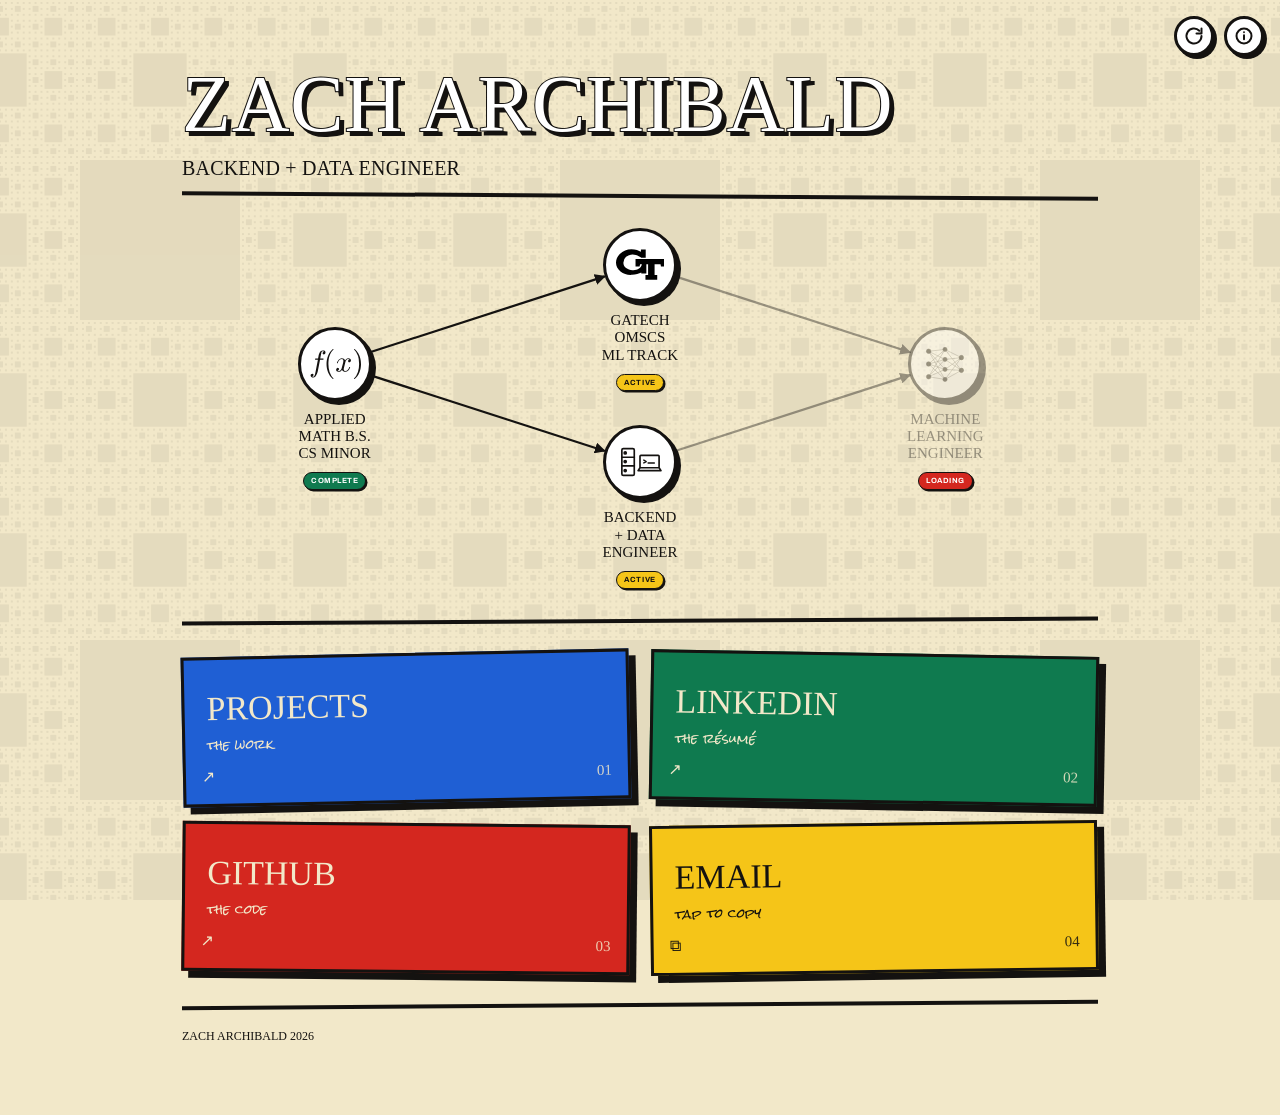
==== commit b403966a: "changed the iconography for the math node" ====
--- a/index.html
+++ b/index.html
@@ -228,8 +228,8 @@
         </svg>
 
         <div class="node on col-l">
-          <div class="bulb"><svg style="transform:translateY(-3px)" viewBox="0 0 100 88" width="42" height="37" fill="#141210" stroke="none"><path d="M50 3 L55.875 13.25 L44.125 13.25 Z"/><path d="M55.875 13.25 L61.75 23.5 L50 23.5 Z"/><path d="M44.125 13.25 L50 23.5 L38.25 23.5 Z"/><path d="M61.75 23.5 L67.625 33.75 L55.875 33.75 Z"/><path d="M67.625 33.75 L73.5 44 L61.75 44 Z"/><path d="M55.875 33.75 L61.75 44 L50 44 Z"/><path d="M38.25 23.5 L44.125 33.75 L32.375 33.75 Z"/><path d="M44.125 33.75 L50 44 L38.25 44 Z"/><path d="M32.375 33.75 L38.25 44 L26.5 44 Z"/><path d="M73.5 44 L79.375 54.25 L67.625 54.25 Z"/><path d="M79.375 54.25 L85.25 64.5 L73.5 64.5 Z"/><path d="M67.625 54.25 L73.5 64.5 L61.75 64.5 Z"/><path d="M85.25 64.5 L91.125 74.75 L79.375 74.75 Z"/><path d="M91.125 74.75 L97 85 L85.25 85 Z"/><path d="M79.375 74.75 L85.25 85 L73.5 85 Z"/><path d="M61.75 64.5 L67.625 74.75 L55.875 74.75 Z"/><path d="M67.625 74.75 L73.5 85 L61.75 85 Z"/><path d="M55.875 74.75 L61.75 85 L50 85 Z"/><path d="M26.5 44 L32.375 54.25 L20.625 54.25 Z"/><path d="M32.375 54.25 L38.25 64.5 L26.5 64.5 Z"/><path d="M20.625 54.25 L26.5 64.5 L14.75 64.5 Z"/><path d="M38.25 64.5 L44.125 74.75 L32.375 74.75 Z"/><path d="M44.125 74.75 L50 85 L38.25 85 Z"/><path d="M32.375 74.75 L38.25 85 L26.5 85 Z"/><path d="M14.75 64.5 L20.625 74.75 L8.875 74.75 Z"/><path d="M20.625 74.75 L26.5 85 L14.75 85 Z"/><path d="M8.875 74.75 L14.75 85 L3 85 Z"/></svg></div>
-          <div class="cap">PURE AND<br>APPLIED<br>MATH B.S.</div>
+          <div class="bulb"><svg viewBox="0 0 100 57.5" width="52" height="30" fill="#141210" stroke="none"><path d="M5.6 52.6Q6.7 53.4 8.2 53.4Q10.2 53.4 11.5 48.9Q12.1 46.7 14.4 34.5L17.1 20.4L12.1 20.4Q11.6 20.4 11.6 19.6Q11.8 18.3 12.3 18.3L17.4 18.3L18.1 14.6Q18.4 12.9 18.7 11.6Q19.0 10.4 19.3 9.3Q19.7 8.2 20.3 6.9Q21.3 5.0 23.0 3.8Q24.6 2.6 26.6 2.6Q27.8 2.6 29.0 3.0Q30.2 3.5 31.0 4.4Q31.7 5.4 31.7 6.6Q31.7 8.1 30.8 9.2Q29.8 10.3 28.4 10.3Q27.5 10.3 26.8 9.7Q26.2 9.1 26.2 8.2Q26.2 6.9 27.0 6.0Q27.9 5.0 29.2 4.9Q28.1 4.1 26.5 4.1Q25.6 4.1 24.9 4.9Q24.1 5.7 23.9 6.6Q23.5 8.1 22.3 14.5L21.6 18.3L27.5 18.3Q28.1 18.3 28.1 19.1Q28.0 19.2 27.9 19.6Q27.9 19.9 27.7 20.2Q27.6 20.4 27.3 20.4L21.2 20.4L18.5 34.4Q18.0 37.5 17.3 40.6Q16.7 43.8 15.5 47.1Q14.3 50.4 12.4 52.7Q10.6 54.9 8.1 54.9Q6.1 54.9 4.6 53.8Q3.1 52.7 3.1 50.9Q3.1 49.4 4.0 48.3Q4.9 47.3 6.4 47.3Q7.3 47.3 8.0 47.8Q8.6 48.4 8.6 49.3Q8.6 50.6 7.7 51.6Q6.8 52.6 5.6 52.6ZM45.9 57.4Q42.7 54.9 40.4 51.6Q38.1 48.3 36.6 44.6Q35.2 40.9 34.4 36.9Q33.7 32.8 33.7 28.8Q33.7 24.6 34.4 20.6Q35.2 16.5 36.7 12.8Q38.2 9.1 40.5 5.8Q42.8 2.6 45.9 0.1Q45.9 0.0 46.2 0.0L46.8 0.0Q46.9 0.0 47.1 0.2Q47.2 0.3 47.2 0.5Q47.2 0.8 47.1 0.9Q44.3 3.6 42.4 6.8Q40.5 9.9 39.4 13.5Q38.3 17.0 37.8 20.8Q37.3 24.6 37.3 28.8Q37.3 47.0 47.0 56.5Q47.2 56.7 47.2 57.0Q47.2 57.1 47.1 57.3Q46.9 57.5 46.8 57.5L46.2 57.5Q45.9 57.5 45.9 57.4ZM54.9 41.5Q55.9 42.3 57.8 42.3Q59.6 42.3 61.0 40.5Q62.3 38.8 62.8 36.8L65.5 26.6Q66.1 23.8 66.1 22.8Q66.1 21.3 65.3 20.3Q64.5 19.2 63.0 19.2Q61.2 19.2 59.6 20.3Q58.0 21.5 56.9 23.2Q55.8 25.0 55.4 26.8Q55.3 27.2 54.9 27.2L54.2 27.2Q53.8 27.2 53.8 26.6L53.8 26.5Q54.3 24.3 55.7 22.3Q57.0 20.2 59.0 19.0Q60.9 17.7 63.2 17.7Q65.3 17.7 67.0 18.8Q68.7 20.0 69.4 21.9Q70.3 20.1 71.9 18.9Q73.4 17.7 75.2 17.7Q76.5 17.7 77.7 18.2Q79.0 18.6 79.9 19.5Q80.7 20.4 80.7 21.7Q80.7 23.2 79.7 24.3Q78.8 25.3 77.3 25.3Q76.4 25.3 75.8 24.7Q75.2 24.1 75.2 23.2Q75.2 22.0 76.0 21.1Q76.8 20.2 78.0 20.0Q76.9 19.2 75.1 19.2Q73.3 19.2 71.9 20.9Q70.5 22.6 70.0 24.7L67.5 34.9Q66.8 37.2 66.8 38.7Q66.8 40.2 67.7 41.2Q68.5 42.3 69.9 42.3Q72.6 42.3 74.7 39.9Q76.8 37.5 77.5 34.7Q77.6 34.3 77.9 34.3L78.6 34.3Q78.9 34.3 79.0 34.5Q79.1 34.6 79.1 34.8Q79.1 34.9 79.1 35.0Q78.3 38.4 75.6 41.1Q73.0 43.8 69.8 43.8Q67.6 43.8 66.0 42.6Q64.3 41.5 63.5 39.6Q62.6 41.3 61.1 42.5Q59.5 43.8 57.7 43.8Q56.4 43.8 55.1 43.3Q53.8 42.9 53.0 42.0Q52.2 41.1 52.2 39.7Q52.2 38.4 53.1 37.3Q54.1 36.2 55.5 36.2Q56.4 36.2 57.1 36.7Q57.7 37.3 57.7 38.2Q57.7 39.5 56.9 40.4Q56.1 41.3 54.9 41.5ZM87.0 57.5Q86.5 57.5 86.5 57.0Q86.5 56.8 86.6 56.6Q96.4 47.0 96.4 28.8Q96.4 10.5 86.7 1.0Q86.5 0.8 86.5 0.5Q86.5 0.3 86.6 0.2Q86.8 0.0 87.0 0.0L87.5 0.0Q87.7 0.0 87.8 0.1Q91.9 3.4 94.7 8.0Q97.4 12.7 98.7 18.0Q100.0 23.2 100.0 28.8Q100.0 32.8 99.3 36.8Q98.6 40.7 97.1 44.5Q95.6 48.4 93.3 51.6Q91.0 54.9 87.8 57.4Q87.7 57.5 87.5 57.5L87.0 57.5Z"/></svg></div>
+          <div class="cap">APPLIED<br>MATH B.S.<br>CS MINOR</div>
           <span class="status-tag">COMPLETE</span>
         </div>
 
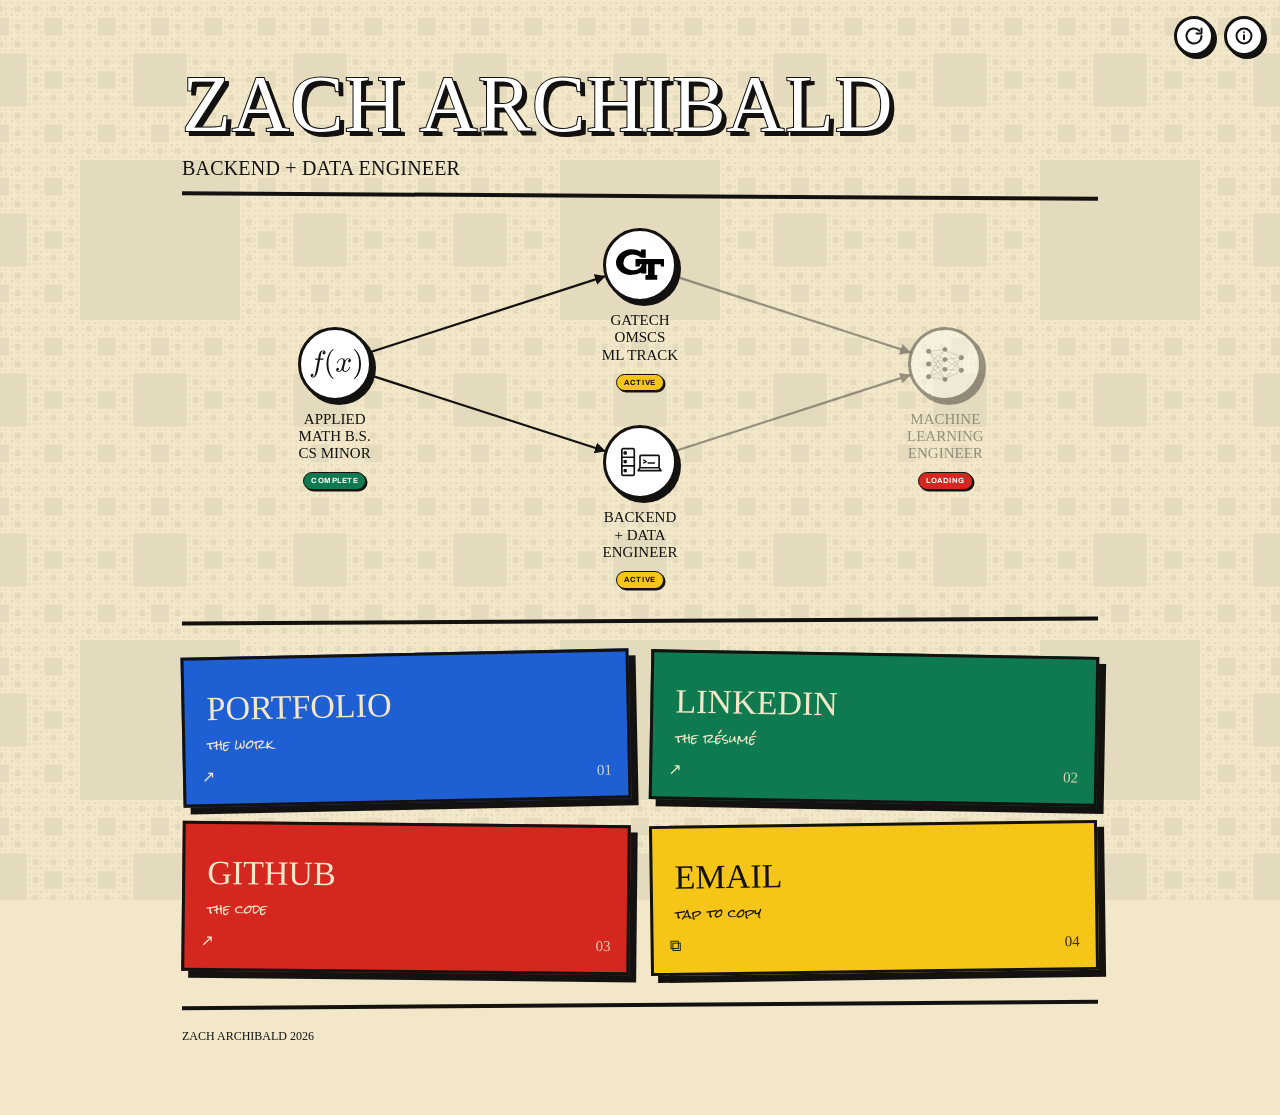
==== commit 472f53b7: "renamed the home button to portfolio and added the portfolio page with two projects: the lol draft t" ====
--- a/index.html
+++ b/index.html
@@ -261,8 +261,8 @@
   <div class="sp b"></div>
 
   <nav class="grid">
-    <a class="block" href="/projects.html">
-      <span class="ext">↗︎</span><div class="name">PROJECTS</div>
+    <a class="block" href="/portfolio.html">
+      <span class="ext">↗︎</span><div class="name">PORTFOLIO</div>
       <span class="go">the work</span><span class="num">01</span>
     </a>
     <a class="block" href="https://www.linkedin.com/in/zach-archibald-99ab55268/" target="_blank" rel="noopener">
